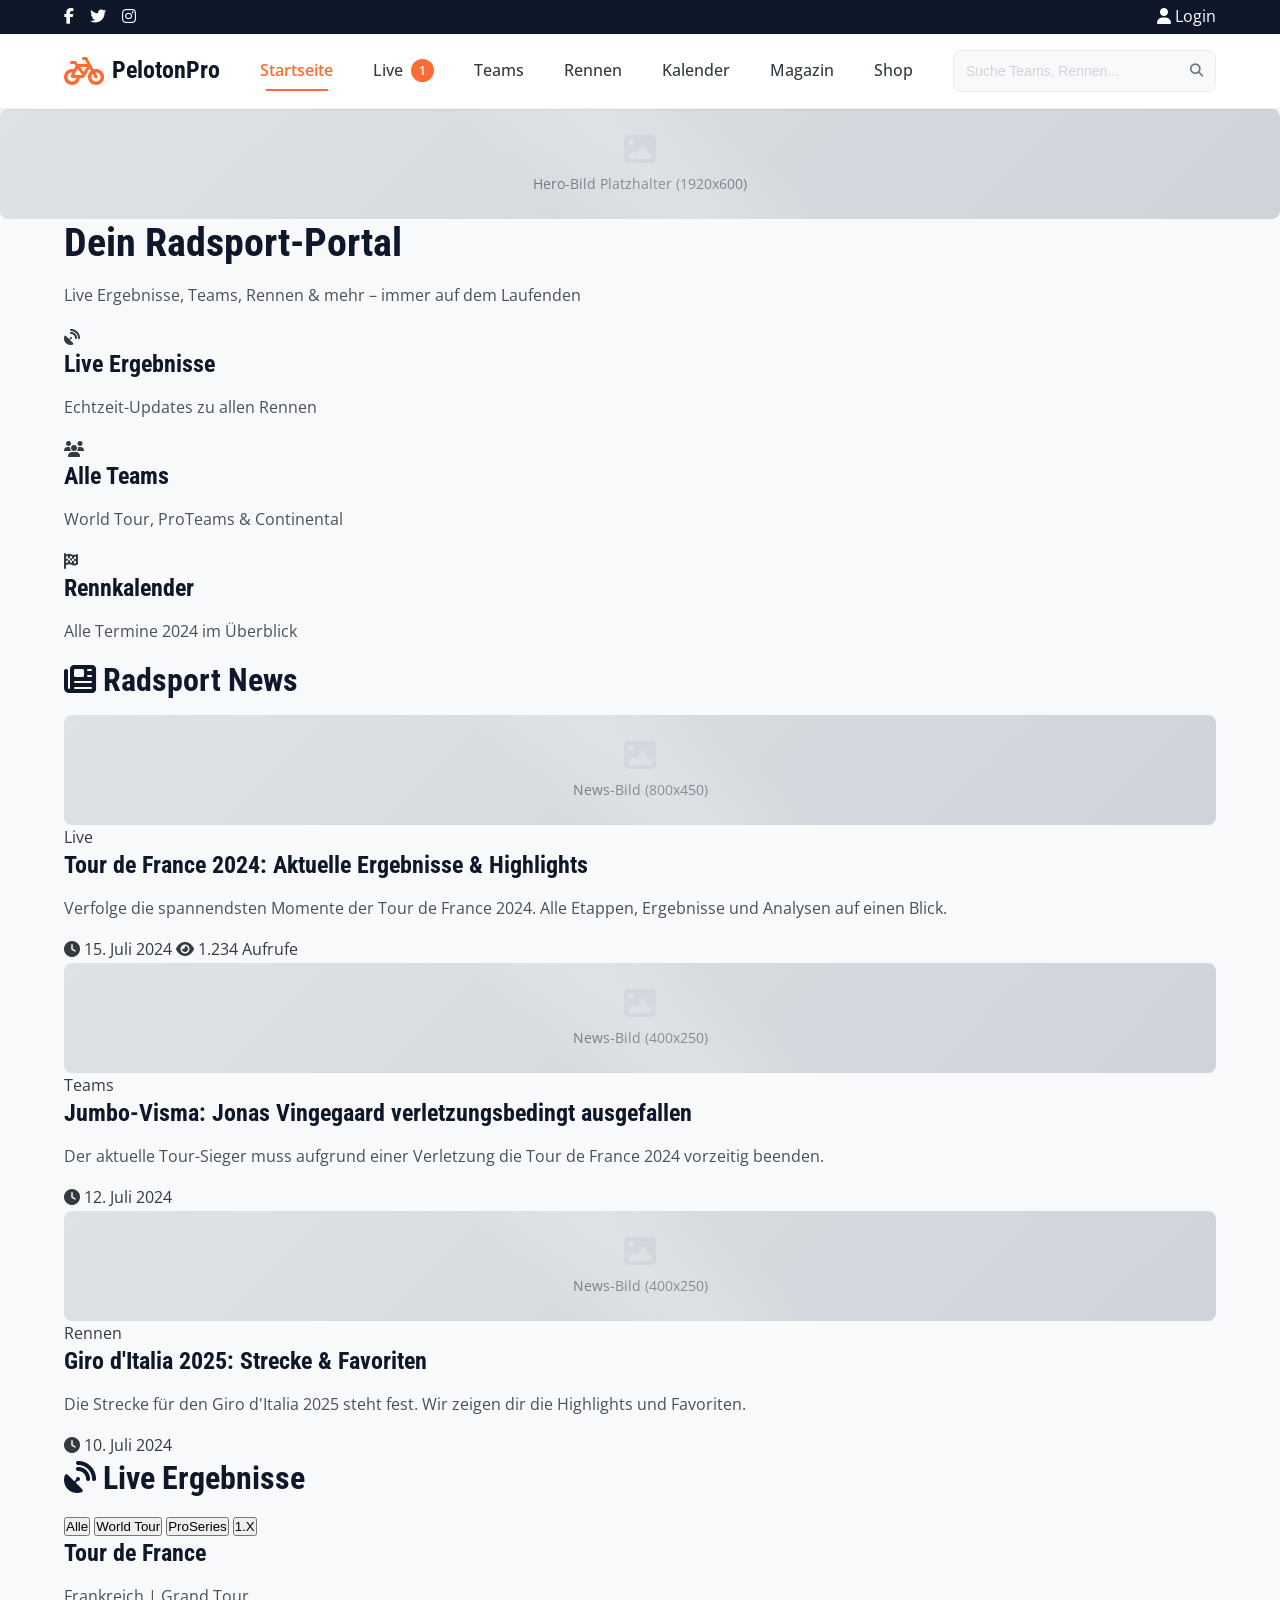
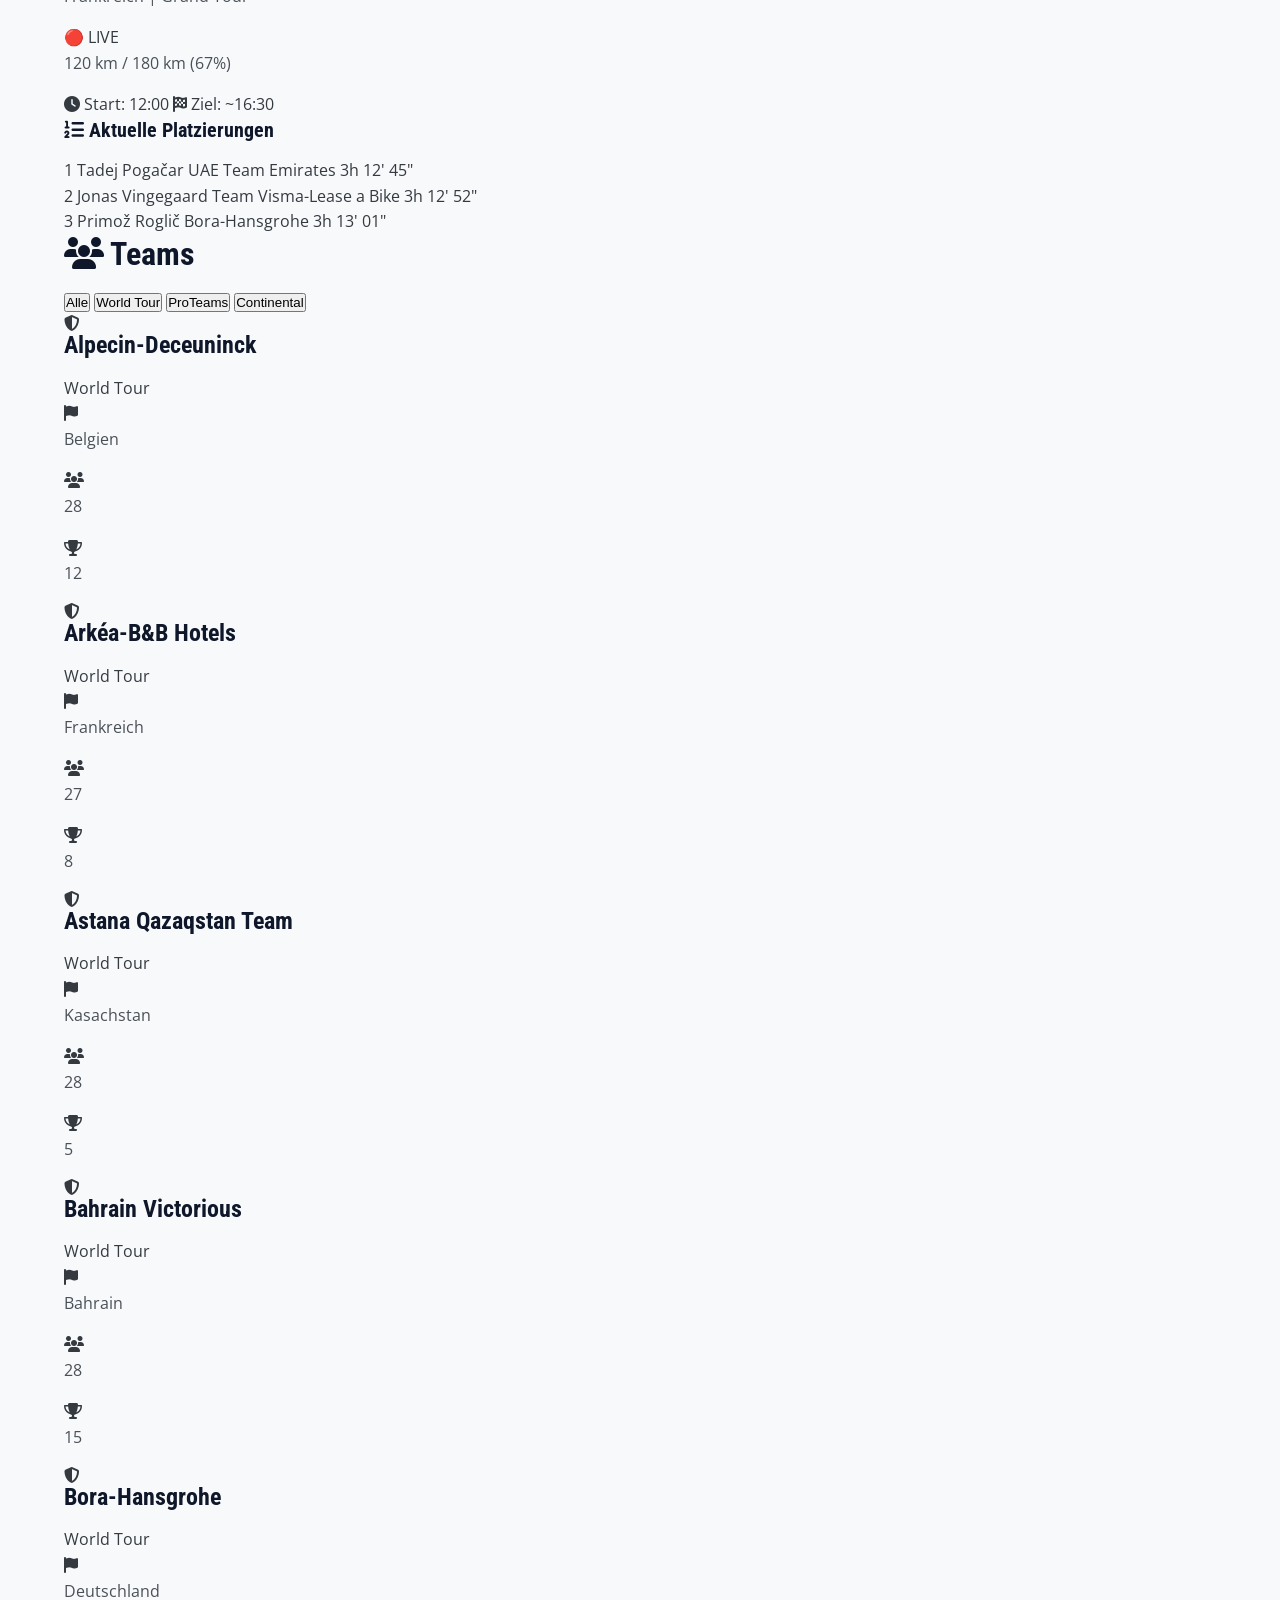
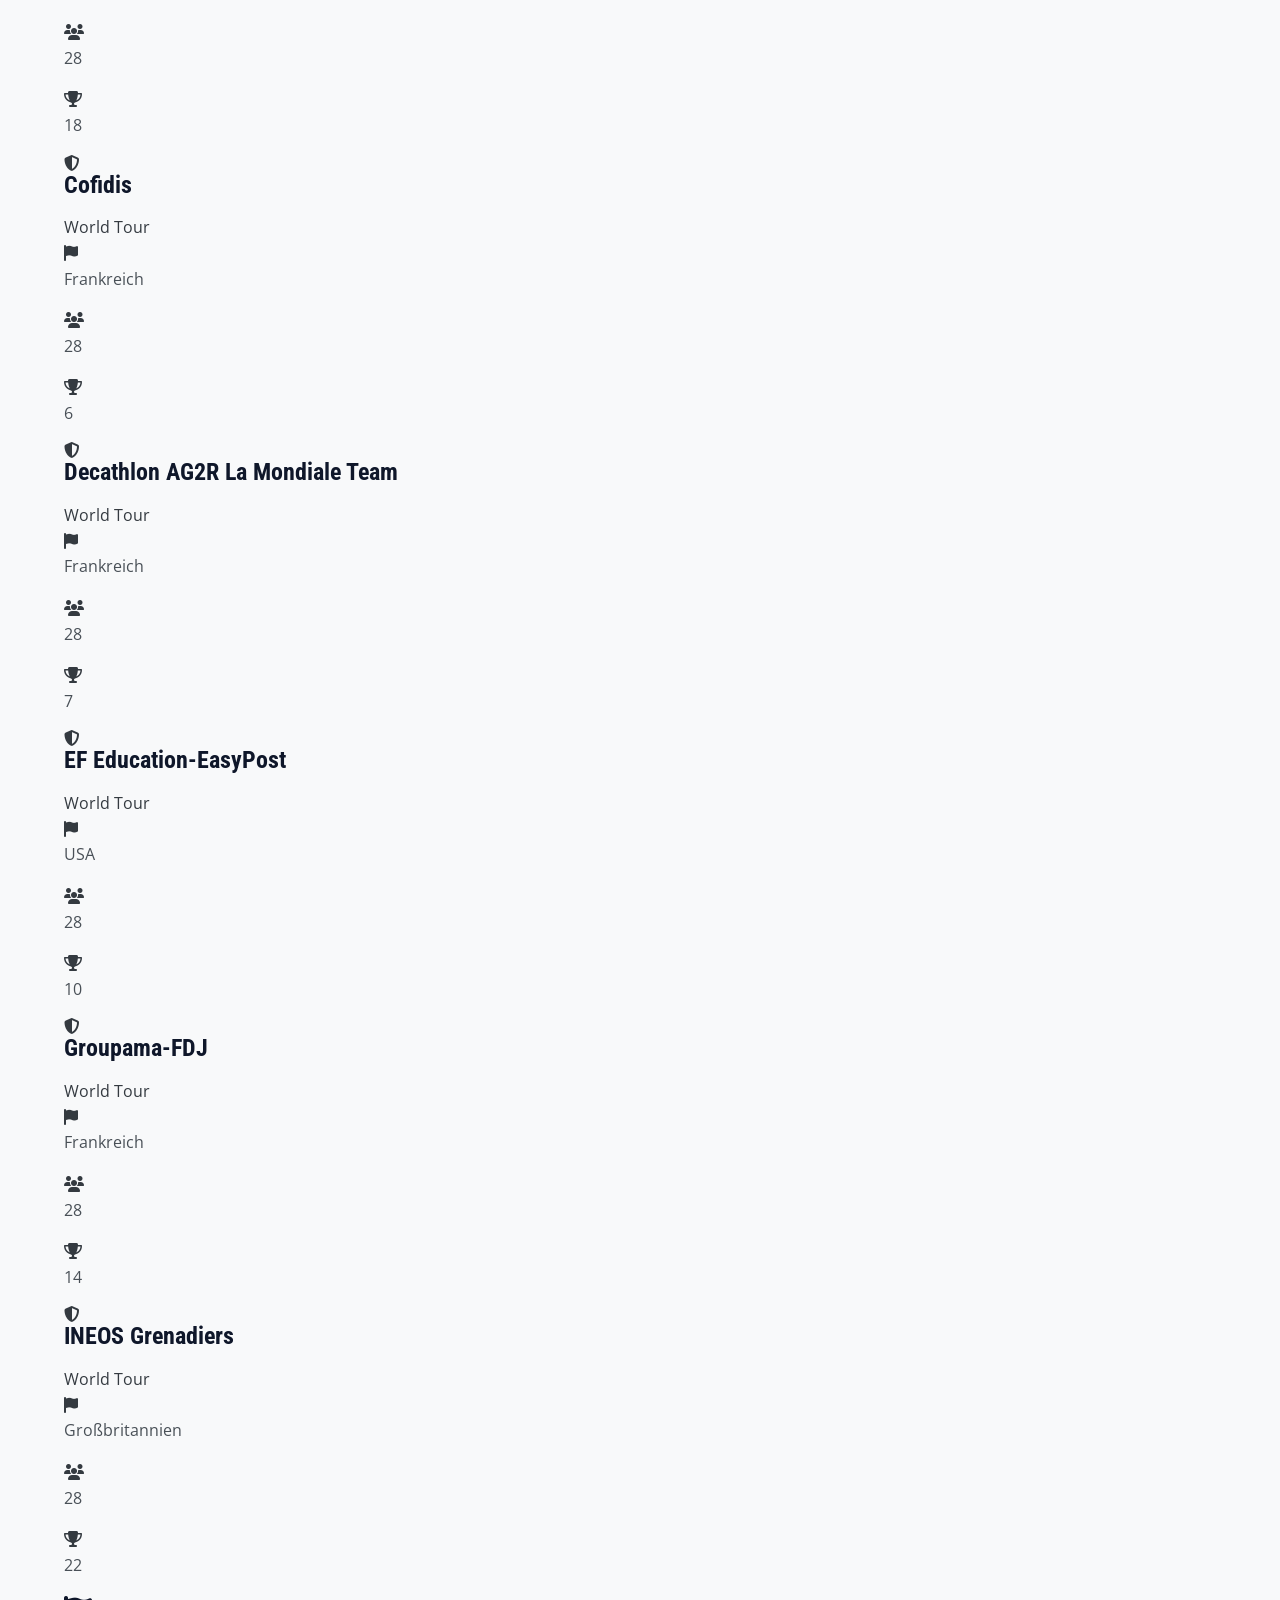
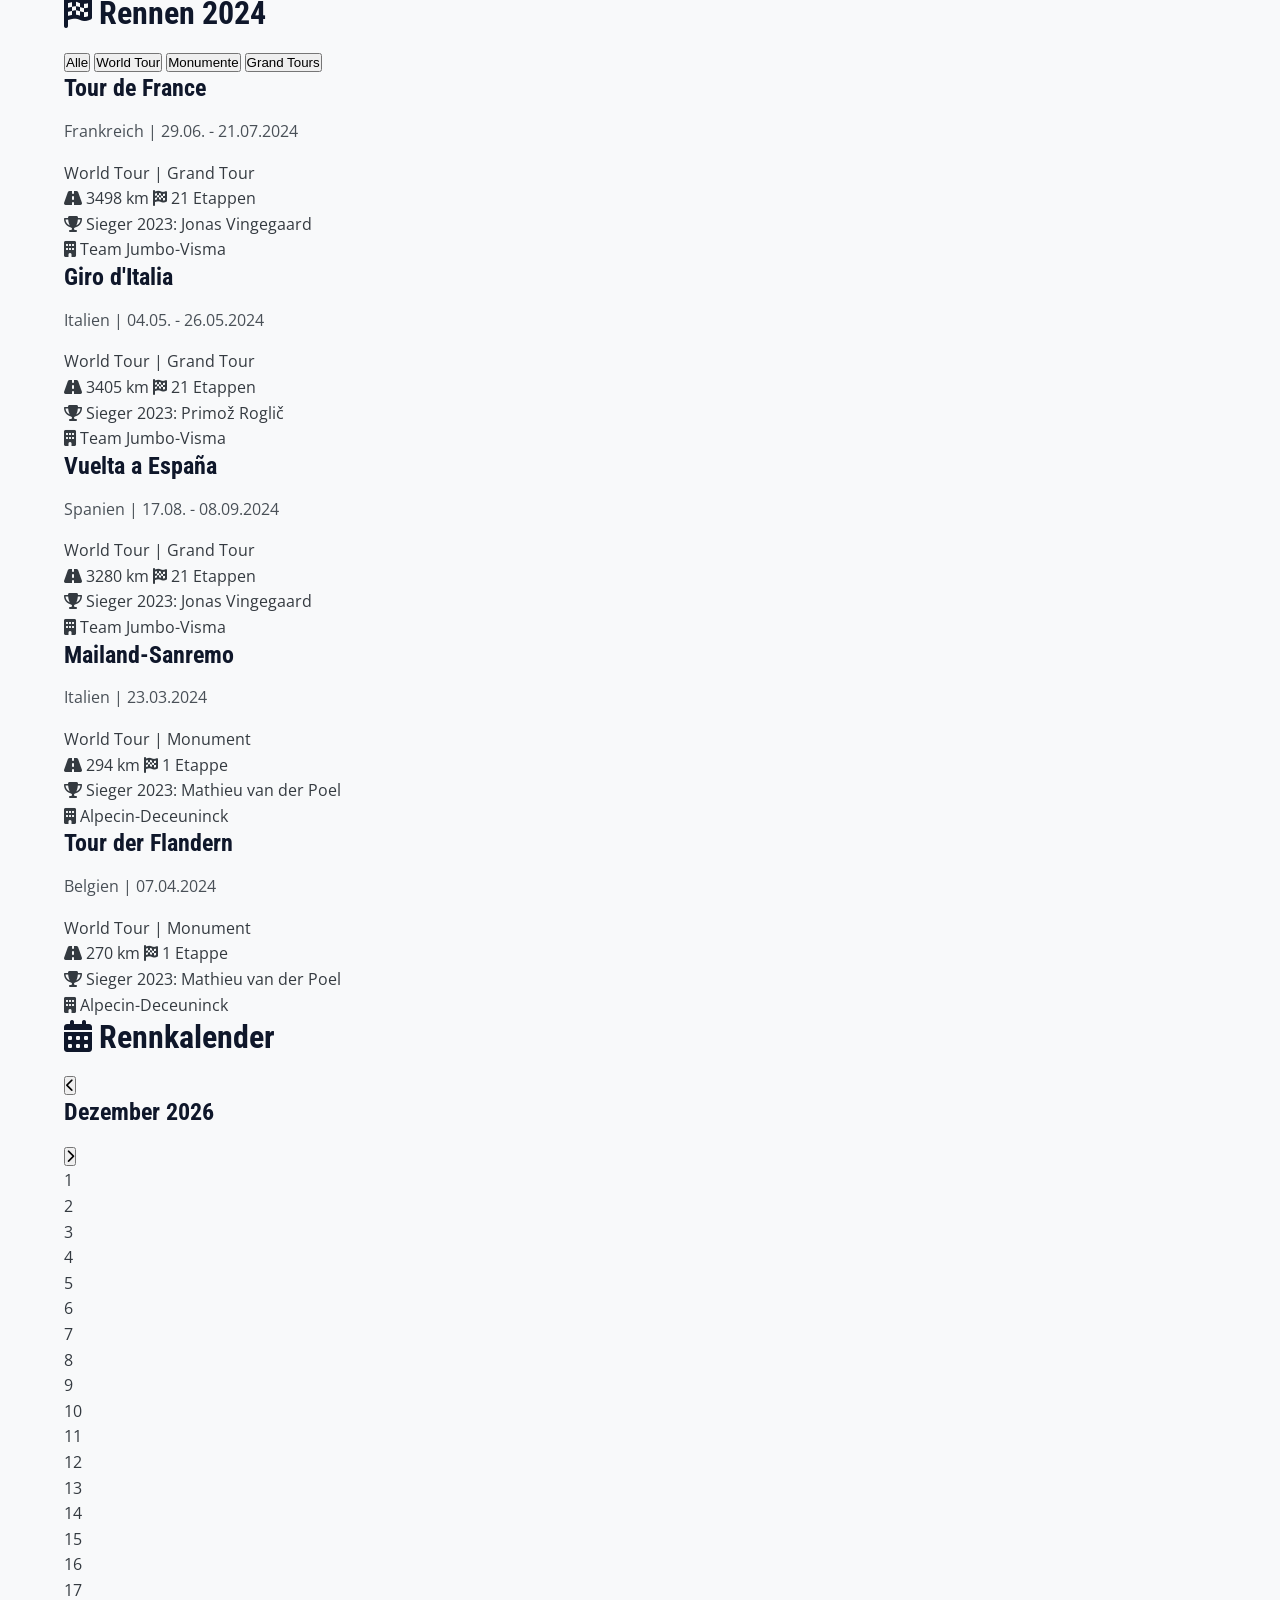
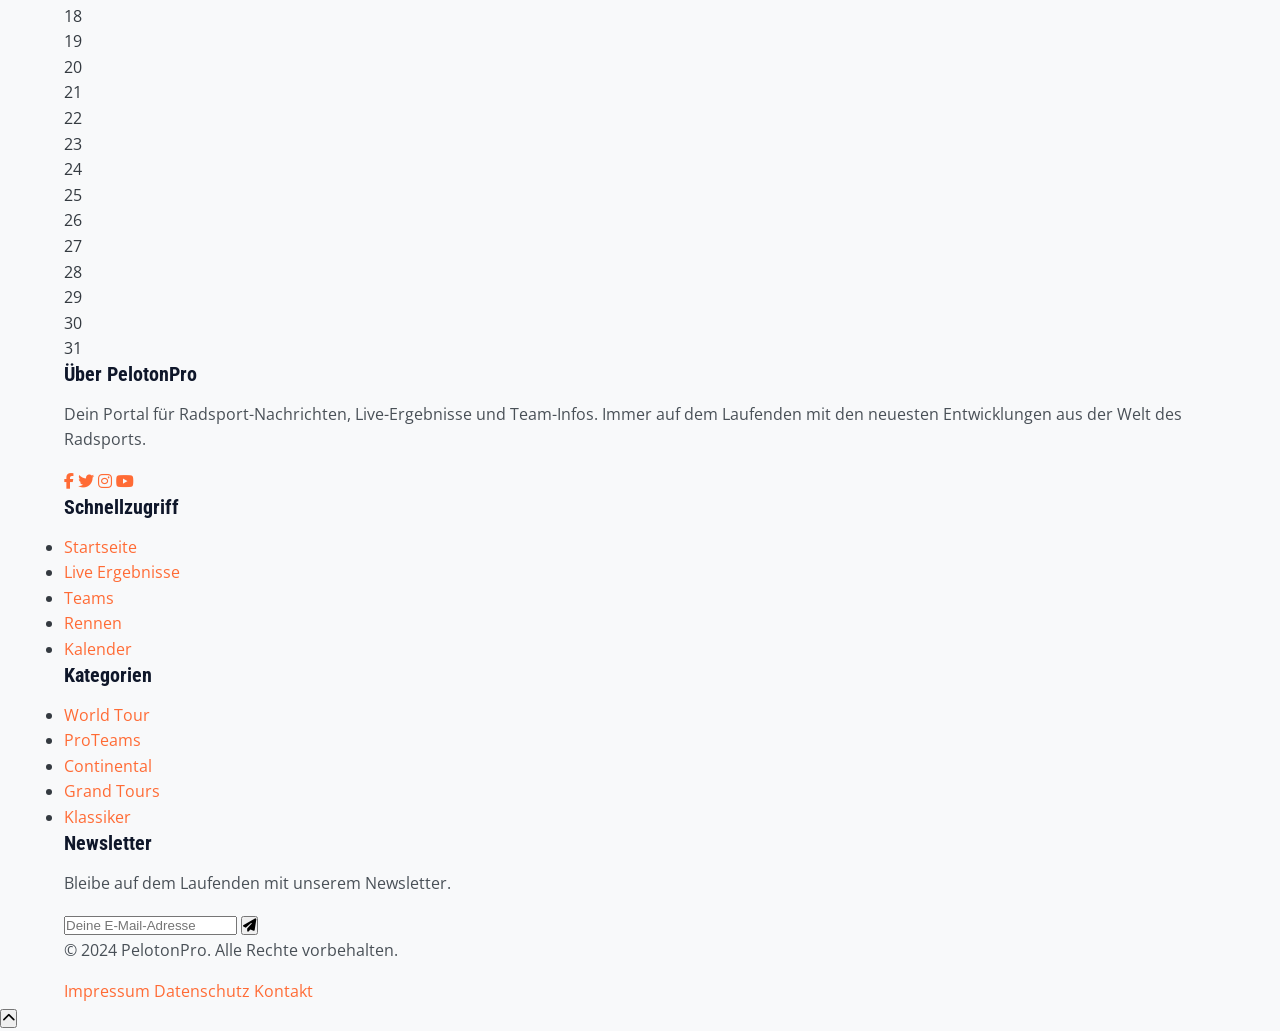
==== index.html @ df6f568e "Fix broken CSS path, crashing JS handlers, and stale CSS artifacts - index.html: correct stylesheet " ====
<!DOCTYPE html>
<html lang="de">
<head>
    <meta charset="UTF-8">
    <meta name="viewport" content="width=device-width, initial-scale=1.0">
    <title>PelotonPro – Dein Radsport-Portal | Live Ergebnisse, Teams & Rennen</title>
    <meta name="description" content="Alle World Tour Teams, Continental Teams, Rennen und Live-Ergebnisse auf einen Blick – ohne Bilder, nur mit modernem Design.">

    <!-- Google Fonts (Open Sans + Roboto Condensed) -->
    <link rel="preconnect" href="https://fonts.googleapis.com">
    <link rel="preconnect" href="https://fonts.gstatic.com" crossorigin>
    <link href="https://fonts.googleapis.com/css2?family=Open+Sans:wght@400;600;700&family=Roboto+Condensed:wght@400;700&display=swap" rel="stylesheet">

    <!-- Font Awesome für Icons -->
    <link rel="stylesheet" href="https://cdnjs.cloudflare.com/ajax/libs/font-awesome/6.4.0/css/all.min.css">

    <!-- Eigenes Stylesheet -->
    <link rel="stylesheet" href="style/style.css">
</head>
<body>
    <!-- ===== HEADER (ähnlich CyclingMagazine) ===== -->
    <header class="site-header">
        <div class="header-top">
            <div class="container">
                <div class="header-left">
                    <a href="#" class="social-link"><i class="fab fa-facebook-f"></i></a>
                    <a href="#" class="social-link"><i class="fab fa-twitter"></i></a>
                    <a href="#" class="social-link"><i class="fab fa-instagram"></i></a>
                </div>
                <div class="header-right">
                    <a href="#" class="user-link"><i class="fas fa-user"></i> Login</a>
                </div>
            </div>
        </div>
        
        <div class="header-main">
            <div class="container">
                <!-- Logo -->
                <a href="#home" class="site-logo">
                    <div class="logo-placeholder">
                        <i class="fas fa-bicycle"></i>
                        <span>PelotonPro</span>
                    </div>
                </a>
                
                <!-- Navigation -->
                <nav class="main-nav">
                    <ul>
                        <li><a href="#home" class="active">Startseite</a></li>
                        <li><a href="#live">Live <span class="badge" id="live-badge">0</span></a></li>
                        <li><a href="#teams">Teams</a></li>
                        <li><a href="#races">Rennen</a></li>
                        <li><a href="#calendar">Kalender</a></li>
                        <li><a href="#">Magazin</a></li>
                        <li><a href="#">Shop</a></li>
                    </ul>
                </nav>
                
                <!-- Suchleiste -->
                <div class="header-search">
                    <form>
                        <input type="text" id="search-input" placeholder="Suche Teams, Rennen...">
                        <button type="submit"><i class="fas fa-search"></i></button>
                    </form>
                </div>
            </div>
        </div>
    </header>

    <!-- ===== HERO SECTION (großes Bild mit Overlay) ===== -->
    <section id="home" class="hero-section">
        <div class="hero-background">
            <div class="placeholder hero-placeholder">
                <i class="fas fa-image"></i>
                <span>Hero-Bild Platzhalter (1920x600)</span>
            </div>
        </div>
        <div class="hero-content">
            <div class="container">
                <div class="hero-text">
                    <h1>Dein Radsport-Portal</h1>
                    <p class="hero-subtitle">Live Ergebnisse, Teams, Rennen & mehr – immer auf dem Laufenden</p>
                </div>
                <div class="hero-features">
                    <div class="feature-card">
                        <i class="fas fa-satellite-dish"></i>
                        <h3>Live Ergebnisse</h3>
                        <p>Echtzeit-Updates zu allen Rennen</p>
                    </div>
                    <div class="feature-card">
                        <i class="fas fa-users"></i>
                        <h3>Alle Teams</h3>
                        <p>World Tour, ProTeams & Continental</p>
                    </div>
                    <div class="feature-card">
                        <i class="fas fa-flag-checkered"></i>
                        <h3>Rennkalender</h3>
                        <p>Alle Termine 2024 im Überblick</p>
                    </div>
                </div>
            </div>
        </div>
    </section>

    <!-- ===== NEWS SECTION (ähnlich CyclingMagazine) ===== -->
    <section class="news-section">
        <div class="container">
            <h2 class="section-title"><i class="fas fa-newspaper"></i> Radsport News</h2>
            <div class="news-grid">
                <article class="news-card featured">
                    <div class="news-image placeholder">
                        <i class="fas fa-image"></i>
                        <span>News-Bild (800x450)</span>
                    </div>
                    <div class="news-content">
                        <span class="news-category">Live</span>
                        <h3>Tour de France 2024: Aktuelle Ergebnisse & Highlights</h3>
                        <p class="news-excerpt">Verfolge die spannendsten Momente der Tour de France 2024. Alle Etappen, Ergebnisse und Analysen auf einen Blick.</p>
                        <div class="news-meta">
                            <span><i class="fas fa-clock"></i> 15. Juli 2024</span>
                            <span><i class="fas fa-eye"></i> 1.234 Aufrufe</span>
                        </div>
                    </div>
                </article>
                
                <article class="news-card">
                    <div class="news-image placeholder">
                        <i class="fas fa-image"></i>
                        <span>News-Bild (400x250)</span>
                    </div>
                    <div class="news-content">
                        <span class="news-category">Teams</span>
                        <h3>Jumbo-Visma: Jonas Vingegaard verletzungsbedingt ausgefallen</h3>
                        <p class="news-excerpt">Der aktuelle Tour-Sieger muss aufgrund einer Verletzung die Tour de France 2024 vorzeitig beenden.</p>
                        <div class="news-meta">
                            <span><i class="fas fa-clock"></i> 12. Juli 2024</span>
                        </div>
                    </div>
                </article>
                
                <article class="news-card">
                    <div class="news-image placeholder">
                        <i class="fas fa-image"></i>
                        <span>News-Bild (400x250)</span>
                    </div>
                    <div class="news-content">
                        <span class="news-category">Rennen</span>
                        <h3>Giro d'Italia 2025: Strecke & Favoriten</h3>
                        <p class="news-excerpt">Die Strecke für den Giro d'Italia 2025 steht fest. Wir zeigen dir die Highlights und Favoriten.</p>
                        <div class="news-meta">
                            <span><i class="fas fa-clock"></i> 10. Juli 2024</span>
                        </div>
                    </div>
                </article>
            </div>
        </div>
    </section>

    <!-- ===== LIVE ERGEBNISSE ===== -->
    <section id="live" class="section">
        <div class="container">
            <h2 class="section-title"><i class="fas fa-satellite-dish"></i> Live Ergebnisse</h2>
            <div class="live-filters">
                <button class="filter-btn active" data-filter="all">Alle</button>
                <button class="filter-btn" data-filter="wt">World Tour</button>
                <button class="filter-btn" data-filter="pro">ProSeries</button>
                <button class="filter-btn" data-filter="1">1.X</button>
            </div>
            <div id="live-results" class="results-grid"></div>
        </div>
    </section>

    <!-- ===== TEAMS SECTION ===== -->
    <section id="teams" class="section">
        <div class="container">
            <h2 class="section-title"><i class="fas fa-users"></i> Teams</h2>
            <div class="team-filters">
                <button class="filter-btn active" data-filter="all">Alle</button>
                <button class="filter-btn" data-filter="wt">World Tour</button>
                <button class="filter-btn" data-filter="pro">ProTeams</button>
                <button class="filter-btn" data-filter="cont">Continental</button>
            </div>
            <div id="teams-grid" class="teams-grid"></div>
        </div>
    </section>

    <!-- ===== RENNEN SECTION ===== -->
    <section id="races" class="section">
        <div class="container">
            <h2 class="section-title"><i class="fas fa-flag-checkered"></i> Rennen 2024</h2>
            <div class="race-filters">
                <button class="filter-btn active" data-filter="all">Alle</button>
                <button class="filter-btn" data-filter="wt">World Tour</button>
                <button class="filter-btn" data-filter="monument">Monumente</button>
                <button class="filter-btn" data-filter="gt">Grand Tours</button>
            </div>
            <div id="races-list" class="races-list"></div>
        </div>
    </section>

    <!-- ===== KALENDER SECTION ===== -->
    <section id="calendar" class="section">
        <div class="container">
            <h2 class="section-title"><i class="fas fa-calendar-alt"></i> Rennkalender</h2>
            <div class="calendar-controls">
                <button id="prev-month"><i class="fas fa-chevron-left"></i></button>
                <h3 id="current-month">-</h3>
                <button id="next-month"><i class="fas fa-chevron-right"></i></button>
            </div>
            <div id="calendar-grid" class="calendar-grid"></div>
        </div>
    </section>

    <!-- ===== FOOTER (mehrspaltig wie CyclingMagazine) ===== -->
    <footer class="site-footer">
        <div class="footer-widgets">
            <div class="container">
                <div class="footer-grid">
                    <div class="footer-column">
                        <h4>Über PelotonPro</h4>
                        <p>Dein Portal für Radsport-Nachrichten, Live-Ergebnisse und Team-Infos. Immer auf dem Laufenden mit den neuesten Entwicklungen aus der Welt des Radsports.</p>
                        <div class="social-links">
                            <a href="#"><i class="fab fa-facebook-f"></i></a>
                            <a href="#"><i class="fab fa-twitter"></i></a>
                            <a href="#"><i class="fab fa-instagram"></i></a>
                            <a href="#"><i class="fab fa-youtube"></i></a>
                        </div>
                    </div>
                    
                    <div class="footer-column">
                        <h4>Schnellzugriff</h4>
                        <ul>
                            <li><a href="#home">Startseite</a></li>
                            <li><a href="#live">Live Ergebnisse</a></li>
                            <li><a href="#teams">Teams</a></li>
                            <li><a href="#races">Rennen</a></li>
                            <li><a href="#calendar">Kalender</a></li>
                        </ul>
                    </div>
                    
                    <div class="footer-column">
                        <h4>Kategorien</h4>
                        <ul>
                            <li><a href="#">World Tour</a></li>
                            <li><a href="#">ProTeams</a></li>
                            <li><a href="#">Continental</a></li>
                            <li><a href="#">Grand Tours</a></li>
                            <li><a href="#">Klassiker</a></li>
                        </ul>
                    </div>
                    
                    <div class="footer-column">
                        <h4>Newsletter</h4>
                        <p>Bleibe auf dem Laufenden mit unserem Newsletter.</p>
                        <form class="newsletter-form">
                            <input type="email" placeholder="Deine E-Mail-Adresse">
                            <button type="submit"><i class="fas fa-paper-plane"></i></button>
                        </form>
                    </div>
                </div>
            </div>
        </div>
        
        <div class="footer-bottom">
            <div class="container">
                <p>&copy; 2024 PelotonPro. Alle Rechte vorbehalten.</p>
                <div class="footer-links">
                    <a href="#">Impressum</a>
                    <a href="#">Datenschutz</a>
                    <a href="#">Kontakt</a>
                </div>
            </div>
        </div>
    </footer>

    <!-- Back to Top Button -->
    <button class="back-to-top" aria-label="Nach oben">
        <i class="fas fa-chevron-up"></i>
    </button>

    <!-- Scripts (bleiben gleich) -->
    <script src="js/data.js"></script>
    <script src="js/live.js"></script>
    <script src="js/app.js"></script>
    <script>
        // Back to Top Button
        const backToTopButton = document.querySelector('.back-to-top');
        window.addEventListener('scroll', () => {
            if (window.pageYOffset > 300) {
                backToTopButton.classList.add('visible');
            } else {
                backToTopButton.classList.remove('visible');
            }
        });
        backToTopButton.addEventListener('click', () => {
            window.scrollTo({ top: 0, behavior: 'smooth' });
        });
    </script>
</body>
</html>
---- style/style.css ----
/* ============================================
   MODERNES DESIGN OHNE BILDER - PELOTONPRO
   ============================================ */

:root {
    /* Primary Colors (Dunkelblau + Orange) */
    --primary: #0f172a;
    --primary-light: #1a1a2e;
    --primary-dark: #0a0a14;
    --secondary: #ff6b35;
    --secondary-light: #ff8c5a;
    --secondary-dark: #e55a2b;
    --accent: #3b82f6;

    /* Neutral Colors */
    --white: #ffffff;
    --gray-100: #f8f9fa;
    --gray-200: #e9ecef;
    --gray-300: #dee2e6;
    --gray-400: #ced4da;
    --gray-500: #6c757d;
    --gray-600: #495057;
    --gray-700: #343a40;
    --gray-800: #212529;

    /* Typography */
    --font-primary: 'Open Sans', sans-serif;
    --font-secondary: 'Roboto Condensed', sans-serif;
    --base-font-size: 16px;
    --heading-font-weight: 700;
    --body-font-weight: 400;

    /* Spacing */
    --space-xs: 0.25rem;
    --space-sm: 0.5rem;
    --space-md: 1rem;
    --space-lg: 1.5rem;
    --space-xl: 2rem;
    --space-2xl: 3rem;

    /* Border Radius */
    --radius-sm: 4px;
    --radius-md: 8px;
    --radius-lg: 12px;
    --radius-xl: 16px;
    --radius-full: 9999px;

    /* Shadows */
    --shadow-sm: 0 1px 2px rgba(0, 0, 0, 0.05);
    --shadow: 0 4px 6px rgba(0, 0, 0, 0.1);
    --shadow-lg: 0 10px 20px rgba(0, 0, 0, 0.1);
    --shadow-xl: 0 15px 30px rgba(0, 0, 0, 0.15);
    --shadow-glow: 0 0 20px rgba(255, 107, 53, 0.3);

    /* Transitions */
    --transition-fast: all 0.2s ease;
    --transition: all 0.3s cubic-bezier(0.4, 0, 0.2, 1);
    --transition-slow: all 0.5s ease;
}

/* ============================================
   RESET & BASE STYLES
   ============================================ */
*, *::before, *::after {
    margin: 0;
    padding: 0;
    box-sizing: border-box;
}

html {
    scroll-behavior: smooth;
    font-size: var(--base-font-size);
}

body {
    font-family: var(--font-primary);
    font-weight: var(--body-font-weight);
    line-height: 1.6;
    color: var(--gray-700);
    background-color: var(--gray-100);
    overflow-x: hidden;
}

h1, h2, h3, h4, h5, h6 {
    font-family: var(--font-secondary);
    font-weight: var(--heading-font-weight);
    line-height: 1.2;
    color: var(--primary);
    margin-bottom: var(--space-md);
}

h1 { font-size: 2.5rem; }
h2 { font-size: 2rem; }
h3 { font-size: 1.5rem; }
h4 { font-size: 1.25rem; }

p {
    margin-bottom: var(--space-md);
    color: var(--gray-600);
}

a {
    text-decoration: none;
    color: var(--secondary);
    transition: var(--transition);
}

a:hover {
    color: var(--secondary-dark);
}

.container {
    width: 100%;
    max-width: 1200px;
    margin: 0 auto;
    padding: 0 var(--space-lg);
}

/* ============================================
   PLACEHOLDER STYLES (für "Bild"-Bereiche)
   ============================================ */
.placeholder {
    background: linear-gradient(135deg, var(--gray-300), var(--gray-400));
    color: var(--gray-500);
    display: flex;
    flex-direction: column;
    align-items: center;
    justify-content: center;
    text-align: center;
    padding: var(--space-lg);
    border-radius: var(--radius-md);
    font-size: 0.875rem;
    min-height: 100px;
    position: relative;
    overflow: hidden;
}

.placeholder::before {
    content: '';
    position: absolute;
    top: 0;
    left: 0;
    right: 0;
    bottom: 0;
    background: linear-gradient(45deg, transparent 40%, rgba(255,255,255,0.2) 50%, transparent 60%);
    animation: shimmer 2s infinite;
}

.placeholder i {
    font-size: 2rem;
    margin-bottom: var(--space-sm);
    color: var(--gray-400);
    opacity: 0.7;
}

@keyframes shimmer {
    0% { transform: translateX(-100%); }
    100% { transform: translateX(100%); }
}

/* ============================================
   HEADER (mit Glasmorphism-Effekt)
   ============================================ */
.site-header {
    position: sticky;
    top: 0;
    z-index: 1000;
    background: rgba(255, 255, 255, 0.95);
    backdrop-filter: blur(10px);
    -webkit-backdrop-filter: blur(10px);
    box-shadow: var(--shadow-sm);
    border-bottom: 1px solid rgba(0, 0, 0, 0.05);
}

.header-top {
    background: var(--primary);
    color: var(--white);
    padding: var(--space-xs) 0;
    font-size: 0.875rem;
}

.header-top .container {
    display: flex;
    justify-content: space-between;
    align-items: center;
}

.header-left, .header-right {
    display: flex;
    gap: var(--space-md);
}

.social-link, .user-link {
    color: var(--white);
    transition: var(--transition);
    font-size: 1rem;
}

.social-link:hover, .user-link:hover {
    color: var(--secondary);
}

.header-main {
    padding: var(--space-md) 0;
}

.header-main .container {
    display: flex;
    justify-content: space-between;
    align-items: center;
    gap: var(--space-lg);
    flex-wrap: wrap;
}

.site-logo {
    display: flex;
    align-items: center;
}

.site-logo .logo-placeholder {
    display: flex;
    align-items: center;
    gap: var(--space-sm);
    font-family: var(--font-secondary);
    font-size: 1.5rem;
    font-weight: var(--heading-font-weight);
    color: var(--primary);
    text-decoration: none;
}

.logo-placeholder i {
    font-size: 2rem;
    color: var(--secondary);
}

.main-nav ul {
    display: flex;
    gap: var(--space-sm);
    list-style: none;
    flex-wrap: wrap;
}

.main-nav a {
    color: var(--gray-700);
    font-weight: 500;
    padding: var(--space-sm) var(--space-md);
    border-radius: var(--radius-md);
    transition: var(--transition);
    position: relative;
    display: flex;
    align-items: center;
    gap: var(--space-xs);
}

.main-nav a:hover {
    color: var(--secondary);
    background: rgba(255, 107, 53, 0.1);
}

.main-nav a.active {
    color: var(--secondary);
    font-weight: 600;
}

.main-nav a.active::after {
    content: '';
    position: absolute;
    bottom: 0;
    left: 50%;
    transform: translateX(-50%);
    width: 60%;
    height: 2px;
    background: var(--secondary);
    border-radius: var(--radius-full);
}

.badge {
    background: var(--secondary);
    color: var(--white);
    border-radius: var(--radius-full);
    padding: 0.125rem 0.5rem;
    font-size: 0.75rem;
    font-weight: 600;
    margin-left: var(--space-xs);
}

.header-search {
    display: flex;
    align-items: center;
    background: var(--gray-100);
    border-radius: var(--radius-md);
    padding: var(--space-xs);
    border: 1px solid var(--gray-200);
    transition: var(--transition);
    flex: 1;
    max-width: 400px;
}

.header-search:focus-within {
    border-color: var(--secondary);
    box-shadow: 0 0 0 3px rgba(255, 107, 53, 0.1);
}

.header-search form {
    display: flex;
    width: 100%;
}

.header-search input {
    background: transparent;
    border: none;
    outline: none;
    padding: var(--space-sm);
    width: 100%;
    color: var(--gray-700);
    font-size: 0.875rem;
}

.header-search input::placeholder {
    color: var(--gray-400);
}

.header-search button {
    background: transparent;
    border: none;
    color: var(--gray-500);
    cursor: pointer;
    padding: var(--space-sm);
    transition: var(--transition);
}

.header-search button:hover {
    color: var(--secondary);
}

/* ============================================
   HERO SECTION (Gradient-Hintergrund)
   ============================================ */
/* ===== HERO SECTION (MIT BILD) ===== */
.hero-section {
    background: linear-gradient(rgba(0, 0, 0, 0.4), rgba(0, 0, 0, 0.4)),
                url('https://images.unsplash.com/photo-1452573992436-6d508f200b30?q=80&w=1746&auto=format&fit=crop&ixlib=rb-4.1.0&ixid=M3wxMjA3fDB8MHxwaG90by1wYWdlfHx8fGVufDB8fHx8fA%3D%3D);
    background-size: cover;
    background-position: center;
    background-attachment: fixed; /* Parallax-Effekt */
    color: var(--white);
    padding: 4rem 0;
    position: relative;
    overflow: hidden;
}

/* Entferne oder passe den .hero-background-Block an */
.hero-background {
    position: absolute;
    top: 0;
    left: 0;
    right: 0;
    bottom: 0;
    z-index: -1;
}

/* Entferne den Platzhalter-Stil (oder behalte ihn als Fallback) */
.hero-background .placeholder {
    display: none; /* Verstecke den Platzhalter */
}

.hero-section::before {
    content: '';
    position: absolute;
    top: 0;
    left: 0;
    right: 0;
    bottom: 0;
    background: url('data:image/svg+xml;utf8,<svg xmlns="http://www.w3.org/2000/svg" width="100" height="100" viewBox="0 0 100 100"><circle cx="50" cy="50" r="1" fill="%23ffffff" opacity="0.05"/></svg>');
    pointer-events: none;
}

.hero-content {
    padding: var(--space-2xl) 0;
    position: relative;
    z-index: 1;
}

.hero-text {
    text-align: center;
    margin-bottom: var(--space-2xl);
}

.hero-text h1 {
    font-size: 3rem;
    color: var(--white);
    margin-bottom: var(--space-md);
    line-height: 1.2;
    text-shadow: 0 2px 4px rgba(0, 0, 0, 0.3);
}

.hero-text h1::after {
    content: '';
    display: block;
    width: 60px;
    height: 4px;
    background: linear-gradient(90deg, var(--secondary), var(--secondary-light));
    margin: var(--space-md) auto 0;
    border-radius: var(--radius-full);
}

.hero-subtitle {
    font-size: 1.25rem;
    color: rgba(255, 255, 255, 0.8);
    max-width: 700px;
    margin: 0 auto;
}

.hero-features {
    display: grid;
    grid-template-columns: repeat(auto-fit, minmax(250px, 1fr));
    gap: var(--space-lg);
    text-align: center;
}

.feature-card {
    background: rgba(255, 255, 255, 0.1);
    backdrop-filter: blur(10px);
    -webkit-backdrop-filter: blur(10px);
    padding: var(--space-lg);
    border-radius: var(--radius-lg);
    transition: var(--transition);
    border: 1px solid rgba(255, 255, 255, 0.1);
    position: relative;
    overflow: hidden;
}

.feature-card::before {
    content: '';
    position: absolute;
    top: 0;
    left: 0;
    right: 0;
    bottom: 0;
    background: linear-gradient(135deg, transparent 0%, rgba(255,255,255,0.05) 50%, transparent 100%);
    opacity: 0;
    transition: var(--transition);
}

.feature-card:hover {
    transform: translateY(-5px);
    border-color: rgba(255, 255, 255, 0.2);
    box-shadow: var(--shadow-lg);
}

.feature-card:hover::before {
    opacity: 1;
}

.feature-card i {
    font-size: 2rem;
    color: var(--secondary);
    margin-bottom: var(--space-md);
}

.feature-card h3 {
    font-size: 1.25rem;
    color: var(--white);
    margin-bottom: var(--space-sm);
}

.feature-card p {
    color: rgba(255, 255, 255, 0.7);
    font-size: 0.9rem;
}

/* ============================================
   NEWS SECTION (mit Platzhalter-Karten)
   ============================================ */
.news-section {
    padding: var(--space-2xl) 0;
    background: var(--white);
}

.section-title {
    text-align: center;
    margin-bottom: var(--space-2xl);
    color: var(--primary);
    position: relative;
    display: inline-block;
}

.section-title i {
    margin-right: var(--space-sm);
    color: var(--secondary);
}

.section-title::after {
    content: '';
    position: absolute;
    bottom: -10px;
    left: 50%;
    transform: translateX(-50%);
    width: 60px;
    height: 3px;
    background: linear-gradient(90deg, var(--secondary), var(--secondary-light));
    border-radius: var(--radius-full);
}

.news-grid {
    display: grid;
    grid-template-columns: 2fr 1fr 1fr;
    gap: var(--space-lg);
}

.news-card {
    background: var(--white);
    border-radius: var(--radius-lg);
    overflow: hidden;
    box-shadow: var(--shadow-sm);
    transition: var(--transition);
    border: 1px solid var(--gray-200);
    position: relative;
    display: flex;
    flex-direction: column;
    height: 100%;
}

.news-card .news-image {
    flex: 0 0 200px;
}

.news-card::before {
    content: '';
    position: absolute;
    top: 0;
    left: 0;
    right: 0;
    bottom: 0;
    background: linear-gradient(135deg, var(--secondary), var(--secondary-light));
    opacity: 0;
    transition: var(--transition);
    z-index: -1;
}

.news-card:hover {
    box-shadow: var(--shadow-lg);
    transform: translateY(-5px);
}

.news-card:hover::before {
    opacity: 0.05;
}

.news-card.featured {
    grid-column: 1 / -1;
    display: grid;
    grid-template-columns: 1fr 2fr;
    gap: var(--space-lg);
    align-items: center;
}

.news-card.featured .news-image {
    height: 100%;
    min-height: 300px;
    background: linear-gradient(135deg, var(--gray-300), var(--gray-400));
}

.news-image {
    height: 200px;
    background: linear-gradient(135deg, var(--gray-300), var(--gray-400));
}

.news-content {
    padding: var(--space-lg);
}

.news-category {
    display: inline-block;
    background: var(--secondary);
    color: var(--white);
    padding: 0.25rem 0.75rem;
    border-radius: var(--radius-sm);
    font-size: 0.75rem;
    font-weight: 600;
    margin-bottom: var(--space-sm);
}

.news-card h3 {
    font-size: 1.25rem;
    color: var(--primary);
    margin-bottom: var(--space-sm);
    line-height: 1.3;
}

.news-excerpt {
    color: var(--gray-600);
    font-size: 0.9rem;
    margin-bottom: var(--space-md);
    line-height: 1.5;
}

.news-meta {
    display: flex;
    gap: var(--space-md);
    font-size: 0.875rem;
    color: var(--gray-500);
}

.news-meta i {
    margin-right: var(--space-xs);
}

/* ============================================
   SECTIONS (Live, Teams, Rennen, Kalender)
   ============================================ */
.section {
    padding: var(--space-2xl) 0;
    background: var(--white);
}

.section .container {
    max-width: 1200px;
    margin: 0 auto;
    padding: 0 var(--space-lg);
}

.live-filters, .team-filters, .race-filters {
    display: flex;
    justify-content: center;
    flex-wrap: wrap;
    gap: var(--space-sm);
    margin-bottom: var(--space-2xl);
}

.filter-btn {
    padding: var(--space-sm) var(--space-lg);
    background: var(--gray-100);
    border: 1px solid var(--gray-300);
    border-radius: var(--radius-md);
    cursor: pointer;
    transition: var(--transition);
    font-weight: 500;
    color: var(--gray-700);
    display: flex;
    align-items: center;
    gap: var(--space-xs);
}

.filter-btn:hover {
    background: var(--secondary);
    border-color: var(--secondary);
    color: var(--white);
}

.filter-btn.active {
    background: var(--secondary);
    border-color: var(--secondary);
    color: var(--white);
}

/* Results Grid (Live Ergebnisse) */
.results-grid {
    display: grid;
    grid-template-columns: repeat(auto-fill, minmax(350px, 1fr));
    gap: var(--space-lg);
}

.live-card {
    background: var(--white);
    border-radius: var(--radius-lg);
    padding: var(--space-lg);
    box-shadow: var(--shadow-sm);
    border: 1px solid var(--gray-200);
    transition: var(--transition);
    position: relative;
    overflow: hidden;
}

.live-card::before {
    content: '';
    position: absolute;
    top: 0;
    left: 0;
    right: 0;
    height: 3px;
    background: linear-gradient(90deg, var(--secondary), var(--secondary-light));
}

.live-card:hover {
    box-shadow: var(--shadow-lg);
    transform: translateY(-5px);
}

.live-card-header {
    display: flex;
    justify-content: space-between;
    align-items: flex-start;
    margin-bottom: var(--space-md);
    padding-bottom: var(--space-md);
    border-bottom: 1px solid var(--gray-200);
}

.live-card h3 {
    font-size: 1.25rem;
    color: var(--primary);
    margin-bottom: var(--space-xs);
}

.live-card p {
    color: var(--gray-500);
    font-size: 0.875rem;
}

.live-status {
    padding: 0.3rem 0.7rem;
    border-radius: var(--radius-full);
    font-size: 0.75rem;
    font-weight: 600;
    text-transform: uppercase;
    display: flex;
    align-items: center;
    gap: var(--space-xs);
}

.live-status.live {
    background: rgba(16, 185, 129, 0.2);
    color: #10b981;
    border: 1px solid #10b981;
    animation: pulse 2s infinite;
}

.live-status.finished {
    background: rgba(100, 116, 139, 0.2);
    color: var(--gray-500);
    border: 1px solid var(--gray-400);
}

.live-status.upcoming {
    background: rgba(245, 158, 11, 0.2);
    color: #f59e0b;
    border: 1px solid #f59e0b;
}

@keyframes pulse {
    0%, 100% { opacity: 1; }
    50% { opacity: 0.6; }
}

.live-progress {
    margin-bottom: var(--space-md);
}

.progress-bar {
    height: 6px;
    background: var(--gray-200);
    border-radius: var(--radius-sm);
    overflow: hidden;
    margin-bottom: var(--space-xs);
}

.progress-fill {
    height: 100%;
    background: linear-gradient(90deg, var(--secondary), var(--secondary-light));
    border-radius: var(--radius-sm);
    transition: width 0.5s ease;
}

.live-race-info {
    display: flex;
    justify-content: space-between;
    margin-bottom: var(--space-md);
    flex-wrap: wrap;
    gap: var(--space-sm);
}

.live-race-info span {
    color: var(--gray-500);
    font-size: 0.875rem;
    display: flex;
    align-items: center;
    gap: var(--space-xs);
}

.live-race-info i {
    color: var(--secondary);
}

.live-results-list {
    max-height: 250px;
    overflow-y: auto;
    margin-top: var(--space-md);
}

.live-results-list::-webkit-scrollbar {
    width: 6px;
}

.live-results-list::-webkit-scrollbar-track {
    background: var(--gray-100);
    border-radius: var(--radius-sm);
}

.live-results-list::-webkit-scrollbar-thumb {
    background: var(--secondary);
    border-radius: var(--radius-sm);
}

.live-results-list h4 {
    font-size: 1rem;
    color: var(--primary);
    margin-bottom: var(--space-md);
    display: flex;
    align-items: center;
    gap: var(--space-sm);
}

.live-result-item {
    display: flex;
    justify-content: space-between;
    align-items: center;
    padding: var(--space-sm) 0;
    border-bottom: 1px solid var(--gray-200);
}

.live-result-item:last-child {
    border-bottom: none;
}

.live-result-item .position {
    font-weight: 700;
    color: var(--secondary);
    min-width: 24px;
    text-align: center;
}

.live-result-item .position.winner {
    color: #10b981;
    font-size: 1.1rem;
}

.live-result-item .rider {
    flex: 1;
    margin-left: var(--space-md);
    color: var(--primary);
}

.live-result-item .team {
    color: var(--gray-500);
    font-size: 0.875rem;
    margin-left: var(--space-sm);
}

.live-result-item .time {
    font-weight: 600;
    color: var(--gray-600);
    font-size: 0.875rem;
}

.more-results {
    text-align: center;
    margin-top: var(--space-sm);
    color: var(--gray-500);
    font-size: 0.875rem;
}

/* Teams Grid */
.teams-grid {
    display: grid;
    grid-template-columns: repeat(auto-fill, minmax(280px, 1fr));
    gap: var(--space-lg);
}

.team-card {
    background: var(--white);
    border-radius: var(--radius-lg);
    padding: var(--space-lg);
    text-align: center;
    box-shadow: var(--shadow-sm);
    border: 1px solid var(--gray-200);
    transition: var(--transition);
    position: relative;
    overflow: hidden;
}

.team-card::before {
    content: '';
    position: absolute;
    top: 0;
    left: 0;
    right: 0;
    height: 3px;
    background: linear-gradient(90deg, var(--secondary), var(--secondary-light));
}

.team-card:hover {
    box-shadow: var(--shadow-lg);
    transform: translateY(-5px);
}

.team-logo {
    width: 100px;
    height: 100px;
    margin: 0 auto var(--space-md);
    background: linear-gradient(135deg, var(--gray-300), var(--gray-400));
    border-radius: var(--radius-full);
    display: flex;
    align-items: center;
    justify-content: center;
    overflow: hidden;
    border: 2px solid var(--gray-300);
    transition: var(--transition);
    position: relative;
}

.team-logo::before {
    content: '';
    position: absolute;
    top: 0;
    left: 0;
    right: 0;
    bottom: 0;
    background: linear-gradient(45deg, transparent 40%, rgba(255,255,255,0.2) 50%, transparent 60%);
    animation: shimmer 2s infinite;
}

.team-card:hover .team-logo {
    border-color: var(--secondary);
    transform: scale(1.05);
}

.team-logo i {
    font-size: 2.5rem;
    color: var(--gray-500);
}

.team-card h3 {
    font-size: 1.25rem;
    color: var(--primary);
    margin-bottom: var(--space-sm);
}

.team-card .team-category {
    display: inline-block;
    padding: 0.3rem 0.7rem;
    border-radius: var(--radius-full);
    font-size: 0.75rem;
    font-weight: 600;
    margin-bottom: var(--space-md);
    text-transform: uppercase;
}

.team-card .team-category.wt {
    background: rgba(59, 130, 246, 0.2);
    color: #3b82f6;
    border: 1px solid #3b82f6;
}

.team-card .team-category.pro {
    background: rgba(16, 185, 129, 0.2);
    color: #10b981;
    border: 1px solid #10b981;
}

.team-card .team-category.cont {
    background: rgba(245, 158, 11, 0.2);
    color: #f59e0b;
    border: 1px solid #f59e0b;
}

.team-card .team-info {
    display: flex;
    justify-content: space-around;
    margin-top: var(--space-md);
    padding-top: var(--space-md);
    border-top: 1px solid var(--gray-200);
}

.team-info-item {
    text-align: center;
}

.team-info-item i {
    color: var(--secondary);
    margin-bottom: var(--space-xs);
    font-size: 1.1rem;
}

.team-info-item p {
    color: var(--gray-500);
    font-size: 0.875rem;
}

/* Races List */
.races-list {
    display: grid;
    grid-template-columns: repeat(auto-fill, minmax(320px, 1fr));
    gap: var(--space-lg);
}

.race-card {
    background: var(--white);
    border-radius: var(--radius-lg);
    padding: var(--space-lg);
    box-shadow: var(--shadow-sm);
    border: 1px solid var(--gray-200);
    transition: var(--transition);
    position: relative;
    overflow: hidden;
}

.race-card::before {
    content: '';
    position: absolute;
    top: 0;
    left: 0;
    right: 0;
    height: 3px;
    background: linear-gradient(90deg, var(--secondary), var(--secondary-light));
}

.race-card:hover {
    box-shadow: var(--shadow-lg);
    transform: translateY(-5px);
}

.race-card-header {
    display: flex;
    justify-content: space-between;
    align-items: flex-start;
    margin-bottom: var(--space-md);
    padding-bottom: var(--space-md);
    border-bottom: 1px solid var(--gray-200);
}

.race-card h3 {
    font-size: 1.25rem;
    color: var(--primary);
    margin-bottom: var(--space-xs);
}

.race-card p {
    color: var(--gray-500);
    font-size: 0.875rem;
}

.race-card .race-category {
    padding: 0.3rem 0.7rem;
    border-radius: var(--radius-full);
    font-size: 0.75rem;
    font-weight: 600;
    text-transform: uppercase;
}

.race-card .race-category.wt {
    background: rgba(59, 130, 246, 0.2);
    color: #3b82f6;
    border: 1px solid #3b82f6;
}

.race-card .race-category.pro {
    background: rgba(16, 185, 129, 0.2);
    color: #10b981;
    border: 1px solid #10b981;
}

.race-card .race-category.monument {
    background: rgba(249, 115, 22, 0.2);
    color: #f97316;
    border: 1px solid #f97316;
}

.race-card-body {
    margin-bottom: var(--space-md);
}

.race-info {
    display: flex;
    justify-content: space-between;
    margin-bottom: var(--space-sm);
    flex-wrap: wrap;
    gap: var(--space-sm);
}

.race-info span {
    color: var(--gray-500);
    font-size: 0.875rem;
    display: flex;
    align-items: center;
    gap: var(--space-xs);
}

.race-info i {
    color: var(--secondary);
}

.race-card-footer {
    display: flex;
    justify-content: space-between;
    align-items: center;
    padding-top: var(--space-md);
    border-top: 1px solid var(--gray-200);
}

.race-website {
    color: var(--secondary);
    font-size: 0.875rem;
    display: flex;
    align-items: center;
    gap: var(--space-xs);
    transition: var(--transition);
}

.race-website:hover {
    color: var(--secondary-dark);
}

.race-days {
    color: var(--gray-500);
    font-size: 0.875rem;
}

/* Calendar */
.calendar-controls {
    display: flex;
    justify-content: center;
    align-items: center;
    gap: var(--space-md);
    margin-bottom: var(--space-2xl);
}

.calendar-controls button {
    background: var(--white);
    border: 1px solid var(--gray-300);
    border-radius: var(--radius-md);
    width: 40px;
    height: 40px;
    cursor: pointer;
    transition: var(--transition);
    color: var(--gray-600);
    display: flex;
    align-items: center;
    justify-content: center;
}

.calendar-controls button:hover {
    background: var(--secondary);
    color: var(--white);
    border-color: var(--secondary);
}

.calendar-controls h3 {
    color: var(--primary);
    font-size: 1.25rem;
    font-family: var(--font-secondary);
    font-weight: 600;
}

.calendar-grid {
    display: grid;
    grid-template-columns: repeat(7, 1fr);
    gap: var(--space-sm);
}

.calendar-day {
    background: var(--white);
    border: 1px solid var(--gray-200);
    border-radius: var(--radius-md);
    padding: var(--space-md);
    text-align: center;
    min-height: 120px;
    transition: var(--transition);
    position: relative;
}

.calendar-day::before {
    content: '';
    position: absolute;
    top: 0;
    left: 0;
    right: 0;
    bottom: 0;
    background: linear-gradient(135deg, var(--gray-300), var(--gray-400));
    opacity: 0.1;
    border-radius: var(--radius-md);
}

.calendar-day:hover:not(.empty) {
    transform: translateY(-3px);
    box-shadow: var(--shadow-lg);
    border-color: var(--secondary);
}

.calendar-day.empty {
    background: transparent;
    border: none;
    cursor: default;
}

.calendar-day.past {
    opacity: 0.6;
    cursor: not-allowed;
}

.calendar-day.today {
    background: rgba(255, 107, 53, 0.1);
    border-color: var(--secondary);
}

.calendar-day .day-number {
    font-weight: 600;
    color: var(--primary);
    margin-bottom: var(--space-sm);
    font-size: 1.1rem;
}

.calendar-day .races {
    margin-top: var(--space-sm);
}

.calendar-day .race-badge {
    display: inline-block;
    padding: 0.25rem 0.5rem;
    border-radius: var(--radius-sm);
    font-size: 0.7rem;
    font-weight: 600;
    margin: 0.125rem;
    background: var(--secondary);
    color: var(--white);
    cursor: pointer;
    transition: var(--transition);
}

.calendar-day .race-badge:hover {
    background: var(--secondary-dark);
}

/* ============================================
   FOOTER
   ============================================ */
.site-footer {
    background: var(--primary);
    color: var(--white);
    padding: 0;
}

.footer-widgets {
    padding: var(--space-2xl) 0;
}

.footer-grid {
    display: grid;
    grid-template-columns: repeat(auto-fit, minmax(250px, 1fr));
    gap: var(--space-2xl);
}

.footer-column h4 {
    color: var(--white);
    margin-bottom: var(--space-lg);
    font-size: 1.1rem;
    font-family: var(--font-secondary);
    font-weight: 600;
    position: relative;
    padding-bottom: var(--space-sm);
}

.footer-column h4::after {
    content: '';
    position: absolute;
    bottom: 0;
    left: 0;
    width: 40px;
    height: 2px;
    background: var(--secondary);
    border-radius: var(--radius-full);
}

.footer-column p {
    color: rgba(255, 255, 255, 0.7);
    margin-bottom: var(--space-md);
    line-height: 1.6;
}

.footer-column ul {
    list-style: none;
}

.footer-column ul li {
    margin-bottom: var(--space-sm);
}

.footer-column ul li a {
    color: rgba(255, 255, 255, 0.7);
    transition: var(--transition);
    font-size: 0.9rem;
    display: flex;
    align-items: center;
    gap: var(--space-xs);
}

.footer-column ul li a:hover {
    color: var(--secondary);
}

.social-links {
    display: flex;
    gap: var(--space-md);
    margin-top: var(--space-md);
}

.social-links a {
    color: var(--white);
    font-size: 1.25rem;
    transition: var(--transition);
    width: 40px;
    height: 40px;
    display: flex;
    align-items: center;
    justify-content: center;
    border-radius: var(--radius-full);
    background: rgba(255, 255, 255, 0.1);
}

.social-links a:hover {
    color: var(--secondary);
    background: var(--secondary);
}

.newsletter-form {
    display: flex;
    margin-top: var(--space-md);
}

.newsletter-form input {
    flex: 1;
    padding: var(--space-sm) var(--space-md);
    border: 1px solid rgba(255, 255, 255, 0.2);
    border-radius: var(--radius-md) 0 0 var(--radius-md);
    background: rgba(255, 255, 255, 0.1);
    color: var(--white);
    font-size: 0.9rem;
}

.newsletter-form input::placeholder {
    color: rgba(255, 255, 255, 0.5);
}

.newsletter-form button {
    padding: var(--space-sm) var(--space-md);
    background: var(--secondary);
    color: var(--white);
    border: none;
    border-radius: 0 var(--radius-md) var(--radius-md) 0;
    cursor: pointer;
    transition: var(--transition);
}

.newsletter-form button:hover {
    background: var(--secondary-dark);
}

.footer-bottom {
    background: var(--primary-dark);
    padding: var(--space-lg) 0;
    text-align: center;
}

.footer-bottom .container {
    display: flex;
    justify-content: space-between;
    align-items: center;
    flex-wrap: wrap;
    gap: var(--space-md);
}

.footer-bottom p {
    color: rgba(255, 255, 255, 0.5);
    font-size: 0.875rem;
}

.footer-links {
    display: flex;
    gap: var(--space-lg);
}

.footer-links a {
    color: rgba(255, 255, 255, 0.5);
    font-size: 0.875rem;
    transition: var(--transition);
}

.footer-links a:hover {
    color: var(--secondary);
}

/* ============================================
   BACK TO TOP BUTTON
   ============================================ */
.back-to-top {
    position: fixed;
    bottom: var(--space-xl);
    right: var(--space-xl);
    width: 50px;
    height: 50px;
    background: var(--secondary);
    color: var(--white);
    border: none;
    border-radius: var(--radius-full);
    cursor: pointer;
    display: flex;
    align-items: center;
    justify-content: center;
    box-shadow: var(--shadow-lg);
    opacity: 0;
    visibility: hidden;
    transition: var(--transition);
    z-index: 1000;
}

.back-to-top.visible {
    opacity: 1;
    visibility: visible;
}

.back-to-top:hover {
    background: var(--secondary-dark);
    transform: translateY(-3px);
    box-shadow: var(--shadow-glow);
}

/* ============================================
   RESPONSIVE DESIGN
   ============================================ */
@media (max-width: 1200px) {
    .news-grid {
        grid-template-columns: 1fr 1fr;
    }

    .news-card.featured {
        grid-column: 1 / -1;
        grid-template-columns: 1fr;
    }

    .news-card.featured .news-image {
        height: 200px;
    }
}

@media (max-width: 992px) {
    .header-main .container {
        flex-wrap: wrap;
        gap: var(--space-md);
    }

    .main-nav {
        order: 3;
        width: 100%;
    }

    .main-nav ul {
        justify-content: center;
    }

    .header-search {
        order: 2;
        width: 100%;
        max-width: 500px;
    }

    .news-grid {
        grid-template-columns: 1fr;
    }

    .news-card.featured {
        grid-template-columns: 1fr;
    }
}

@media (max-width: 768px) {
    .hero-text h1 {
        font-size: 2.25rem;
    }

    .hero-subtitle {
        font-size: 1rem;
    }

    .hero-features {
        grid-template-columns: 1fr;
    }

    .section-title {
        font-size: 1.75rem;
    }

    .calendar-grid {
        grid-template-columns: repeat(5, 1fr);
    }
}

@media (max-width: 576px) {
    h1 { font-size: 2rem; }
    h2 { font-size: 1.75rem; }
    h3 { font-size: 1.25rem; }

    .header-top {
        display: none;
    }

    .header-main {
        padding: var(--space-md) 0;
    }

    .logo-placeholder {
        font-size: 1.25rem;
    }

    .logo-placeholder i {
        font-size: 1.5rem;
    }

    .main-nav a {
        font-size: 0.9rem;
        padding: var(--space-sm);
    }

    .hero-text h1 {
        font-size: 1.75rem;
    }

    .hero-text h1::after {
        width: 40px;
    }

    .hero-features {
        gap: var(--space-md);
    }

    .news-card.featured .news-image {
        height: 180px;
    }

    .results-grid, .teams-grid, .races-list {
        grid-template-columns: 1fr;
    }

    .calendar-grid {
        grid-template-columns: repeat(3, 1fr);
    }

    .footer-grid {
        grid-template-columns: 1fr;
        gap: var(--space-xl);
    }

    .footer-bottom .container {
        flex-direction: column;
        text-align: center;
    }
}

/* ============================================
   UTILITY CLASSES & NO RESULTS
   ============================================ */
.text-center { text-align: center; }
.text-primary { color: var(--primary); }
.text-secondary { color: var(--secondary); }
.text-white { color: var(--white); }
.bg-primary { background: var(--primary); }
.bg-secondary { background: var(--secondary); }
.bg-white { background: var(--white); }
.mt-1 { margin-top: var(--space-xs); }
.mt-2 { margin-top: var(--space-sm); }
.mt-3 { margin-top: var(--space-md); }
.mt-4 { margin-top: var(--space-lg); }
.mb-1 { margin-bottom: var(--space-xs); }
.mb-2 { margin-bottom: var(--space-sm); }
.mb-3 { margin-bottom: var(--space-md); }
.mb-4 { margin-bottom: var(--space-lg); }
.p-2 { padding: var(--space-sm); }
.p-3 { padding: var(--space-md); }
.p-4 { padding: var(--space-lg); }

.no-results {
    text-align: center;
    padding: var(--space-2xl);
    color: var(--gray-500);
}

.no-results i {
    font-size: 3rem;
    margin-bottom: var(--space-md);
    color: var(--gray-400);
}

.no-results p {
    font-size: 1.1rem;
    color: var(--gray-600);
}
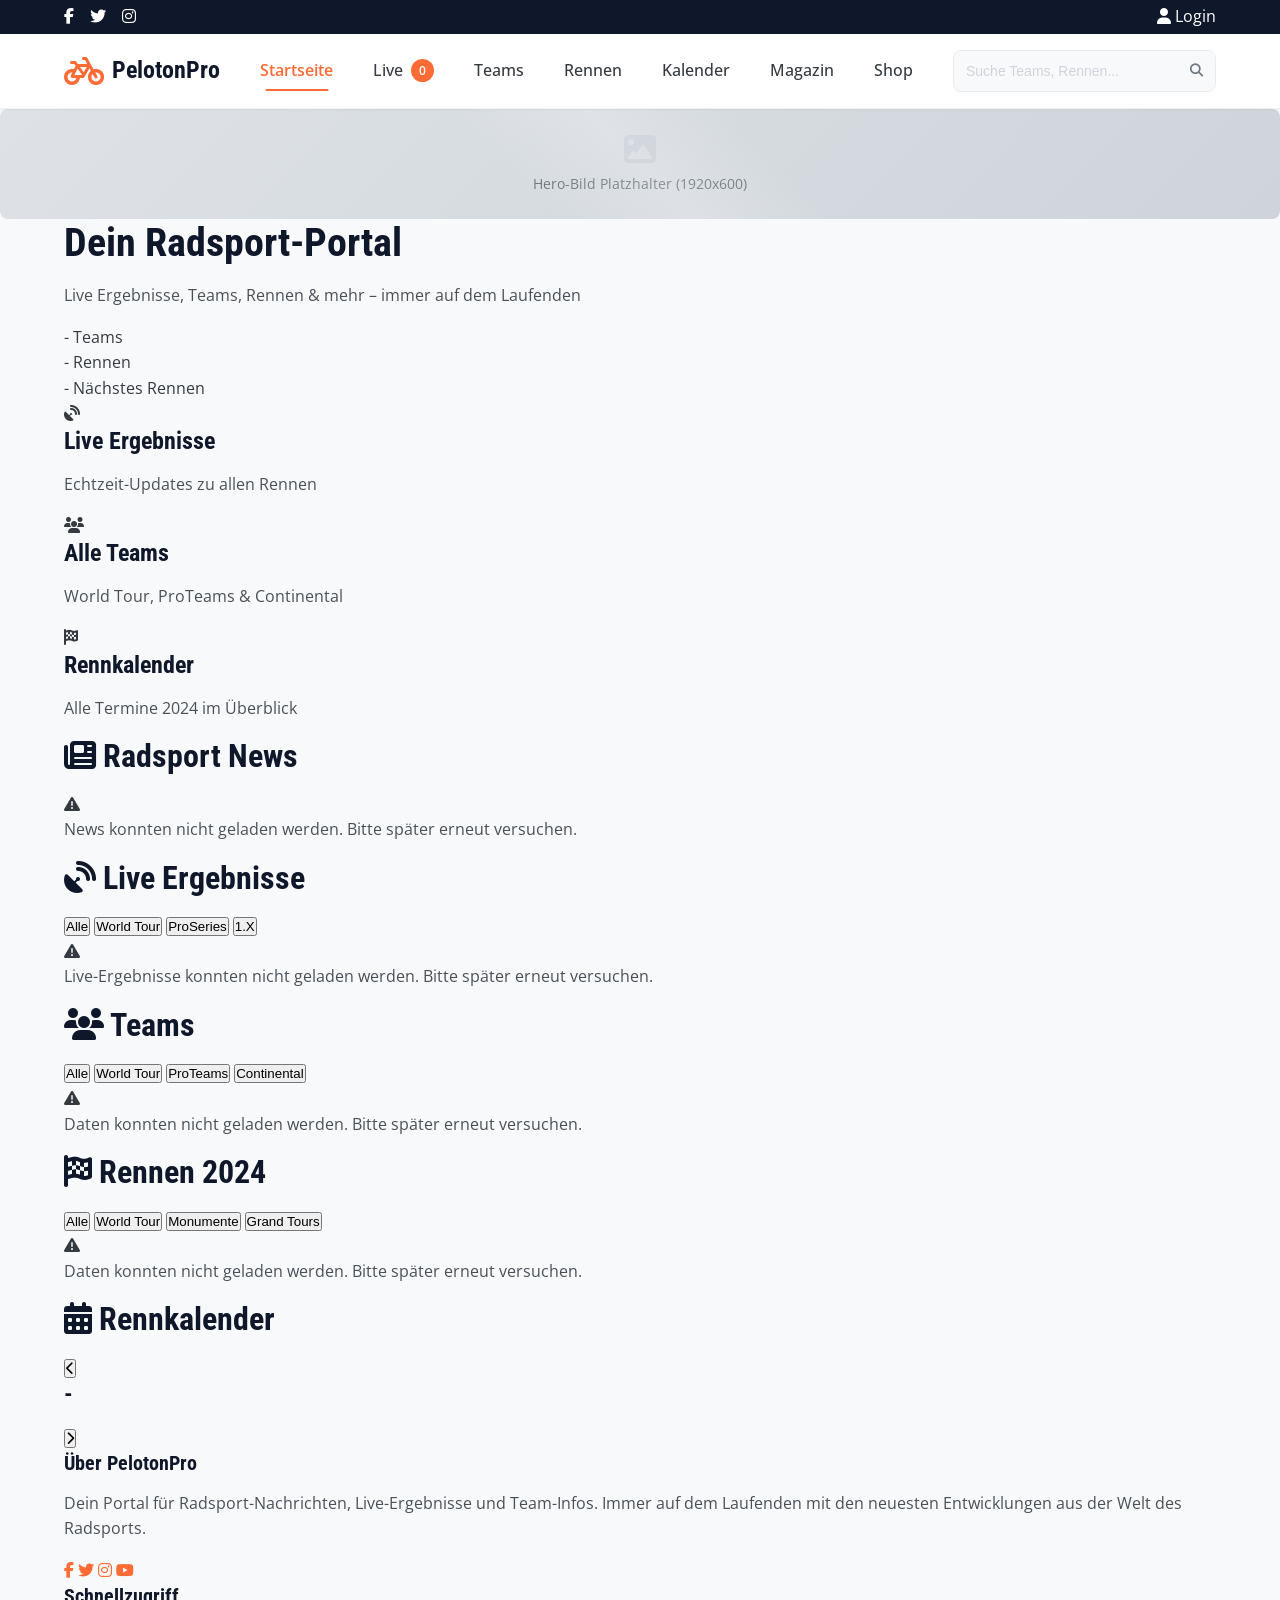
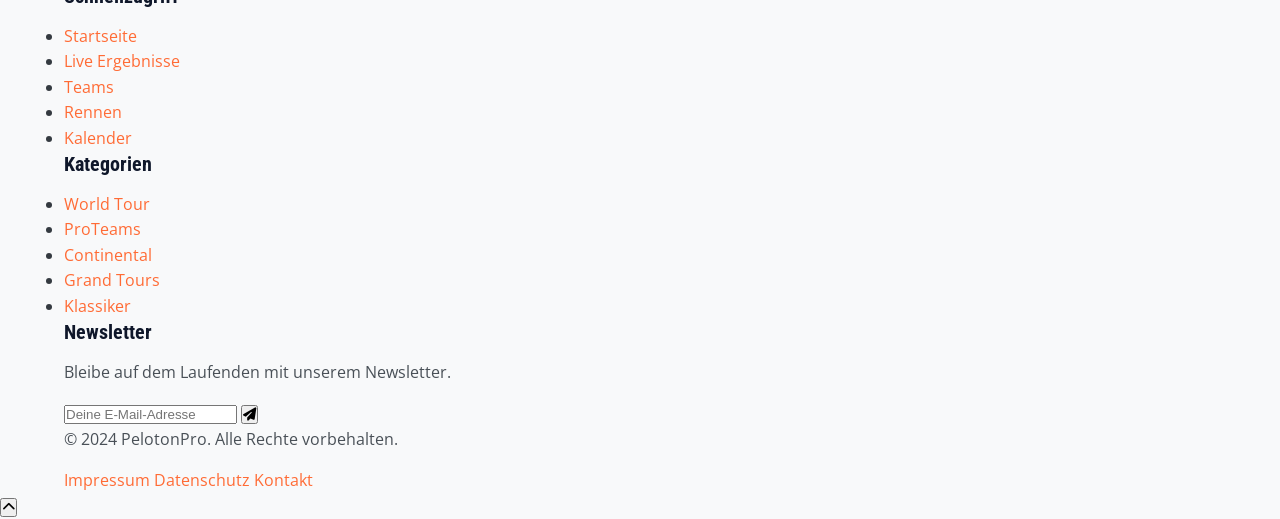
==== commit 0596b3f7: "Add backend for live UCI team/race data and self-updating news feed Introduces a FastAPI backend (ba" ====
--- a/index.html
+++ b/index.html
@@ -80,6 +80,20 @@
                 <div class="hero-text">
                     <h1>Dein Radsport-Portal</h1>
                     <p class="hero-subtitle">Live Ergebnisse, Teams, Rennen & mehr – immer auf dem Laufenden</p>
+                    <div class="hero-stats">
+                        <div class="hero-stat">
+                            <span id="total-teams">-</span>
+                            <label>Teams</label>
+                        </div>
+                        <div class="hero-stat">
+                            <span id="total-races">-</span>
+                            <label>Rennen</label>
+                        </div>
+                        <div class="hero-stat">
+                            <span id="next-race-date">-</span>
+                            <label>Nächstes Rennen</label>
+                        </div>
+                    </div>
                 </div>
                 <div class="hero-features">
                     <div class="feature-card">
@@ -106,52 +120,11 @@
     <section class="news-section">
         <div class="container">
             <h2 class="section-title"><i class="fas fa-newspaper"></i> Radsport News</h2>
-            <div class="news-grid">
-                <article class="news-card featured">
-                    <div class="news-image placeholder">
-                        <i class="fas fa-image"></i>
-                        <span>News-Bild (800x450)</span>
-                    </div>
-                    <div class="news-content">
-                        <span class="news-category">Live</span>
-                        <h3>Tour de France 2024: Aktuelle Ergebnisse & Highlights</h3>
-                        <p class="news-excerpt">Verfolge die spannendsten Momente der Tour de France 2024. Alle Etappen, Ergebnisse und Analysen auf einen Blick.</p>
-                        <div class="news-meta">
-                            <span><i class="fas fa-clock"></i> 15. Juli 2024</span>
-                            <span><i class="fas fa-eye"></i> 1.234 Aufrufe</span>
-                        </div>
-                    </div>
-                </article>
-                
-                <article class="news-card">
-                    <div class="news-image placeholder">
-                        <i class="fas fa-image"></i>
-                        <span>News-Bild (400x250)</span>
-                    </div>
-                    <div class="news-content">
-                        <span class="news-category">Teams</span>
-                        <h3>Jumbo-Visma: Jonas Vingegaard verletzungsbedingt ausgefallen</h3>
-                        <p class="news-excerpt">Der aktuelle Tour-Sieger muss aufgrund einer Verletzung die Tour de France 2024 vorzeitig beenden.</p>
-                        <div class="news-meta">
-                            <span><i class="fas fa-clock"></i> 12. Juli 2024</span>
-                        </div>
-                    </div>
-                </article>
-                
-                <article class="news-card">
-                    <div class="news-image placeholder">
-                        <i class="fas fa-image"></i>
-                        <span>News-Bild (400x250)</span>
-                    </div>
-                    <div class="news-content">
-                        <span class="news-category">Rennen</span>
-                        <h3>Giro d'Italia 2025: Strecke & Favoriten</h3>
-                        <p class="news-excerpt">Die Strecke für den Giro d'Italia 2025 steht fest. Wir zeigen dir die Highlights und Favoriten.</p>
-                        <div class="news-meta">
-                            <span><i class="fas fa-clock"></i> 10. Juli 2024</span>
-                        </div>
-                    </div>
-                </article>
+            <div id="news-grid" class="news-grid">
+                <div class="no-results">
+                    <i class="fas fa-spinner fa-spin"></i>
+                    <p>Lade aktuelle News…</p>
+                </div>
             </div>
         </div>
     </section>
@@ -278,8 +251,9 @@
         <i class="fas fa-chevron-up"></i>
     </button>
 
-    <!-- Scripts (bleiben gleich) -->
-    <script src="js/data.js"></script>
+    <!-- Scripts -->
+    <script src="js/api.js"></script>
+    <script src="js/news.js"></script>
     <script src="js/live.js"></script>
     <script src="js/app.js"></script>
     <script>
--- a/style/style.css
+++ b/style/style.css
@@ -409,6 +409,35 @@
     color: rgba(255, 255, 255, 0.8);
     max-width: 700px;
     margin: 0 auto;
+}
+
+.hero-stats {
+    display: flex;
+    justify-content: center;
+    gap: var(--space-2xl);
+    margin-top: var(--space-xl);
+    flex-wrap: wrap;
+}
+
+.hero-stat {
+    display: flex;
+    flex-direction: column;
+    align-items: center;
+}
+
+.hero-stat span {
+    font-family: var(--font-secondary);
+    font-size: 2rem;
+    font-weight: 700;
+    color: var(--white);
+    text-shadow: 0 2px 4px rgba(0, 0, 0, 0.3);
+}
+
+.hero-stat label {
+    font-size: 0.8rem;
+    color: rgba(255, 255, 255, 0.7);
+    text-transform: uppercase;
+    letter-spacing: 0.05em;
 }
 
 .hero-features {
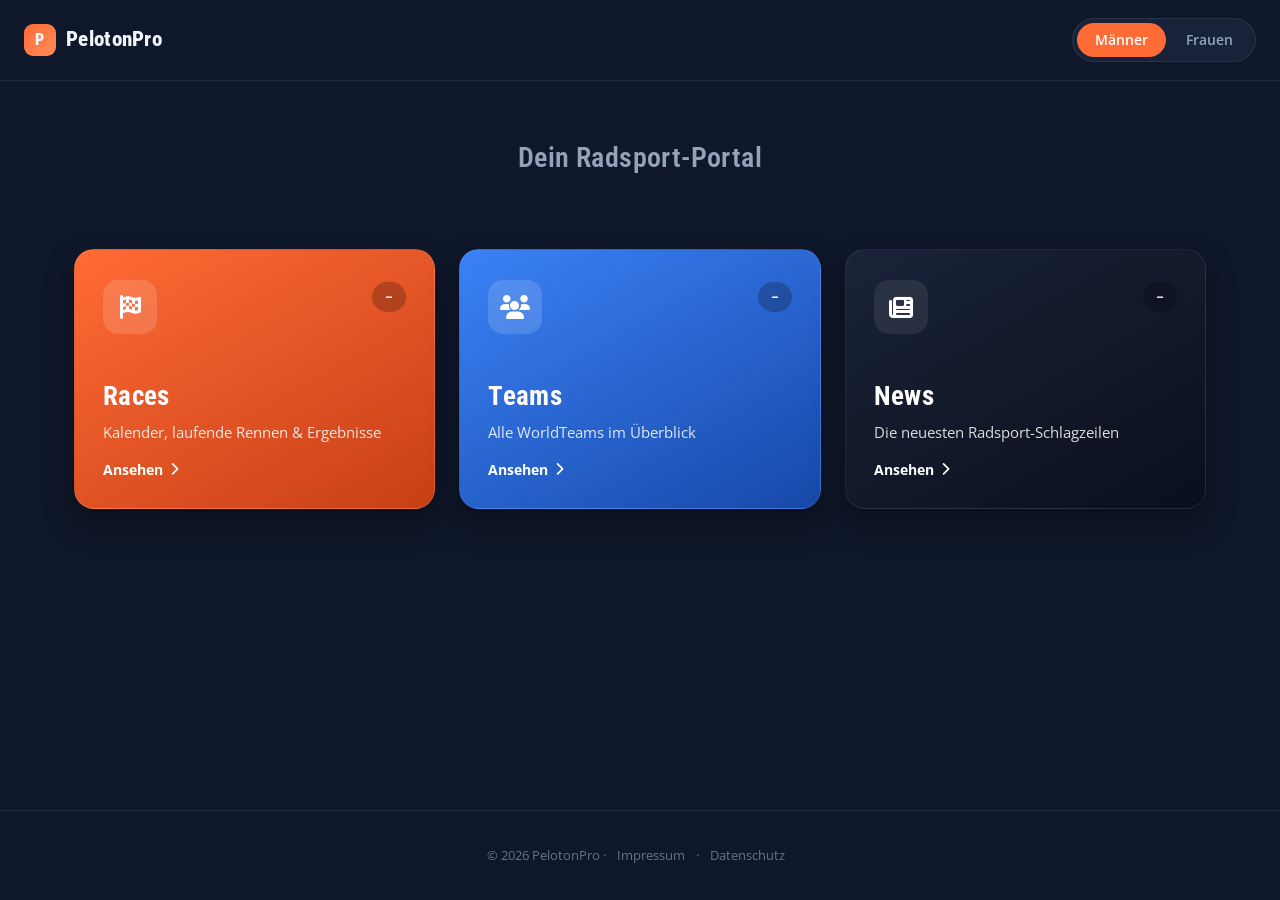
==== commit 06c88afe: "Redesign frontend: home tiles + dedicated Races/Teams/News pages Replaces the single-page magazine l" ====
--- a/index.html
+++ b/index.html
@@ -3,272 +3,54 @@
 <head>
     <meta charset="UTF-8">
     <meta name="viewport" content="width=device-width, initial-scale=1.0">
-    <title>PelotonPro – Dein Radsport-Portal | Live Ergebnisse, Teams & Rennen</title>
-    <meta name="description" content="Alle World Tour Teams, Continental Teams, Rennen und Live-Ergebnisse auf einen Blick – ohne Bilder, nur mit modernem Design.">
+    <title>PelotonPro – Dein Radsport-Portal</title>
+    <meta name="description" content="Races, Teams und News der UCI World Tour auf einen Blick.">
 
-    <!-- Google Fonts (Open Sans + Roboto Condensed) -->
     <link rel="preconnect" href="https://fonts.googleapis.com">
     <link rel="preconnect" href="https://fonts.gstatic.com" crossorigin>
-    <link href="https://fonts.googleapis.com/css2?family=Open+Sans:wght@400;600;700&family=Roboto+Condensed:wght@400;700&display=swap" rel="stylesheet">
-
-    <!-- Font Awesome für Icons -->
+    <link href="https://fonts.googleapis.com/css2?family=Open+Sans:wght@400;600;700&family=Roboto+Condensed:wght@400;700;800&display=swap" rel="stylesheet">
     <link rel="stylesheet" href="https://cdnjs.cloudflare.com/ajax/libs/font-awesome/6.4.0/css/all.min.css">
-
-    <!-- Eigenes Stylesheet -->
     <link rel="stylesheet" href="style/style.css">
 </head>
 <body>
-    <!-- ===== HEADER (ähnlich CyclingMagazine) ===== -->
-    <header class="site-header">
-        <div class="header-top">
-            <div class="container">
-                <div class="header-left">
-                    <a href="#" class="social-link"><i class="fab fa-facebook-f"></i></a>
-                    <a href="#" class="social-link"><i class="fab fa-twitter"></i></a>
-                    <a href="#" class="social-link"><i class="fab fa-instagram"></i></a>
-                </div>
-                <div class="header-right">
-                    <a href="#" class="user-link"><i class="fas fa-user"></i> Login</a>
-                </div>
-            </div>
+    <div id="site-nav" class="topnav"></div>
+
+    <main>
+        <section class="hero">
+            <h1>Dein Radsport-Portal</h1>
+        </section>
+
+        <div class="tiles">
+            <a href="races.html" class="tile tile-races">
+                <div class="icon-wrap"><i class="fas fa-flag-checkered"></i></div>
+                <div class="bignum" id="tile-races-count">–</div>
+                <h2>Races</h2>
+                <p>Kalender, laufende Rennen &amp; Ergebnisse</p>
+                <span class="go">Ansehen <i class="fas fa-chevron-right"></i></span>
+            </a>
+            <a href="teams.html" class="tile tile-teams">
+                <div class="icon-wrap"><i class="fas fa-users"></i></div>
+                <div class="bignum" id="tile-teams-count">–</div>
+                <h2>Teams</h2>
+                <p>Alle WorldTeams im Überblick</p>
+                <span class="go">Ansehen <i class="fas fa-chevron-right"></i></span>
+            </a>
+            <a href="news.html" class="tile tile-news">
+                <div class="icon-wrap"><i class="fas fa-newspaper"></i></div>
+                <div class="bignum" id="tile-news-count">–</div>
+                <h2>News</h2>
+                <p>Die neuesten Radsport-Schlagzeilen</p>
+                <span class="go">Ansehen <i class="fas fa-chevron-right"></i></span>
+            </a>
         </div>
-        
-        <div class="header-main">
-            <div class="container">
-                <!-- Logo -->
-                <a href="#home" class="site-logo">
-                    <div class="logo-placeholder">
-                        <i class="fas fa-bicycle"></i>
-                        <span>PelotonPro</span>
-                    </div>
-                </a>
-                
-                <!-- Navigation -->
-                <nav class="main-nav">
-                    <ul>
-                        <li><a href="#home" class="active">Startseite</a></li>
-                        <li><a href="#live">Live <span class="badge" id="live-badge">0</span></a></li>
-                        <li><a href="#teams">Teams</a></li>
-                        <li><a href="#races">Rennen</a></li>
-                        <li><a href="#calendar">Kalender</a></li>
-                        <li><a href="#">Magazin</a></li>
-                        <li><a href="#">Shop</a></li>
-                    </ul>
-                </nav>
-                
-                <!-- Suchleiste -->
-                <div class="header-search">
-                    <form>
-                        <input type="text" id="search-input" placeholder="Suche Teams, Rennen...">
-                        <button type="submit"><i class="fas fa-search"></i></button>
-                    </form>
-                </div>
-            </div>
-        </div>
-    </header>
+    </main>
 
-    <!-- ===== HERO SECTION (großes Bild mit Overlay) ===== -->
-    <section id="home" class="hero-section">
-        <div class="hero-background">
-            <div class="placeholder hero-placeholder">
-                <i class="fas fa-image"></i>
-                <span>Hero-Bild Platzhalter (1920x600)</span>
-            </div>
-        </div>
-        <div class="hero-content">
-            <div class="container">
-                <div class="hero-text">
-                    <h1>Dein Radsport-Portal</h1>
-                    <p class="hero-subtitle">Live Ergebnisse, Teams, Rennen & mehr – immer auf dem Laufenden</p>
-                    <div class="hero-stats">
-                        <div class="hero-stat">
-                            <span id="total-teams">-</span>
-                            <label>Teams</label>
-                        </div>
-                        <div class="hero-stat">
-                            <span id="total-races">-</span>
-                            <label>Rennen</label>
-                        </div>
-                        <div class="hero-stat">
-                            <span id="next-race-date">-</span>
-                            <label>Nächstes Rennen</label>
-                        </div>
-                    </div>
-                </div>
-                <div class="hero-features">
-                    <div class="feature-card">
-                        <i class="fas fa-satellite-dish"></i>
-                        <h3>Live Ergebnisse</h3>
-                        <p>Echtzeit-Updates zu allen Rennen</p>
-                    </div>
-                    <div class="feature-card">
-                        <i class="fas fa-users"></i>
-                        <h3>Alle Teams</h3>
-                        <p>World Tour, ProTeams & Continental</p>
-                    </div>
-                    <div class="feature-card">
-                        <i class="fas fa-flag-checkered"></i>
-                        <h3>Rennkalender</h3>
-                        <p>Alle Termine 2024 im Überblick</p>
-                    </div>
-                </div>
-            </div>
-        </div>
-    </section>
-
-    <!-- ===== NEWS SECTION (ähnlich CyclingMagazine) ===== -->
-    <section class="news-section">
-        <div class="container">
-            <h2 class="section-title"><i class="fas fa-newspaper"></i> Radsport News</h2>
-            <div id="news-grid" class="news-grid">
-                <div class="no-results">
-                    <i class="fas fa-spinner fa-spin"></i>
-                    <p>Lade aktuelle News…</p>
-                </div>
-            </div>
-        </div>
-    </section>
-
-    <!-- ===== LIVE ERGEBNISSE ===== -->
-    <section id="live" class="section">
-        <div class="container">
-            <h2 class="section-title"><i class="fas fa-satellite-dish"></i> Live Ergebnisse</h2>
-            <div class="live-filters">
-                <button class="filter-btn active" data-filter="all">Alle</button>
-                <button class="filter-btn" data-filter="wt">World Tour</button>
-                <button class="filter-btn" data-filter="pro">ProSeries</button>
-                <button class="filter-btn" data-filter="1">1.X</button>
-            </div>
-            <div id="live-results" class="results-grid"></div>
-        </div>
-    </section>
-
-    <!-- ===== TEAMS SECTION ===== -->
-    <section id="teams" class="section">
-        <div class="container">
-            <h2 class="section-title"><i class="fas fa-users"></i> Teams</h2>
-            <div class="team-filters">
-                <button class="filter-btn active" data-filter="all">Alle</button>
-                <button class="filter-btn" data-filter="wt">World Tour</button>
-                <button class="filter-btn" data-filter="pro">ProTeams</button>
-                <button class="filter-btn" data-filter="cont">Continental</button>
-            </div>
-            <div id="teams-grid" class="teams-grid"></div>
-        </div>
-    </section>
-
-    <!-- ===== RENNEN SECTION ===== -->
-    <section id="races" class="section">
-        <div class="container">
-            <h2 class="section-title"><i class="fas fa-flag-checkered"></i> Rennen 2024</h2>
-            <div class="race-filters">
-                <button class="filter-btn active" data-filter="all">Alle</button>
-                <button class="filter-btn" data-filter="wt">World Tour</button>
-                <button class="filter-btn" data-filter="monument">Monumente</button>
-                <button class="filter-btn" data-filter="gt">Grand Tours</button>
-            </div>
-            <div id="races-list" class="races-list"></div>
-        </div>
-    </section>
-
-    <!-- ===== KALENDER SECTION ===== -->
-    <section id="calendar" class="section">
-        <div class="container">
-            <h2 class="section-title"><i class="fas fa-calendar-alt"></i> Rennkalender</h2>
-            <div class="calendar-controls">
-                <button id="prev-month"><i class="fas fa-chevron-left"></i></button>
-                <h3 id="current-month">-</h3>
-                <button id="next-month"><i class="fas fa-chevron-right"></i></button>
-            </div>
-            <div id="calendar-grid" class="calendar-grid"></div>
-        </div>
-    </section>
-
-    <!-- ===== FOOTER (mehrspaltig wie CyclingMagazine) ===== -->
     <footer class="site-footer">
-        <div class="footer-widgets">
-            <div class="container">
-                <div class="footer-grid">
-                    <div class="footer-column">
-                        <h4>Über PelotonPro</h4>
-                        <p>Dein Portal für Radsport-Nachrichten, Live-Ergebnisse und Team-Infos. Immer auf dem Laufenden mit den neuesten Entwicklungen aus der Welt des Radsports.</p>
-                        <div class="social-links">
-                            <a href="#"><i class="fab fa-facebook-f"></i></a>
-                            <a href="#"><i class="fab fa-twitter"></i></a>
-                            <a href="#"><i class="fab fa-instagram"></i></a>
-                            <a href="#"><i class="fab fa-youtube"></i></a>
-                        </div>
-                    </div>
-                    
-                    <div class="footer-column">
-                        <h4>Schnellzugriff</h4>
-                        <ul>
-                            <li><a href="#home">Startseite</a></li>
-                            <li><a href="#live">Live Ergebnisse</a></li>
-                            <li><a href="#teams">Teams</a></li>
-                            <li><a href="#races">Rennen</a></li>
-                            <li><a href="#calendar">Kalender</a></li>
-                        </ul>
-                    </div>
-                    
-                    <div class="footer-column">
-                        <h4>Kategorien</h4>
-                        <ul>
-                            <li><a href="#">World Tour</a></li>
-                            <li><a href="#">ProTeams</a></li>
-                            <li><a href="#">Continental</a></li>
-                            <li><a href="#">Grand Tours</a></li>
-                            <li><a href="#">Klassiker</a></li>
-                        </ul>
-                    </div>
-                    
-                    <div class="footer-column">
-                        <h4>Newsletter</h4>
-                        <p>Bleibe auf dem Laufenden mit unserem Newsletter.</p>
-                        <form class="newsletter-form">
-                            <input type="email" placeholder="Deine E-Mail-Adresse">
-                            <button type="submit"><i class="fas fa-paper-plane"></i></button>
-                        </form>
-                    </div>
-                </div>
-            </div>
-        </div>
-        
-        <div class="footer-bottom">
-            <div class="container">
-                <p>&copy; 2024 PelotonPro. Alle Rechte vorbehalten.</p>
-                <div class="footer-links">
-                    <a href="#">Impressum</a>
-                    <a href="#">Datenschutz</a>
-                    <a href="#">Kontakt</a>
-                </div>
-            </div>
-        </div>
+        <p>&copy; 2026 PelotonPro · <a href="#">Impressum</a> · <a href="#">Datenschutz</a></p>
     </footer>
 
-    <!-- Back to Top Button -->
-    <button class="back-to-top" aria-label="Nach oben">
-        <i class="fas fa-chevron-up"></i>
-    </button>
-
-    <!-- Scripts -->
     <script src="js/api.js"></script>
-    <script src="js/news.js"></script>
-    <script src="js/live.js"></script>
-    <script src="js/app.js"></script>
-    <script>
-        // Back to Top Button
-        const backToTopButton = document.querySelector('.back-to-top');
-        window.addEventListener('scroll', () => {
-            if (window.pageYOffset > 300) {
-                backToTopButton.classList.add('visible');
-            } else {
-                backToTopButton.classList.remove('visible');
-            }
-        });
-        backToTopButton.addEventListener('click', () => {
-            window.scrollTo({ top: 0, behavior: 'smooth' });
-        });
-    </script>
+    <script src="js/nav.js"></script>
+    <script src="js/home.js"></script>
 </body>
 </html>
--- a/style/style.css
+++ b/style/style.css
@@ -1,1623 +1,412 @@
-/* ============================================
-   MODERNES DESIGN OHNE BILDER - PELOTONPRO
-   ============================================ */
+/* ==========================================================================
+   PelotonPro - Redesign 2026
+   Startseite (3 Kacheln) + eigenständige Races/Teams/News-Seiten mit
+   Männer/Frauen-Umschalter. Ersetzt das frühere Single-Page-Magazin-Layout.
+   ========================================================================== */
 
 :root {
-    /* Primary Colors (Dunkelblau + Orange) */
     --primary: #0f172a;
-    --primary-light: #1a1a2e;
-    --primary-dark: #0a0a14;
+    --card: #18233a;
+    --card-hover: #1d2c48;
+    --border: rgba(255, 255, 255, 0.08);
+    --border-strong: rgba(255, 255, 255, 0.16);
     --secondary: #ff6b35;
     --secondary-light: #ff8c5a;
     --secondary-dark: #e55a2b;
     --accent: #3b82f6;
-
-    /* Neutral Colors */
-    --white: #ffffff;
-    --gray-100: #f8f9fa;
-    --gray-200: #e9ecef;
-    --gray-300: #dee2e6;
-    --gray-400: #ced4da;
-    --gray-500: #6c757d;
-    --gray-600: #495057;
-    --gray-700: #343a40;
-    --gray-800: #212529;
-
-    /* Typography */
-    --font-primary: 'Open Sans', sans-serif;
-    --font-secondary: 'Roboto Condensed', sans-serif;
-    --base-font-size: 16px;
-    --heading-font-weight: 700;
-    --body-font-weight: 400;
-
-    /* Spacing */
-    --space-xs: 0.25rem;
-    --space-sm: 0.5rem;
-    --space-md: 1rem;
-    --space-lg: 1.5rem;
-    --space-xl: 2rem;
-    --space-2xl: 3rem;
-
-    /* Border Radius */
-    --radius-sm: 4px;
-    --radius-md: 8px;
-    --radius-lg: 12px;
-    --radius-xl: 16px;
-    --radius-full: 9999px;
-
-    /* Shadows */
-    --shadow-sm: 0 1px 2px rgba(0, 0, 0, 0.05);
-    --shadow: 0 4px 6px rgba(0, 0, 0, 0.1);
-    --shadow-lg: 0 10px 20px rgba(0, 0, 0, 0.1);
-    --shadow-xl: 0 15px 30px rgba(0, 0, 0, 0.15);
-    --shadow-glow: 0 0 20px rgba(255, 107, 53, 0.3);
-
-    /* Transitions */
-    --transition-fast: all 0.2s ease;
-    --transition: all 0.3s cubic-bezier(0.4, 0, 0.2, 1);
-    --transition-slow: all 0.5s ease;
-}
-
-/* ============================================
-   RESET & BASE STYLES
-   ============================================ */
-*, *::before, *::after {
+    --live: #ef4444;
+    --text: #f1f5f9;
+    --text-muted: #94a3b8;
+    --text-faint: #64748b;
+
+    --font-head: 'Roboto Condensed', Arial, Helvetica, sans-serif;
+    --font-body: 'Open Sans', 'Segoe UI', Arial, Helvetica, sans-serif;
+
+    --shadow-lg: 0 15px 30px rgba(0, 0, 0, 0.35);
+    --radius: 14px;
+}
+
+* { box-sizing: border-box; }
+html { scroll-behavior: smooth; }
+body {
     margin: 0;
-    padding: 0;
-    box-sizing: border-box;
-}
-
-html {
-    scroll-behavior: smooth;
-    font-size: var(--base-font-size);
-}
-
-body {
-    font-family: var(--font-primary);
-    font-weight: var(--body-font-weight);
-    line-height: 1.6;
-    color: var(--gray-700);
-    background-color: var(--gray-100);
-    overflow-x: hidden;
-}
-
-h1, h2, h3, h4, h5, h6 {
-    font-family: var(--font-secondary);
-    font-weight: var(--heading-font-weight);
-    line-height: 1.2;
-    color: var(--primary);
-    margin-bottom: var(--space-md);
-}
-
-h1 { font-size: 2.5rem; }
-h2 { font-size: 2rem; }
-h3 { font-size: 1.5rem; }
-h4 { font-size: 1.25rem; }
-
-p {
-    margin-bottom: var(--space-md);
-    color: var(--gray-600);
-}
-
-a {
+    background: var(--primary);
+    color: var(--text);
+    font-family: var(--font-body);
+    line-height: 1.5;
+    min-height: 100vh;
+    display: flex;
+    flex-direction: column;
+}
+main { flex: 1; }
+a { color: inherit; }
+.container { max-width: 1280px; margin: 0 auto; padding: 0 24px; }
+img { max-width: 100%; }
+
+/* ---------------------------------------------------------------------- *
+ * Top-Navigation (js/nav.js rendert dies in jede Seite über #site-nav)
+ * ---------------------------------------------------------------------- */
+.topnav {
+    display: flex;
+    align-items: center;
+    justify-content: space-between;
+    flex-wrap: wrap;
+    gap: 14px;
+    padding: 18px 24px;
+    border-bottom: 1px solid var(--border);
+}
+.topnav-left { display: flex; align-items: center; gap: 24px; flex-wrap: wrap; }
+.logo {
+    display: flex;
+    align-items: center;
+    gap: 10px;
+    font-family: var(--font-head);
+    font-weight: 800;
+    font-size: 21px;
+    letter-spacing: 0.3px;
     text-decoration: none;
-    color: var(--secondary);
-    transition: var(--transition);
-}
-
-a:hover {
-    color: var(--secondary-dark);
-}
-
-.container {
-    width: 100%;
-    max-width: 1200px;
+    color: var(--text);
+}
+.logo-mark {
+    width: 32px;
+    height: 32px;
+    border-radius: 9px;
+    background: linear-gradient(135deg, var(--secondary), var(--secondary-light));
+    display: flex;
+    align-items: center;
+    justify-content: center;
+    font-size: 16px;
+    font-weight: 900;
+    flex-shrink: 0;
+}
+.crumbs { display: flex; align-items: center; gap: 8px; color: var(--text-muted); font-size: 14px; }
+.crumbs a { color: var(--text-muted); text-decoration: none; }
+.crumbs a:hover { color: var(--text); }
+.crumbs .sep { color: var(--text-faint); }
+.crumbs .current { color: var(--text); font-weight: 600; }
+
+.gender-toggle {
+    display: flex;
+    background: var(--card);
+    border: 1px solid var(--border);
+    border-radius: 999px;
+    padding: 4px;
+    gap: 2px;
+    flex-shrink: 0;
+}
+.gender-toggle button {
+    border: none;
+    background: transparent;
+    color: var(--text-muted);
+    font-family: var(--font-body);
+    font-weight: 600;
+    font-size: 13.5px;
+    padding: 8px 18px;
+    border-radius: 999px;
+    cursor: pointer;
+    transition: background 0.15s, color 0.15s;
+}
+.gender-toggle button:hover { color: var(--text); }
+.gender-toggle button.active { background: var(--secondary); color: #fff; }
+
+/* ---------------------------------------------------------------------- *
+ * Home (Startseite: nur die 3 Kacheln)
+ * ---------------------------------------------------------------------- */
+.hero { text-align: center; padding: 56px 24px 8px; }
+.hero h1 {
+    font-family: var(--font-head);
+    font-size: clamp(22px, 4vw, 28px);
+    margin: 0 0 18px;
+    color: var(--text-muted);
+    font-weight: 600;
+    letter-spacing: 0.4px;
+}
+.hero .gender-toggle { margin: 0 auto; width: max-content; }
+
+.tiles {
+    display: grid;
+    grid-template-columns: repeat(3, 1fr);
+    gap: 24px;
+    padding: 44px 24px 70px;
+    max-width: 1180px;
     margin: 0 auto;
-    padding: 0 var(--space-lg);
-}
-
-/* ============================================
-   PLACEHOLDER STYLES (für "Bild"-Bereiche)
-   ============================================ */
-.placeholder {
-    background: linear-gradient(135deg, var(--gray-300), var(--gray-400));
-    color: var(--gray-500);
+}
+.tile {
+    position: relative;
+    border-radius: 20px;
+    padding: 40px 28px 28px;
+    min-height: 260px;
     display: flex;
     flex-direction: column;
-    align-items: center;
-    justify-content: center;
+    justify-content: flex-end;
+    overflow: hidden;
+    border: 1px solid var(--border);
+    box-shadow: var(--shadow-lg);
+    text-decoration: none;
+    color: inherit;
+    transition: transform 0.18s ease, box-shadow 0.18s ease;
+}
+.tile:hover { transform: translateY(-4px); box-shadow: 0 22px 40px rgba(0, 0, 0, 0.45); }
+.tile .icon-wrap {
+    position: absolute;
+    top: 30px; left: 28px;
+    width: 54px; height: 54px;
+    border-radius: 15px;
+    display: flex; align-items: center; justify-content: center;
+    background: rgba(255, 255, 255, 0.14);
+}
+.tile .icon-wrap i { font-size: 24px; color: #fff; }
+.tile .bignum {
+    position: absolute;
+    top: 32px; right: 28px;
+    font-family: var(--font-head);
+    font-size: 13.5px;
+    font-weight: 700;
+    color: rgba(255, 255, 255, 0.85);
+    background: rgba(0, 0, 0, 0.22);
+    padding: 5px 13px;
+    border-radius: 999px;
+}
+.tile h2 { font-family: var(--font-head); font-size: 27px; margin: 0 0 6px; color: #fff; letter-spacing: 0.3px; }
+.tile p { margin: 0 0 16px; color: rgba(255, 255, 255, 0.85); font-size: 14.5px; }
+.tile .go { display: inline-flex; align-items: center; gap: 7px; color: #fff; font-weight: 700; font-size: 13.5px; }
+.tile-races { background: linear-gradient(150deg, #ff6b35 0%, #c73f16 100%); }
+.tile-teams { background: linear-gradient(150deg, #3b82f6 0%, #1748a8 100%); }
+.tile-news { background: linear-gradient(150deg, #1a2338 0%, #0a0f1c 100%); }
+.tile-news .icon-wrap { background: rgba(255, 255, 255, 0.08); }
+
+/* ---------------------------------------------------------------------- *
+ * Seiten-Kopf (Races/Teams/News)
+ * ---------------------------------------------------------------------- */
+.page-head { padding: 30px 24px 6px; max-width: 1280px; margin: 0 auto; }
+.page-head h1 { font-family: var(--font-head); font-size: 30px; margin: 0 0 6px; letter-spacing: 0.3px; }
+.page-head p { color: var(--text-muted); margin: 0; font-size: 14.5px; }
+
+.section-label {
+    display: flex; align-items: center; gap: 10px;
+    max-width: 1280px; margin: 30px auto 14px; padding: 0 24px;
+    font-family: var(--font-head); font-size: 12.5px; text-transform: uppercase;
+    letter-spacing: 1.4px; color: var(--text-faint);
+}
+.section-label .line { flex: 1; height: 1px; background: var(--border); }
+
+/* ---------------------------------------------------------------------- *
+ * Races
+ * ---------------------------------------------------------------------- */
+.race-list { max-width: 1280px; margin: 0 auto; padding: 0 24px 60px; display: flex; flex-direction: column; gap: 10px; }
+
+.live-card {
+    background: linear-gradient(120deg, #2b1018, #1a2338 60%);
+    border: 1px solid rgba(255, 107, 53, 0.4);
+    border-radius: var(--radius);
+    padding: 18px 24px;
+    display: flex;
+    align-items: center;
+    gap: 18px;
+    flex-wrap: wrap;
+}
+.live-dot { width: 10px; height: 10px; border-radius: 50%; background: var(--live); box-shadow: 0 0 0 4px rgba(239, 68, 68, 0.25); flex-shrink: 0; animation: pulse 1.6s infinite; }
+@keyframes pulse { 0%, 100% { opacity: 1; } 50% { opacity: 0.45; } }
+.live-badge { background: var(--live); color: #fff; font-size: 10.5px; font-weight: 800; padding: 3px 10px; border-radius: 999px; letter-spacing: 0.5px; }
+.live-card .rname { font-family: var(--font-head); font-size: 18px; font-weight: 700; margin-top: 6px; }
+.live-card .rmeta { color: var(--text-muted); font-size: 12.5px; margin-top: 2px; }
+.live-card .note { flex: 1; color: var(--text-muted); font-size: 13px; font-style: italic; text-align: right; min-width: 180px; }
+
+.race-row {
+    background: var(--card);
+    border: 1px solid var(--border);
+    border-radius: var(--radius);
+    padding: 15px 22px;
+    display: flex;
+    align-items: center;
+    gap: 20px;
+    cursor: pointer;
+    transition: background 0.15s;
+}
+.race-row:hover { background: var(--card-hover); }
+.race-row.is-live { border-color: rgba(239, 68, 68, 0.5); }
+.race-row .date { width: 58px; text-align: center; flex-shrink: 0; font-family: var(--font-head); }
+.race-row .date .d { font-size: 21px; font-weight: 800; line-height: 1; }
+.race-row .date .m { font-size: 10.5px; color: var(--text-faint); text-transform: uppercase; letter-spacing: 0.5px; }
+.race-row .divider { width: 1px; align-self: stretch; background: var(--border); flex-shrink: 0; }
+.race-row .info { flex: 1; min-width: 0; }
+.race-row .toprow { display: flex; align-items: center; gap: 8px; margin-bottom: 3px; flex-wrap: wrap; }
+.race-row .name { font-family: var(--font-head); font-size: 15.5px; font-weight: 700; }
+.race-row .country { color: var(--text-faint); font-size: 12.5px; }
+
+.badge { font-size: 9.5px; font-weight: 800; padding: 2px 8px; border-radius: 5px; letter-spacing: 0.4px; text-transform: uppercase; white-space: nowrap; }
+.badge-gt { background: rgba(255, 107, 53, 0.18); color: var(--secondary-light); }
+.badge-monument { background: rgba(59, 130, 246, 0.18); color: #93c5fd; }
+.badge-stage_race, .badge-one_day { background: rgba(148, 163, 184, 0.15); color: var(--text-muted); }
+.badge-live { background: rgba(239, 68, 68, 0.2); color: #fca5a5; }
+
+.result-preview { display: flex; align-items: center; gap: 10px; flex-shrink: 0; width: 260px; }
+.result-preview .flag-dot { width: 24px; height: 24px; border-radius: 50%; background: var(--accent); display: flex; align-items: center; justify-content: center; font-size: 9.5px; font-weight: 800; color: #fff; flex-shrink: 0; }
+.result-preview .wname { font-size: 13.5px; font-weight: 700; }
+.result-preview .wteam { font-size: 11.5px; color: var(--text-faint); }
+.result-preview.muted { color: var(--text-faint); font-size: 12.5px; font-style: italic; justify-content: flex-end; text-align: right; }
+
+.chev { color: var(--text-faint); flex-shrink: 0; transition: transform 0.15s; }
+.race-row.expanded { border-radius: var(--radius) var(--radius) 0 0; }
+.race-row.expanded .chev { transform: rotate(90deg); }
+
+.race-results-panel { margin-top: -6px; }
+.race-results-panel table { width: 100%; border-collapse: collapse; background: var(--card); border: 1px solid var(--border); border-top: none; border-radius: 0 0 var(--radius) var(--radius); overflow: hidden; }
+.race-results-panel th, .race-results-panel td { padding: 9px 20px; text-align: left; font-size: 13.5px; }
+.race-results-panel th { color: var(--text-faint); font-weight: 600; font-size: 11px; text-transform: uppercase; letter-spacing: 0.4px; border-bottom: 1px solid var(--border); }
+.race-results-panel td { border-bottom: 1px solid var(--border); }
+.race-results-panel tr:last-child td { border-bottom: none; }
+.race-results-panel .pos { width: 36px; font-weight: 800; color: var(--secondary-light); }
+.race-results-panel .team-name { color: var(--text-muted); }
+
+/* ---------------------------------------------------------------------- *
+ * Teams
+ * ---------------------------------------------------------------------- */
+.team-grid { display: grid; grid-template-columns: repeat(4, 1fr); gap: 20px; max-width: 1280px; margin: 0 auto; padding: 26px 24px 60px; }
+.team-card {
+    background: var(--card);
+    border: 1px solid var(--border);
+    border-radius: 16px;
+    padding: 24px 20px;
     text-align: center;
-    padding: var(--space-lg);
-    border-radius: var(--radius-md);
-    font-size: 0.875rem;
-    min-height: 100px;
     position: relative;
+    text-decoration: none;
+    color: inherit;
+    transition: transform 0.15s, border-color 0.15s;
+}
+.team-card:hover { transform: translateY(-3px); border-color: var(--border-strong); }
+.team-card .bar { position: absolute; top: 0; left: 0; right: 0; height: 4px; border-radius: 16px 16px 0 0; background: var(--secondary); }
+.logo-circle {
+    width: 64px; height: 64px; border-radius: 50%;
+    margin: 4px auto 14px;
+    display: flex; align-items: center; justify-content: center;
+    font-family: var(--font-head); font-weight: 800; font-size: 17px; color: #fff;
+    background: var(--secondary);
+    border: 3px solid rgba(255, 255, 255, 0.12);
     overflow: hidden;
 }
-
-.placeholder::before {
-    content: '';
-    position: absolute;
-    top: 0;
-    left: 0;
-    right: 0;
-    bottom: 0;
-    background: linear-gradient(45deg, transparent 40%, rgba(255,255,255,0.2) 50%, transparent 60%);
-    animation: shimmer 2s infinite;
-}
-
-.placeholder i {
-    font-size: 2rem;
-    margin-bottom: var(--space-sm);
-    color: var(--gray-400);
-    opacity: 0.7;
-}
-
-@keyframes shimmer {
-    0% { transform: translateX(-100%); }
-    100% { transform: translateX(100%); }
-}
-
-/* ============================================
-   HEADER (mit Glasmorphism-Effekt)
-   ============================================ */
-.site-header {
-    position: sticky;
-    top: 0;
-    z-index: 1000;
-    background: rgba(255, 255, 255, 0.95);
-    backdrop-filter: blur(10px);
-    -webkit-backdrop-filter: blur(10px);
-    box-shadow: var(--shadow-sm);
-    border-bottom: 1px solid rgba(0, 0, 0, 0.05);
-}
-
-.header-top {
-    background: var(--primary);
-    color: var(--white);
-    padding: var(--space-xs) 0;
-    font-size: 0.875rem;
-}
-
-.header-top .container {
-    display: flex;
-    justify-content: space-between;
-    align-items: center;
-}
-
-.header-left, .header-right {
-    display: flex;
-    gap: var(--space-md);
-}
-
-.social-link, .user-link {
-    color: var(--white);
-    transition: var(--transition);
-    font-size: 1rem;
-}
-
-.social-link:hover, .user-link:hover {
-    color: var(--secondary);
-}
-
-.header-main {
-    padding: var(--space-md) 0;
-}
-
-.header-main .container {
-    display: flex;
-    justify-content: space-between;
-    align-items: center;
-    gap: var(--space-lg);
+.logo-circle img { width: 100%; height: 100%; object-fit: cover; }
+.team-card h3 { font-family: var(--font-head); font-size: 15px; margin: 0 0 6px; line-height: 1.25; min-height: 38px; display: flex; align-items: center; justify-content: center; }
+.team-card .country { display: flex; align-items: center; justify-content: center; gap: 6px; color: var(--text-muted); font-size: 12px; }
+
+/* ---------------------------------------------------------------------- *
+ * Team-Detailseite
+ * ---------------------------------------------------------------------- */
+.team-banner {
+    background: linear-gradient(120deg, rgba(255, 107, 53, 0.22), var(--primary) 65%);
+    padding: 42px 24px 34px;
+    display: flex;
+    align-items: center;
+    gap: 24px;
+    border-bottom: 1px solid var(--border);
     flex-wrap: wrap;
 }
-
-.site-logo {
-    display: flex;
-    align-items: center;
-}
-
-.site-logo .logo-placeholder {
-    display: flex;
-    align-items: center;
-    gap: var(--space-sm);
-    font-family: var(--font-secondary);
-    font-size: 1.5rem;
-    font-weight: var(--heading-font-weight);
-    color: var(--primary);
-    text-decoration: none;
-}
-
-.logo-placeholder i {
-    font-size: 2rem;
-    color: var(--secondary);
-}
-
-.main-nav ul {
-    display: flex;
-    gap: var(--space-sm);
-    list-style: none;
-    flex-wrap: wrap;
-}
-
-.main-nav a {
-    color: var(--gray-700);
-    font-weight: 500;
-    padding: var(--space-sm) var(--space-md);
-    border-radius: var(--radius-md);
-    transition: var(--transition);
-    position: relative;
-    display: flex;
-    align-items: center;
-    gap: var(--space-xs);
-}
-
-.main-nav a:hover {
-    color: var(--secondary);
-    background: rgba(255, 107, 53, 0.1);
-}
-
-.main-nav a.active {
-    color: var(--secondary);
-    font-weight: 600;
-}
-
-.main-nav a.active::after {
-    content: '';
-    position: absolute;
-    bottom: 0;
-    left: 50%;
-    transform: translateX(-50%);
-    width: 60%;
-    height: 2px;
+.team-banner .logo-circle-lg {
+    width: 88px; height: 88px; border-radius: 50%;
     background: var(--secondary);
-    border-radius: var(--radius-full);
-}
-
-.badge {
-    background: var(--secondary);
-    color: var(--white);
-    border-radius: var(--radius-full);
-    padding: 0.125rem 0.5rem;
-    font-size: 0.75rem;
-    font-weight: 600;
-    margin-left: var(--space-xs);
-}
-
-.header-search {
-    display: flex;
-    align-items: center;
-    background: var(--gray-100);
-    border-radius: var(--radius-md);
-    padding: var(--space-xs);
-    border: 1px solid var(--gray-200);
-    transition: var(--transition);
-    flex: 1;
-    max-width: 400px;
-}
-
-.header-search:focus-within {
-    border-color: var(--secondary);
-    box-shadow: 0 0 0 3px rgba(255, 107, 53, 0.1);
-}
-
-.header-search form {
-    display: flex;
-    width: 100%;
-}
-
-.header-search input {
-    background: transparent;
-    border: none;
-    outline: none;
-    padding: var(--space-sm);
-    width: 100%;
-    color: var(--gray-700);
-    font-size: 0.875rem;
-}
-
-.header-search input::placeholder {
-    color: var(--gray-400);
-}
-
-.header-search button {
-    background: transparent;
-    border: none;
-    color: var(--gray-500);
-    cursor: pointer;
-    padding: var(--space-sm);
-    transition: var(--transition);
-}
-
-.header-search button:hover {
-    color: var(--secondary);
-}
-
-/* ============================================
-   HERO SECTION (Gradient-Hintergrund)
-   ============================================ */
-/* ===== HERO SECTION (MIT BILD) ===== */
-.hero-section {
-    background: linear-gradient(rgba(0, 0, 0, 0.4), rgba(0, 0, 0, 0.4)),
-                url('https://images.unsplash.com/photo-1452573992436-6d508f200b30?q=80&w=1746&auto=format&fit=crop&ixlib=rb-4.1.0&ixid=M3wxMjA3fDB8MHxwaG90by1wYWdlfHx8fGVufDB8fHx8fA%3D%3D);
-    background-size: cover;
-    background-position: center;
-    background-attachment: fixed; /* Parallax-Effekt */
-    color: var(--white);
-    padding: 4rem 0;
-    position: relative;
+    border: 4px solid rgba(255, 255, 255, 0.16);
+    display: flex; align-items: center; justify-content: center;
+    font-family: var(--font-head); font-weight: 800; font-size: 24px; color: #fff;
+    flex-shrink: 0;
     overflow: hidden;
 }
-
-/* Entferne oder passe den .hero-background-Block an */
-.hero-background {
-    position: absolute;
-    top: 0;
-    left: 0;
-    right: 0;
-    bottom: 0;
-    z-index: -1;
-}
-
-/* Entferne den Platzhalter-Stil (oder behalte ihn als Fallback) */
-.hero-background .placeholder {
-    display: none; /* Verstecke den Platzhalter */
-}
-
-.hero-section::before {
-    content: '';
-    position: absolute;
-    top: 0;
-    left: 0;
-    right: 0;
-    bottom: 0;
-    background: url('data:image/svg+xml;utf8,<svg xmlns="http://www.w3.org/2000/svg" width="100" height="100" viewBox="0 0 100 100"><circle cx="50" cy="50" r="1" fill="%23ffffff" opacity="0.05"/></svg>');
-    pointer-events: none;
-}
-
-.hero-content {
-    padding: var(--space-2xl) 0;
-    position: relative;
-    z-index: 1;
-}
-
-.hero-text {
-    text-align: center;
-    margin-bottom: var(--space-2xl);
-}
-
-.hero-text h1 {
-    font-size: 3rem;
-    color: var(--white);
-    margin-bottom: var(--space-md);
-    line-height: 1.2;
-    text-shadow: 0 2px 4px rgba(0, 0, 0, 0.3);
-}
-
-.hero-text h1::after {
-    content: '';
-    display: block;
-    width: 60px;
-    height: 4px;
-    background: linear-gradient(90deg, var(--secondary), var(--secondary-light));
-    margin: var(--space-md) auto 0;
-    border-radius: var(--radius-full);
-}
-
-.hero-subtitle {
-    font-size: 1.25rem;
-    color: rgba(255, 255, 255, 0.8);
-    max-width: 700px;
-    margin: 0 auto;
-}
-
-.hero-stats {
-    display: flex;
-    justify-content: center;
-    gap: var(--space-2xl);
-    margin-top: var(--space-xl);
-    flex-wrap: wrap;
-}
-
-.hero-stat {
-    display: flex;
-    flex-direction: column;
-    align-items: center;
-}
-
-.hero-stat span {
-    font-family: var(--font-secondary);
-    font-size: 2rem;
-    font-weight: 700;
-    color: var(--white);
-    text-shadow: 0 2px 4px rgba(0, 0, 0, 0.3);
-}
-
-.hero-stat label {
-    font-size: 0.8rem;
-    color: rgba(255, 255, 255, 0.7);
-    text-transform: uppercase;
-    letter-spacing: 0.05em;
-}
-
-.hero-features {
-    display: grid;
-    grid-template-columns: repeat(auto-fit, minmax(250px, 1fr));
-    gap: var(--space-lg);
-    text-align: center;
-}
-
-.feature-card {
-    background: rgba(255, 255, 255, 0.1);
-    backdrop-filter: blur(10px);
-    -webkit-backdrop-filter: blur(10px);
-    padding: var(--space-lg);
-    border-radius: var(--radius-lg);
-    transition: var(--transition);
-    border: 1px solid rgba(255, 255, 255, 0.1);
-    position: relative;
-    overflow: hidden;
-}
-
-.feature-card::before {
-    content: '';
-    position: absolute;
-    top: 0;
-    left: 0;
-    right: 0;
-    bottom: 0;
-    background: linear-gradient(135deg, transparent 0%, rgba(255,255,255,0.05) 50%, transparent 100%);
-    opacity: 0;
-    transition: var(--transition);
-}
-
-.feature-card:hover {
-    transform: translateY(-5px);
-    border-color: rgba(255, 255, 255, 0.2);
-    box-shadow: var(--shadow-lg);
-}
-
-.feature-card:hover::before {
-    opacity: 1;
-}
-
-.feature-card i {
-    font-size: 2rem;
-    color: var(--secondary);
-    margin-bottom: var(--space-md);
-}
-
-.feature-card h3 {
-    font-size: 1.25rem;
-    color: var(--white);
-    margin-bottom: var(--space-sm);
-}
-
-.feature-card p {
-    color: rgba(255, 255, 255, 0.7);
-    font-size: 0.9rem;
-}
-
-/* ============================================
-   NEWS SECTION (mit Platzhalter-Karten)
-   ============================================ */
-.news-section {
-    padding: var(--space-2xl) 0;
-    background: var(--white);
-}
-
-.section-title {
-    text-align: center;
-    margin-bottom: var(--space-2xl);
-    color: var(--primary);
-    position: relative;
-    display: inline-block;
-}
-
-.section-title i {
-    margin-right: var(--space-sm);
-    color: var(--secondary);
-}
-
-.section-title::after {
-    content: '';
-    position: absolute;
-    bottom: -10px;
-    left: 50%;
-    transform: translateX(-50%);
-    width: 60px;
-    height: 3px;
-    background: linear-gradient(90deg, var(--secondary), var(--secondary-light));
-    border-radius: var(--radius-full);
-}
-
-.news-grid {
-    display: grid;
-    grid-template-columns: 2fr 1fr 1fr;
-    gap: var(--space-lg);
-}
-
+.team-banner .logo-circle-lg img { width: 100%; height: 100%; object-fit: cover; }
+.team-banner h1 { font-family: var(--font-head); font-size: 29px; margin: 0 0 8px; }
+.team-banner .meta { display: flex; align-items: center; gap: 10px; color: rgba(255, 255, 255, 0.85); font-size: 13.5px; flex-wrap: wrap; }
+.team-banner .meta .sep { opacity: 0.4; }
+.team-banner .wiki-link { display: inline-flex; align-items: center; gap: 6px; font-size: 13px; font-weight: 700; color: var(--secondary-light); text-decoration: none; }
+
+.stats-row { display: grid; grid-template-columns: repeat(3, 1fr); gap: 16px; max-width: 1280px; margin: 0 auto; padding: 26px 24px 0; }
+.stat-card { background: var(--card); border: 1px solid var(--border); border-radius: 14px; padding: 18px 20px; }
+.stat-card .val { font-family: var(--font-head); font-size: 26px; font-weight: 800; color: var(--secondary-light); }
+.stat-card .lbl { font-size: 12px; color: var(--text-muted); margin-top: 4px; text-transform: uppercase; letter-spacing: 0.4px; }
+
+.team-wins-wrap { max-width: 1280px; margin: 0 auto; padding: 34px 24px 60px; }
+.team-wins-wrap h2 { font-family: var(--font-head); font-size: 19px; margin: 0 0 16px; }
+.win-row {
+    background: var(--card); border: 1px solid var(--border); border-radius: 12px;
+    padding: 13px 18px; display: flex; align-items: center; gap: 16px; margin-bottom: 10px;
+    text-decoration: none; color: inherit;
+}
+.win-row .trophy { color: var(--secondary-light); font-size: 17px; flex-shrink: 0; }
+.win-row .wr-name { font-weight: 700; font-size: 14px; }
+.win-row .wr-meta { font-size: 12px; color: var(--text-faint); }
+
+/* ---------------------------------------------------------------------- *
+ * News
+ * ---------------------------------------------------------------------- */
+.featured-news {
+    max-width: 1280px; margin: 26px auto 0; padding: 0 24px;
+}
+.featured-news .card {
+    background: var(--card); border: 1px solid var(--border); border-radius: 18px;
+    overflow: hidden; display: grid; grid-template-columns: 1.1fr 1fr;
+    text-decoration: none; color: inherit;
+}
+.featured-news .img { background: linear-gradient(135deg, var(--secondary), #7a2d0d); min-height: 220px; display: flex; align-items: flex-end; padding: 18px; }
+.featured-news .tag { background: rgba(0, 0, 0, 0.35); color: #fff; font-size: 10.5px; font-weight: 800; padding: 5px 12px; border-radius: 999px; letter-spacing: 0.4px; text-transform: uppercase; }
+.featured-news .body { padding: 26px 30px; display: flex; flex-direction: column; justify-content: center; }
+.featured-news .source { color: var(--secondary-light); font-size: 12px; font-weight: 700; text-transform: uppercase; letter-spacing: 0.5px; margin-bottom: 8px; }
+.featured-news h2 { font-family: var(--font-head); font-size: 21px; line-height: 1.3; margin: 0 0 10px; }
+.featured-news .excerpt { color: var(--text-muted); font-size: 13.5px; line-height: 1.6; margin: 0 0 12px; }
+.featured-news .time { color: var(--text-faint); font-size: 12px; }
+
+.news-filters { display: flex; gap: 10px; max-width: 1280px; margin: 22px auto 0; padding: 0 24px; flex-wrap: wrap; }
+.chip { background: var(--card); border: 1px solid var(--border); color: var(--text-muted); font-size: 12.5px; font-weight: 600; padding: 7px 15px; border-radius: 999px; cursor: pointer; }
+.chip.active { background: var(--secondary); color: #fff; border-color: transparent; }
+
+.news-grid { display: grid; grid-template-columns: repeat(3, 1fr); gap: 18px; max-width: 1280px; margin: 0 auto; padding: 18px 24px 60px; }
 .news-card {
-    background: var(--white);
-    border-radius: var(--radius-lg);
-    overflow: hidden;
-    box-shadow: var(--shadow-sm);
-    transition: var(--transition);
-    border: 1px solid var(--gray-200);
-    position: relative;
-    display: flex;
-    flex-direction: column;
-    height: 100%;
-}
-
-.news-card .news-image {
-    flex: 0 0 200px;
-}
-
-.news-card::before {
-    content: '';
-    position: absolute;
-    top: 0;
-    left: 0;
-    right: 0;
-    bottom: 0;
-    background: linear-gradient(135deg, var(--secondary), var(--secondary-light));
-    opacity: 0;
-    transition: var(--transition);
-    z-index: -1;
-}
-
-.news-card:hover {
-    box-shadow: var(--shadow-lg);
-    transform: translateY(-5px);
-}
-
-.news-card:hover::before {
-    opacity: 0.05;
-}
-
-.news-card.featured {
-    grid-column: 1 / -1;
-    display: grid;
-    grid-template-columns: 1fr 2fr;
-    gap: var(--space-lg);
-    align-items: center;
-}
-
-.news-card.featured .news-image {
-    height: 100%;
-    min-height: 300px;
-    background: linear-gradient(135deg, var(--gray-300), var(--gray-400));
-}
-
-.news-image {
-    height: 200px;
-    background: linear-gradient(135deg, var(--gray-300), var(--gray-400));
-}
-
-.news-content {
-    padding: var(--space-lg);
-}
-
-.news-category {
-    display: inline-block;
-    background: var(--secondary);
-    color: var(--white);
-    padding: 0.25rem 0.75rem;
-    border-radius: var(--radius-sm);
-    font-size: 0.75rem;
-    font-weight: 600;
-    margin-bottom: var(--space-sm);
-}
-
-.news-card h3 {
-    font-size: 1.25rem;
-    color: var(--primary);
-    margin-bottom: var(--space-sm);
-    line-height: 1.3;
-}
-
-.news-excerpt {
-    color: var(--gray-600);
-    font-size: 0.9rem;
-    margin-bottom: var(--space-md);
-    line-height: 1.5;
-}
-
-.news-meta {
-    display: flex;
-    gap: var(--space-md);
-    font-size: 0.875rem;
-    color: var(--gray-500);
-}
-
-.news-meta i {
-    margin-right: var(--space-xs);
-}
-
-/* ============================================
-   SECTIONS (Live, Teams, Rennen, Kalender)
-   ============================================ */
-.section {
-    padding: var(--space-2xl) 0;
-    background: var(--white);
-}
-
-.section .container {
-    max-width: 1200px;
-    margin: 0 auto;
-    padding: 0 var(--space-lg);
-}
-
-.live-filters, .team-filters, .race-filters {
-    display: flex;
-    justify-content: center;
-    flex-wrap: wrap;
-    gap: var(--space-sm);
-    margin-bottom: var(--space-2xl);
-}
-
-.filter-btn {
-    padding: var(--space-sm) var(--space-lg);
-    background: var(--gray-100);
-    border: 1px solid var(--gray-300);
-    border-radius: var(--radius-md);
-    cursor: pointer;
-    transition: var(--transition);
-    font-weight: 500;
-    color: var(--gray-700);
-    display: flex;
-    align-items: center;
-    gap: var(--space-xs);
-}
-
-.filter-btn:hover {
-    background: var(--secondary);
-    border-color: var(--secondary);
-    color: var(--white);
-}
-
-.filter-btn.active {
-    background: var(--secondary);
-    border-color: var(--secondary);
-    color: var(--white);
-}
-
-/* Results Grid (Live Ergebnisse) */
-.results-grid {
-    display: grid;
-    grid-template-columns: repeat(auto-fill, minmax(350px, 1fr));
-    gap: var(--space-lg);
-}
-
-.live-card {
-    background: var(--white);
-    border-radius: var(--radius-lg);
-    padding: var(--space-lg);
-    box-shadow: var(--shadow-sm);
-    border: 1px solid var(--gray-200);
-    transition: var(--transition);
-    position: relative;
-    overflow: hidden;
-}
-
-.live-card::before {
-    content: '';
-    position: absolute;
-    top: 0;
-    left: 0;
-    right: 0;
-    height: 3px;
-    background: linear-gradient(90deg, var(--secondary), var(--secondary-light));
-}
-
-.live-card:hover {
-    box-shadow: var(--shadow-lg);
-    transform: translateY(-5px);
-}
-
-.live-card-header {
-    display: flex;
-    justify-content: space-between;
-    align-items: flex-start;
-    margin-bottom: var(--space-md);
-    padding-bottom: var(--space-md);
-    border-bottom: 1px solid var(--gray-200);
-}
-
-.live-card h3 {
-    font-size: 1.25rem;
-    color: var(--primary);
-    margin-bottom: var(--space-xs);
-}
-
-.live-card p {
-    color: var(--gray-500);
-    font-size: 0.875rem;
-}
-
-.live-status {
-    padding: 0.3rem 0.7rem;
-    border-radius: var(--radius-full);
-    font-size: 0.75rem;
-    font-weight: 600;
-    text-transform: uppercase;
-    display: flex;
-    align-items: center;
-    gap: var(--space-xs);
-}
-
-.live-status.live {
-    background: rgba(16, 185, 129, 0.2);
-    color: #10b981;
-    border: 1px solid #10b981;
-    animation: pulse 2s infinite;
-}
-
-.live-status.finished {
-    background: rgba(100, 116, 139, 0.2);
-    color: var(--gray-500);
-    border: 1px solid var(--gray-400);
-}
-
-.live-status.upcoming {
-    background: rgba(245, 158, 11, 0.2);
-    color: #f59e0b;
-    border: 1px solid #f59e0b;
-}
-
-@keyframes pulse {
-    0%, 100% { opacity: 1; }
-    50% { opacity: 0.6; }
-}
-
-.live-progress {
-    margin-bottom: var(--space-md);
-}
-
-.progress-bar {
-    height: 6px;
-    background: var(--gray-200);
-    border-radius: var(--radius-sm);
-    overflow: hidden;
-    margin-bottom: var(--space-xs);
-}
-
-.progress-fill {
-    height: 100%;
-    background: linear-gradient(90deg, var(--secondary), var(--secondary-light));
-    border-radius: var(--radius-sm);
-    transition: width 0.5s ease;
-}
-
-.live-race-info {
-    display: flex;
-    justify-content: space-between;
-    margin-bottom: var(--space-md);
-    flex-wrap: wrap;
-    gap: var(--space-sm);
-}
-
-.live-race-info span {
-    color: var(--gray-500);
-    font-size: 0.875rem;
-    display: flex;
-    align-items: center;
-    gap: var(--space-xs);
-}
-
-.live-race-info i {
-    color: var(--secondary);
-}
-
-.live-results-list {
-    max-height: 250px;
-    overflow-y: auto;
-    margin-top: var(--space-md);
-}
-
-.live-results-list::-webkit-scrollbar {
-    width: 6px;
-}
-
-.live-results-list::-webkit-scrollbar-track {
-    background: var(--gray-100);
-    border-radius: var(--radius-sm);
-}
-
-.live-results-list::-webkit-scrollbar-thumb {
-    background: var(--secondary);
-    border-radius: var(--radius-sm);
-}
-
-.live-results-list h4 {
-    font-size: 1rem;
-    color: var(--primary);
-    margin-bottom: var(--space-md);
-    display: flex;
-    align-items: center;
-    gap: var(--space-sm);
-}
-
-.live-result-item {
-    display: flex;
-    justify-content: space-between;
-    align-items: center;
-    padding: var(--space-sm) 0;
-    border-bottom: 1px solid var(--gray-200);
-}
-
-.live-result-item:last-child {
-    border-bottom: none;
-}
-
-.live-result-item .position {
-    font-weight: 700;
-    color: var(--secondary);
-    min-width: 24px;
-    text-align: center;
-}
-
-.live-result-item .position.winner {
-    color: #10b981;
-    font-size: 1.1rem;
-}
-
-.live-result-item .rider {
-    flex: 1;
-    margin-left: var(--space-md);
-    color: var(--primary);
-}
-
-.live-result-item .team {
-    color: var(--gray-500);
-    font-size: 0.875rem;
-    margin-left: var(--space-sm);
-}
-
-.live-result-item .time {
-    font-weight: 600;
-    color: var(--gray-600);
-    font-size: 0.875rem;
-}
-
-.more-results {
-    text-align: center;
-    margin-top: var(--space-sm);
-    color: var(--gray-500);
-    font-size: 0.875rem;
-}
-
-/* Teams Grid */
-.teams-grid {
-    display: grid;
-    grid-template-columns: repeat(auto-fill, minmax(280px, 1fr));
-    gap: var(--space-lg);
-}
-
-.team-card {
-    background: var(--white);
-    border-radius: var(--radius-lg);
-    padding: var(--space-lg);
-    text-align: center;
-    box-shadow: var(--shadow-sm);
-    border: 1px solid var(--gray-200);
-    transition: var(--transition);
-    position: relative;
-    overflow: hidden;
-}
-
-.team-card::before {
-    content: '';
-    position: absolute;
-    top: 0;
-    left: 0;
-    right: 0;
-    height: 3px;
-    background: linear-gradient(90deg, var(--secondary), var(--secondary-light));
-}
-
-.team-card:hover {
-    box-shadow: var(--shadow-lg);
-    transform: translateY(-5px);
-}
-
-.team-logo {
-    width: 100px;
-    height: 100px;
-    margin: 0 auto var(--space-md);
-    background: linear-gradient(135deg, var(--gray-300), var(--gray-400));
-    border-radius: var(--radius-full);
-    display: flex;
-    align-items: center;
-    justify-content: center;
-    overflow: hidden;
-    border: 2px solid var(--gray-300);
-    transition: var(--transition);
-    position: relative;
-}
-
-.team-logo::before {
-    content: '';
-    position: absolute;
-    top: 0;
-    left: 0;
-    right: 0;
-    bottom: 0;
-    background: linear-gradient(45deg, transparent 40%, rgba(255,255,255,0.2) 50%, transparent 60%);
-    animation: shimmer 2s infinite;
-}
-
-.team-card:hover .team-logo {
-    border-color: var(--secondary);
-    transform: scale(1.05);
-}
-
-.team-logo i {
-    font-size: 2.5rem;
-    color: var(--gray-500);
-}
-
-.team-card h3 {
-    font-size: 1.25rem;
-    color: var(--primary);
-    margin-bottom: var(--space-sm);
-}
-
-.team-card .team-category {
-    display: inline-block;
-    padding: 0.3rem 0.7rem;
-    border-radius: var(--radius-full);
-    font-size: 0.75rem;
-    font-weight: 600;
-    margin-bottom: var(--space-md);
-    text-transform: uppercase;
-}
-
-.team-card .team-category.wt {
-    background: rgba(59, 130, 246, 0.2);
-    color: #3b82f6;
-    border: 1px solid #3b82f6;
-}
-
-.team-card .team-category.pro {
-    background: rgba(16, 185, 129, 0.2);
-    color: #10b981;
-    border: 1px solid #10b981;
-}
-
-.team-card .team-category.cont {
-    background: rgba(245, 158, 11, 0.2);
-    color: #f59e0b;
-    border: 1px solid #f59e0b;
-}
-
-.team-card .team-info {
-    display: flex;
-    justify-content: space-around;
-    margin-top: var(--space-md);
-    padding-top: var(--space-md);
-    border-top: 1px solid var(--gray-200);
-}
-
-.team-info-item {
-    text-align: center;
-}
-
-.team-info-item i {
-    color: var(--secondary);
-    margin-bottom: var(--space-xs);
-    font-size: 1.1rem;
-}
-
-.team-info-item p {
-    color: var(--gray-500);
-    font-size: 0.875rem;
-}
-
-/* Races List */
-.races-list {
-    display: grid;
-    grid-template-columns: repeat(auto-fill, minmax(320px, 1fr));
-    gap: var(--space-lg);
-}
-
-.race-card {
-    background: var(--white);
-    border-radius: var(--radius-lg);
-    padding: var(--space-lg);
-    box-shadow: var(--shadow-sm);
-    border: 1px solid var(--gray-200);
-    transition: var(--transition);
-    position: relative;
-    overflow: hidden;
-}
-
-.race-card::before {
-    content: '';
-    position: absolute;
-    top: 0;
-    left: 0;
-    right: 0;
-    height: 3px;
-    background: linear-gradient(90deg, var(--secondary), var(--secondary-light));
-}
-
-.race-card:hover {
-    box-shadow: var(--shadow-lg);
-    transform: translateY(-5px);
-}
-
-.race-card-header {
-    display: flex;
-    justify-content: space-between;
-    align-items: flex-start;
-    margin-bottom: var(--space-md);
-    padding-bottom: var(--space-md);
-    border-bottom: 1px solid var(--gray-200);
-}
-
-.race-card h3 {
-    font-size: 1.25rem;
-    color: var(--primary);
-    margin-bottom: var(--space-xs);
-}
-
-.race-card p {
-    color: var(--gray-500);
-    font-size: 0.875rem;
-}
-
-.race-card .race-category {
-    padding: 0.3rem 0.7rem;
-    border-radius: var(--radius-full);
-    font-size: 0.75rem;
-    font-weight: 600;
-    text-transform: uppercase;
-}
-
-.race-card .race-category.wt {
-    background: rgba(59, 130, 246, 0.2);
-    color: #3b82f6;
-    border: 1px solid #3b82f6;
-}
-
-.race-card .race-category.pro {
-    background: rgba(16, 185, 129, 0.2);
-    color: #10b981;
-    border: 1px solid #10b981;
-}
-
-.race-card .race-category.monument {
-    background: rgba(249, 115, 22, 0.2);
-    color: #f97316;
-    border: 1px solid #f97316;
-}
-
-.race-card-body {
-    margin-bottom: var(--space-md);
-}
-
-.race-info {
-    display: flex;
-    justify-content: space-between;
-    margin-bottom: var(--space-sm);
-    flex-wrap: wrap;
-    gap: var(--space-sm);
-}
-
-.race-info span {
-    color: var(--gray-500);
-    font-size: 0.875rem;
-    display: flex;
-    align-items: center;
-    gap: var(--space-xs);
-}
-
-.race-info i {
-    color: var(--secondary);
-}
-
-.race-card-footer {
-    display: flex;
-    justify-content: space-between;
-    align-items: center;
-    padding-top: var(--space-md);
-    border-top: 1px solid var(--gray-200);
-}
-
-.race-website {
-    color: var(--secondary);
-    font-size: 0.875rem;
-    display: flex;
-    align-items: center;
-    gap: var(--space-xs);
-    transition: var(--transition);
-}
-
-.race-website:hover {
-    color: var(--secondary-dark);
-}
-
-.race-days {
-    color: var(--gray-500);
-    font-size: 0.875rem;
-}
-
-/* Calendar */
-.calendar-controls {
-    display: flex;
-    justify-content: center;
-    align-items: center;
-    gap: var(--space-md);
-    margin-bottom: var(--space-2xl);
-}
-
-.calendar-controls button {
-    background: var(--white);
-    border: 1px solid var(--gray-300);
-    border-radius: var(--radius-md);
-    width: 40px;
-    height: 40px;
-    cursor: pointer;
-    transition: var(--transition);
-    color: var(--gray-600);
-    display: flex;
-    align-items: center;
-    justify-content: center;
-}
-
-.calendar-controls button:hover {
-    background: var(--secondary);
-    color: var(--white);
-    border-color: var(--secondary);
-}
-
-.calendar-controls h3 {
-    color: var(--primary);
-    font-size: 1.25rem;
-    font-family: var(--font-secondary);
-    font-weight: 600;
-}
-
-.calendar-grid {
-    display: grid;
-    grid-template-columns: repeat(7, 1fr);
-    gap: var(--space-sm);
-}
-
-.calendar-day {
-    background: var(--white);
-    border: 1px solid var(--gray-200);
-    border-radius: var(--radius-md);
-    padding: var(--space-md);
-    text-align: center;
-    min-height: 120px;
-    transition: var(--transition);
-    position: relative;
-}
-
-.calendar-day::before {
-    content: '';
-    position: absolute;
-    top: 0;
-    left: 0;
-    right: 0;
-    bottom: 0;
-    background: linear-gradient(135deg, var(--gray-300), var(--gray-400));
-    opacity: 0.1;
-    border-radius: var(--radius-md);
-}
-
-.calendar-day:hover:not(.empty) {
-    transform: translateY(-3px);
-    box-shadow: var(--shadow-lg);
-    border-color: var(--secondary);
-}
-
-.calendar-day.empty {
-    background: transparent;
-    border: none;
-    cursor: default;
-}
-
-.calendar-day.past {
-    opacity: 0.6;
-    cursor: not-allowed;
-}
-
-.calendar-day.today {
-    background: rgba(255, 107, 53, 0.1);
-    border-color: var(--secondary);
-}
-
-.calendar-day .day-number {
-    font-weight: 600;
-    color: var(--primary);
-    margin-bottom: var(--space-sm);
-    font-size: 1.1rem;
-}
-
-.calendar-day .races {
-    margin-top: var(--space-sm);
-}
-
-.calendar-day .race-badge {
-    display: inline-block;
-    padding: 0.25rem 0.5rem;
-    border-radius: var(--radius-sm);
-    font-size: 0.7rem;
-    font-weight: 600;
-    margin: 0.125rem;
-    background: var(--secondary);
-    color: var(--white);
-    cursor: pointer;
-    transition: var(--transition);
-}
-
-.calendar-day .race-badge:hover {
-    background: var(--secondary-dark);
-}
-
-/* ============================================
-   FOOTER
-   ============================================ */
-.site-footer {
-    background: var(--primary);
-    color: var(--white);
-    padding: 0;
-}
-
-.footer-widgets {
-    padding: var(--space-2xl) 0;
-}
-
-.footer-grid {
-    display: grid;
-    grid-template-columns: repeat(auto-fit, minmax(250px, 1fr));
-    gap: var(--space-2xl);
-}
-
-.footer-column h4 {
-    color: var(--white);
-    margin-bottom: var(--space-lg);
-    font-size: 1.1rem;
-    font-family: var(--font-secondary);
-    font-weight: 600;
-    position: relative;
-    padding-bottom: var(--space-sm);
-}
-
-.footer-column h4::after {
-    content: '';
-    position: absolute;
-    bottom: 0;
-    left: 0;
-    width: 40px;
-    height: 2px;
-    background: var(--secondary);
-    border-radius: var(--radius-full);
-}
-
-.footer-column p {
-    color: rgba(255, 255, 255, 0.7);
-    margin-bottom: var(--space-md);
-    line-height: 1.6;
-}
-
-.footer-column ul {
-    list-style: none;
-}
-
-.footer-column ul li {
-    margin-bottom: var(--space-sm);
-}
-
-.footer-column ul li a {
-    color: rgba(255, 255, 255, 0.7);
-    transition: var(--transition);
-    font-size: 0.9rem;
-    display: flex;
-    align-items: center;
-    gap: var(--space-xs);
-}
-
-.footer-column ul li a:hover {
-    color: var(--secondary);
-}
-
-.social-links {
-    display: flex;
-    gap: var(--space-md);
-    margin-top: var(--space-md);
-}
-
-.social-links a {
-    color: var(--white);
-    font-size: 1.25rem;
-    transition: var(--transition);
-    width: 40px;
-    height: 40px;
-    display: flex;
-    align-items: center;
-    justify-content: center;
-    border-radius: var(--radius-full);
-    background: rgba(255, 255, 255, 0.1);
-}
-
-.social-links a:hover {
-    color: var(--secondary);
-    background: var(--secondary);
-}
-
-.newsletter-form {
-    display: flex;
-    margin-top: var(--space-md);
-}
-
-.newsletter-form input {
-    flex: 1;
-    padding: var(--space-sm) var(--space-md);
-    border: 1px solid rgba(255, 255, 255, 0.2);
-    border-radius: var(--radius-md) 0 0 var(--radius-md);
-    background: rgba(255, 255, 255, 0.1);
-    color: var(--white);
-    font-size: 0.9rem;
-}
-
-.newsletter-form input::placeholder {
-    color: rgba(255, 255, 255, 0.5);
-}
-
-.newsletter-form button {
-    padding: var(--space-sm) var(--space-md);
-    background: var(--secondary);
-    color: var(--white);
-    border: none;
-    border-radius: 0 var(--radius-md) var(--radius-md) 0;
-    cursor: pointer;
-    transition: var(--transition);
-}
-
-.newsletter-form button:hover {
-    background: var(--secondary-dark);
-}
-
-.footer-bottom {
-    background: var(--primary-dark);
-    padding: var(--space-lg) 0;
-    text-align: center;
-}
-
-.footer-bottom .container {
-    display: flex;
-    justify-content: space-between;
-    align-items: center;
-    flex-wrap: wrap;
-    gap: var(--space-md);
-}
-
-.footer-bottom p {
-    color: rgba(255, 255, 255, 0.5);
-    font-size: 0.875rem;
-}
-
-.footer-links {
-    display: flex;
-    gap: var(--space-lg);
-}
-
-.footer-links a {
-    color: rgba(255, 255, 255, 0.5);
-    font-size: 0.875rem;
-    transition: var(--transition);
-}
-
-.footer-links a:hover {
-    color: var(--secondary);
-}
-
-/* ============================================
-   BACK TO TOP BUTTON
-   ============================================ */
-.back-to-top {
-    position: fixed;
-    bottom: var(--space-xl);
-    right: var(--space-xl);
-    width: 50px;
-    height: 50px;
-    background: var(--secondary);
-    color: var(--white);
-    border: none;
-    border-radius: var(--radius-full);
-    cursor: pointer;
-    display: flex;
-    align-items: center;
-    justify-content: center;
-    box-shadow: var(--shadow-lg);
-    opacity: 0;
-    visibility: hidden;
-    transition: var(--transition);
-    z-index: 1000;
-}
-
-.back-to-top.visible {
-    opacity: 1;
-    visibility: visible;
-}
-
-.back-to-top:hover {
-    background: var(--secondary-dark);
-    transform: translateY(-3px);
-    box-shadow: var(--shadow-glow);
-}
-
-/* ============================================
-   RESPONSIVE DESIGN
-   ============================================ */
-@media (max-width: 1200px) {
-    .news-grid {
-        grid-template-columns: 1fr 1fr;
-    }
-
-    .news-card.featured {
-        grid-column: 1 / -1;
-        grid-template-columns: 1fr;
-    }
-
-    .news-card.featured .news-image {
-        height: 200px;
-    }
-}
-
-@media (max-width: 992px) {
-    .header-main .container {
-        flex-wrap: wrap;
-        gap: var(--space-md);
-    }
-
-    .main-nav {
-        order: 3;
-        width: 100%;
-    }
-
-    .main-nav ul {
-        justify-content: center;
-    }
-
-    .header-search {
-        order: 2;
-        width: 100%;
-        max-width: 500px;
-    }
-
-    .news-grid {
-        grid-template-columns: 1fr;
-    }
-
-    .news-card.featured {
-        grid-template-columns: 1fr;
-    }
-}
-
-@media (max-width: 768px) {
-    .hero-text h1 {
-        font-size: 2.25rem;
-    }
-
-    .hero-subtitle {
-        font-size: 1rem;
-    }
-
-    .hero-features {
-        grid-template-columns: 1fr;
-    }
-
-    .section-title {
-        font-size: 1.75rem;
-    }
-
-    .calendar-grid {
-        grid-template-columns: repeat(5, 1fr);
-    }
-}
-
-@media (max-width: 576px) {
-    h1 { font-size: 2rem; }
-    h2 { font-size: 1.75rem; }
-    h3 { font-size: 1.25rem; }
-
-    .header-top {
-        display: none;
-    }
-
-    .header-main {
-        padding: var(--space-md) 0;
-    }
-
-    .logo-placeholder {
-        font-size: 1.25rem;
-    }
-
-    .logo-placeholder i {
-        font-size: 1.5rem;
-    }
-
-    .main-nav a {
-        font-size: 0.9rem;
-        padding: var(--space-sm);
-    }
-
-    .hero-text h1 {
-        font-size: 1.75rem;
-    }
-
-    .hero-text h1::after {
-        width: 40px;
-    }
-
-    .hero-features {
-        gap: var(--space-md);
-    }
-
-    .news-card.featured .news-image {
-        height: 180px;
-    }
-
-    .results-grid, .teams-grid, .races-list {
-        grid-template-columns: 1fr;
-    }
-
-    .calendar-grid {
-        grid-template-columns: repeat(3, 1fr);
-    }
-
-    .footer-grid {
-        grid-template-columns: 1fr;
-        gap: var(--space-xl);
-    }
-
-    .footer-bottom .container {
-        flex-direction: column;
-        text-align: center;
-    }
-}
-
-/* ============================================
-   UTILITY CLASSES & NO RESULTS
-   ============================================ */
-.text-center { text-align: center; }
-.text-primary { color: var(--primary); }
-.text-secondary { color: var(--secondary); }
-.text-white { color: var(--white); }
-.bg-primary { background: var(--primary); }
-.bg-secondary { background: var(--secondary); }
-.bg-white { background: var(--white); }
-.mt-1 { margin-top: var(--space-xs); }
-.mt-2 { margin-top: var(--space-sm); }
-.mt-3 { margin-top: var(--space-md); }
-.mt-4 { margin-top: var(--space-lg); }
-.mb-1 { margin-bottom: var(--space-xs); }
-.mb-2 { margin-bottom: var(--space-sm); }
-.mb-3 { margin-bottom: var(--space-md); }
-.mb-4 { margin-bottom: var(--space-lg); }
-.p-2 { padding: var(--space-sm); }
-.p-3 { padding: var(--space-md); }
-.p-4 { padding: var(--space-lg); }
-
-.no-results {
-    text-align: center;
-    padding: var(--space-2xl);
-    color: var(--gray-500);
-}
-
-.no-results i {
-    font-size: 3rem;
-    margin-bottom: var(--space-md);
-    color: var(--gray-400);
-}
-
-.no-results p {
-    font-size: 1.1rem;
-    color: var(--gray-600);
-}
+    background: var(--card); border: 1px solid var(--border); border-radius: 14px;
+    overflow: hidden; display: flex; flex-direction: column;
+    text-decoration: none; color: inherit;
+}
+.news-card .thumb { height: 110px; background: linear-gradient(135deg, #1e293b, #0a0f1c); position: relative; }
+.news-card .thumb .source-pill { position: absolute; bottom: 10px; left: 10px; background: rgba(0, 0, 0, 0.5); color: #fff; font-size: 10px; font-weight: 700; padding: 4px 9px; border-radius: 999px; text-transform: uppercase; letter-spacing: 0.4px; }
+.news-card .cbody { padding: 14px 16px 16px; flex: 1; display: flex; flex-direction: column; }
+.news-card h3 { font-family: var(--font-head); font-size: 14.5px; line-height: 1.35; margin: 0 0 8px; flex: 1; font-weight: 700; }
+.news-card .time { color: var(--text-faint); font-size: 11.5px; }
+
+/* ---------------------------------------------------------------------- *
+ * Shared: Ladezustand / Fehler / Platzhalter (auch Frauen-Umschalter)
+ * ---------------------------------------------------------------------- */
+.state-panel {
+    max-width: 560px; margin: 60px auto; padding: 46px 32px;
+    text-align: center; background: var(--card); border: 1px solid var(--border);
+    border-radius: var(--radius);
+}
+.state-panel i { font-size: 30px; color: var(--text-faint); margin-bottom: 14px; display: block; }
+.state-panel h3 { font-family: var(--font-head); font-size: 19px; margin: 0 0 8px; }
+.state-panel p { color: var(--text-muted); font-size: 14px; margin: 0; }
+.state-panel.coming-soon i { color: var(--secondary-light); }
+
+/* ---------------------------------------------------------------------- *
+ * Footer
+ * ---------------------------------------------------------------------- */
+.site-footer { border-top: 1px solid var(--border); padding: 22px 24px; text-align: center; color: var(--text-faint); font-size: 13px; }
+.site-footer a { color: var(--text-faint); text-decoration: none; margin: 0 8px; }
+.site-footer a:hover { color: var(--text-muted); }
+
+/* ---------------------------------------------------------------------- *
+ * Responsive
+ * ---------------------------------------------------------------------- */
+@media (max-width: 980px) {
+    .tiles { grid-template-columns: 1fr; }
+    .team-grid { grid-template-columns: repeat(2, 1fr); }
+    .news-grid { grid-template-columns: repeat(2, 1fr); }
+    .featured-news .card { grid-template-columns: 1fr; }
+    .stats-row { grid-template-columns: repeat(3, 1fr); }
+    .result-preview { width: auto; }
+}
+@media (max-width: 600px) {
+    .team-grid { grid-template-columns: 1fr 1fr; }
+    .news-grid { grid-template-columns: 1fr; }
+    .race-row { flex-wrap: wrap; }
+    .result-preview { width: 100%; justify-content: flex-start; }
+    .stats-row { grid-template-columns: 1fr 1fr; }
+    .topnav { flex-direction: column; align-items: stretch; }
+    .topnav-left { justify-content: center; }
+    .gender-toggle { justify-content: center; }
+    .team-banner { flex-direction: column; text-align: center; }
+    .team-banner .meta { justify-content: center; }
+}
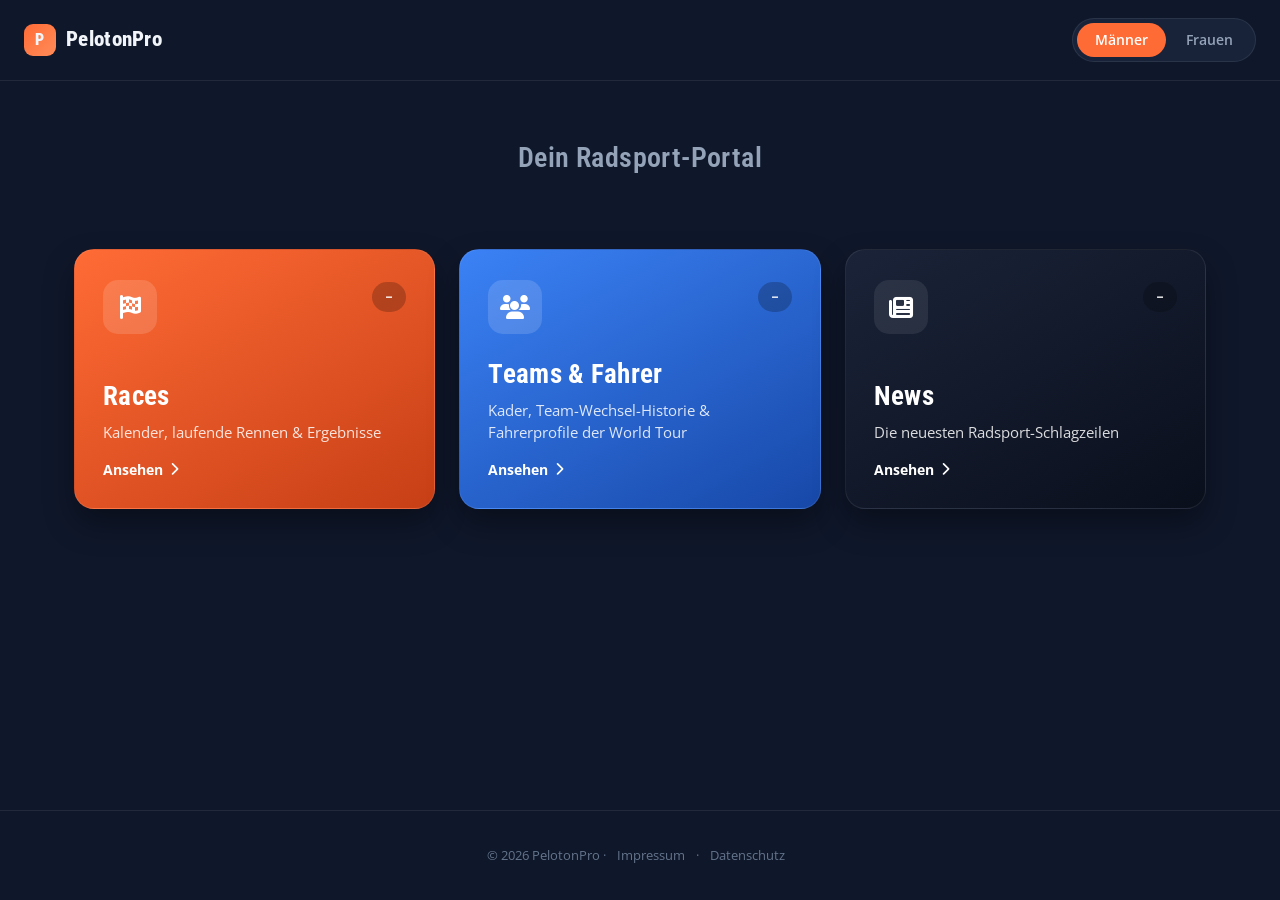
==== commit 7a14df55: "Teams & Fahrer: Fahrerdatenbank vollständig ins Frontend integrieren Bisher zeigte das Frontend nur " ====
--- a/index.html
+++ b/index.html
@@ -31,8 +31,8 @@
             <a href="teams.html" class="tile tile-teams">
                 <div class="icon-wrap"><i class="fas fa-users"></i></div>
                 <div class="bignum" id="tile-teams-count">–</div>
-                <h2>Teams</h2>
-                <p>Alle WorldTeams im Überblick</p>
+                <h2>Teams &amp; Fahrer</h2>
+                <p>Kader, Team-Wechsel-Historie &amp; Fahrerprofile der World Tour</p>
                 <span class="go">Ansehen <i class="fas fa-chevron-right"></i></span>
             </a>
             <a href="news.html" class="tile tile-news">
--- a/style/style.css
+++ b/style/style.css
@@ -290,6 +290,121 @@
 .team-card .country { display: flex; align-items: center; justify-content: center; gap: 6px; color: var(--text-muted); font-size: 12px; }
 
 /* ---------------------------------------------------------------------- *
+ * Teams & Fahrer - Tab-Umschalter (teams.html)
+ * ---------------------------------------------------------------------- */
+.tab-switch {
+    display: flex; gap: 8px; max-width: 1280px; margin: 22px auto 0; padding: 0 24px;
+}
+.tab-switch button {
+    display: flex; align-items: center; gap: 8px;
+    background: var(--card); border: 1px solid var(--border); color: var(--text-muted);
+    font-family: var(--font-body); font-weight: 700; font-size: 13.5px;
+    padding: 10px 20px; border-radius: 999px; cursor: pointer; transition: background 0.15s, color 0.15s;
+}
+.tab-switch button:hover { color: var(--text); }
+.tab-switch button.active { background: var(--secondary); color: #fff; border-color: transparent; }
+
+/* ---------------------------------------------------------------------- *
+ * Fahrer-Liste (Fahrer-Tab auf teams.html)
+ * ---------------------------------------------------------------------- */
+.riders-toolbar {
+    display: flex; align-items: center; gap: 14px; flex-wrap: wrap;
+    max-width: 1280px; margin: 22px auto 0; padding: 0 24px;
+}
+.search-box {
+    display: flex; align-items: center; gap: 10px;
+    background: var(--card); border: 1px solid var(--border); border-radius: 10px;
+    padding: 10px 16px; flex: 1; min-width: 220px;
+}
+.search-box i { color: var(--text-faint); }
+.search-box input {
+    background: transparent; border: none; outline: none; color: var(--text);
+    font-family: var(--font-body); font-size: 14px; width: 100%;
+}
+.search-box input::placeholder { color: var(--text-faint); }
+#rider-team-filter {
+    background: var(--card); border: 1px solid var(--border); border-radius: 10px;
+    padding: 10px 14px; color: var(--text); font-family: var(--font-body); font-size: 13.5px;
+    cursor: pointer;
+}
+.riders-count { color: var(--text-faint); font-size: 12.5px; white-space: nowrap; }
+
+.rider-table-wrap {
+    max-width: 1280px; margin: 16px auto 0; padding: 0 24px 60px; overflow-x: auto;
+}
+.rider-table { width: 100%; border-collapse: collapse; background: var(--card); border: 1px solid var(--border); border-radius: var(--radius); overflow: hidden; }
+.rider-table th, .rider-table td { padding: 12px 18px; text-align: left; font-size: 13.5px; }
+.rider-table th { color: var(--text-faint); font-weight: 600; font-size: 11px; text-transform: uppercase; letter-spacing: 0.4px; border-bottom: 1px solid var(--border); white-space: nowrap; }
+.rider-table th .sort-hint { text-transform: none; font-weight: 400; letter-spacing: 0; color: var(--text-faint); font-size: 10.5px; }
+.rider-table td { border-bottom: 1px solid var(--border); }
+.rider-table tr:last-child td { border-bottom: none; }
+.rider-table tbody tr { cursor: pointer; transition: background 0.15s; }
+.rider-table tbody tr:hover { background: var(--card-hover); }
+.rider-table .rname .last { font-weight: 700; }
+.rider-table .rname .first { color: var(--text-muted); font-size: 12.5px; }
+.rider-table .rcountry { color: var(--text-muted); white-space: nowrap; }
+.rider-table .no-strava { color: var(--text-faint); }
+
+.team-badge {
+    display: inline-block; background: rgba(59, 130, 246, 0.15); color: #93c5fd;
+    font-size: 12px; font-weight: 700; padding: 4px 11px; border-radius: 999px;
+    text-decoration: none; white-space: nowrap;
+}
+.team-badge.muted { background: rgba(148, 163, 184, 0.12); color: var(--text-faint); }
+.strava-link { color: #fc4c02; font-size: 17px; }
+.strava-link:hover { color: #ff6a2b; }
+
+/* ---------------------------------------------------------------------- *
+ * Team-Kader (Ausschnitt auf der Team-Detailseite)
+ * ---------------------------------------------------------------------- */
+.roster-grid { display: grid; grid-template-columns: repeat(auto-fill, minmax(180px, 1fr)); gap: 14px; }
+.roster-card {
+    background: var(--card); border: 1px solid var(--border); border-radius: 12px;
+    padding: 16px; text-align: center; text-decoration: none; color: inherit;
+    position: relative; transition: transform 0.15s, border-color 0.15s;
+}
+.roster-card:hover { transform: translateY(-2px); border-color: var(--border-strong); }
+.roster-card .rc-avatar {
+    width: 44px; height: 44px; border-radius: 50%; margin: 0 auto 10px;
+    background: var(--secondary); color: #fff; display: flex; align-items: center; justify-content: center;
+    font-family: var(--font-head); font-weight: 800; font-size: 14px;
+}
+.roster-card .rc-name .last { font-weight: 700; font-size: 13.5px; }
+.roster-card .rc-name .first { color: var(--text-muted); font-size: 11.5px; }
+.roster-card .rc-country { color: var(--text-faint); font-size: 11px; margin-top: 6px; }
+.roster-card .strava-link { position: absolute; top: 12px; right: 12px; font-size: 14px; }
+.roster-empty { color: var(--text-muted); font-size: 14px; }
+.state-panel.small { margin: 20px 0; padding: 26px; }
+
+/* ---------------------------------------------------------------------- *
+ * Fahrer-Detailseite
+ * ---------------------------------------------------------------------- */
+.rider-avatar { font-size: 28px; }
+.rider-banner h1 { display: flex; flex-wrap: wrap; gap: 6px; align-items: baseline; }
+.rider-first { font-weight: 400; color: rgba(255, 255, 255, 0.75); font-size: 0.7em; }
+.wiki-link.strava { color: #fc4c02; }
+
+.season-table-wrap { overflow-x: auto; }
+.season-table { width: 100%; border-collapse: collapse; background: var(--card); border: 1px solid var(--border); border-radius: var(--radius); overflow: hidden; }
+.season-table th, .season-table td { padding: 11px 20px; text-align: left; font-size: 13.5px; }
+.season-table th { color: var(--text-faint); font-weight: 600; font-size: 11px; text-transform: uppercase; letter-spacing: 0.4px; border-bottom: 1px solid var(--border); }
+.season-table td { border-bottom: 1px solid var(--border); }
+.season-table tr:last-child td { border-bottom: none; }
+.season-table .season-year { font-family: var(--font-head); font-weight: 800; color: var(--secondary-light); width: 70px; }
+.season-table a { color: var(--text); text-decoration: none; font-weight: 600; }
+.season-table a:hover { text-decoration: underline; }
+.season-table .tbd { color: var(--text-faint); font-style: italic; font-size: 12.5px; }
+
+.stints-list { list-style: none; margin: 0; padding: 0; display: flex; flex-direction: column; gap: 8px; }
+.stints-list li {
+    display: flex; align-items: center; gap: 14px;
+    background: var(--card); border: 1px solid var(--border); border-radius: 10px; padding: 10px 18px; font-size: 13.5px;
+}
+.stints-list .stint-years { font-family: var(--font-head); font-weight: 700; color: var(--text-muted); width: 90px; flex-shrink: 0; }
+.stints-list .stint-team a { color: var(--text); text-decoration: none; font-weight: 600; }
+.stints-list .stint-team a:hover { text-decoration: underline; }
+
+/* ---------------------------------------------------------------------- *
  * Team-Detailseite
  * ---------------------------------------------------------------------- */
 .team-banner {
@@ -409,4 +524,10 @@
     .gender-toggle { justify-content: center; }
     .team-banner { flex-direction: column; text-align: center; }
     .team-banner .meta { justify-content: center; }
-}
+    .rider-banner h1 { justify-content: center; }
+    .tab-switch { justify-content: center; }
+    .riders-toolbar { flex-direction: column; align-items: stretch; }
+    .rider-table th .sort-hint { display: none; }
+    .rider-table th, .rider-table td { padding: 10px 12px; }
+    .stints-list li { flex-wrap: wrap; }
+}
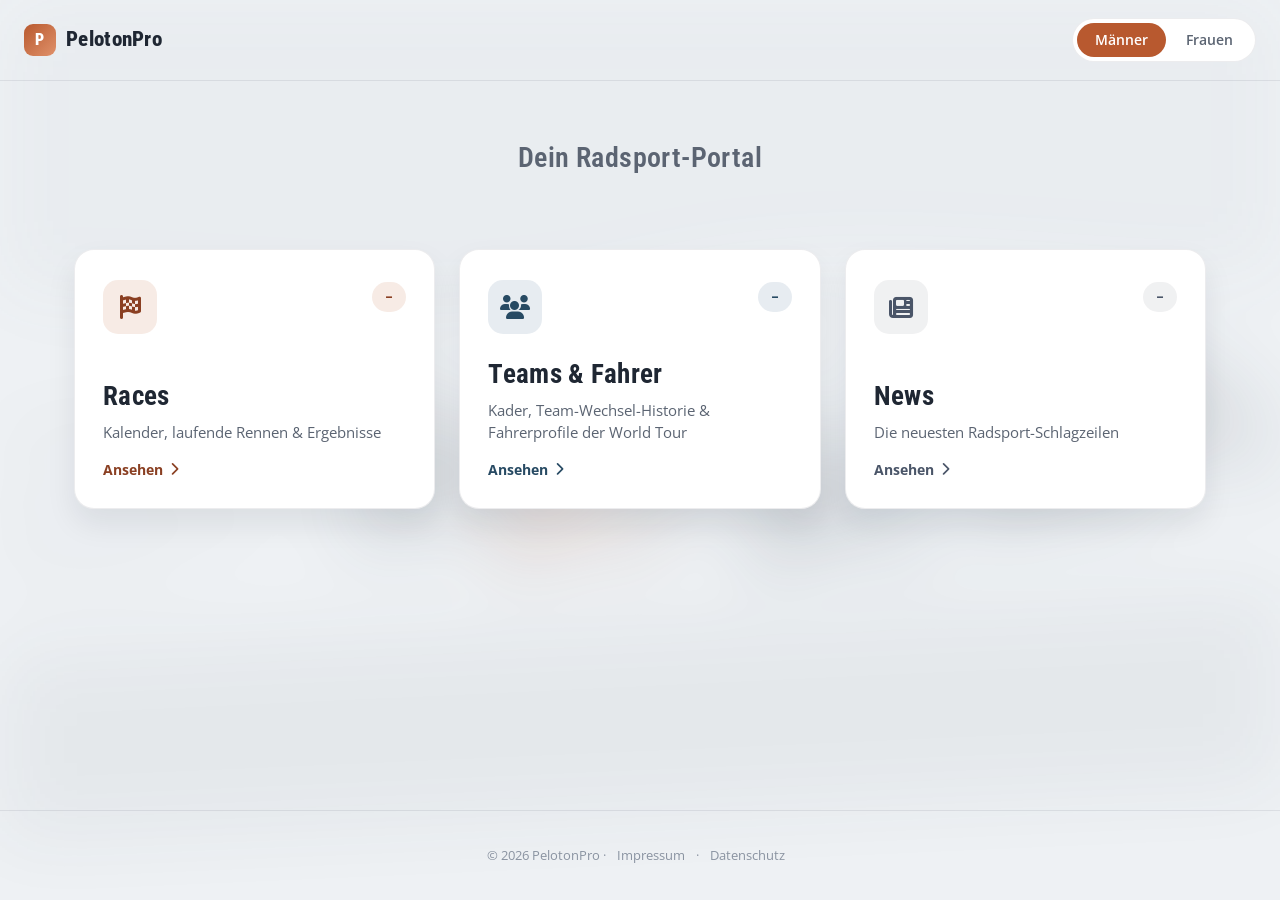
==== commit 4a55c6e4: "Farbdesign überarbeitet: helles, dezentes Theme statt kräftiger Farben Kartenbasierte Elemente (Kach" ====
--- a/index.html
+++ b/index.html
@@ -13,6 +13,7 @@
     <link rel="stylesheet" href="style/style.css">
 </head>
 <body>
+    <div class="home-bg" aria-hidden="true"></div>
     <div id="site-nav" class="topnav"></div>
 
     <main>
--- a/style/style.css
+++ b/style/style.css
@@ -2,27 +2,33 @@
    PelotonPro - Redesign 2026
    Startseite (3 Kacheln) + eigenständige Races/Teams/News-Seiten mit
    Männer/Frauen-Umschalter. Ersetzt das frühere Single-Page-Magazin-Layout.
+
+   Farbschema: helles, dezentes Theme (siehe .tile/.home-bg weiter unten) -
+   Karten heben sich nur sanft vom Seitenhintergrund ab, kräftige Akzentfarben
+   sind Hover-/aktiv-Zuständen vorbehalten statt permanent knallig zu sein.
    ========================================================================== */
 
 :root {
-    --primary: #0f172a;
-    --card: #18233a;
-    --card-hover: #1d2c48;
-    --border: rgba(255, 255, 255, 0.08);
-    --border-strong: rgba(255, 255, 255, 0.16);
-    --secondary: #ff6b35;
-    --secondary-light: #ff8c5a;
-    --secondary-dark: #e55a2b;
-    --accent: #3b82f6;
-    --live: #ef4444;
-    --text: #f1f5f9;
-    --text-muted: #94a3b8;
-    --text-faint: #64748b;
+    --primary: #eef1f4;
+    --card: #ffffff;
+    --card-hover: #f6f8fa;
+    --border: rgba(15, 23, 42, 0.08);
+    --border-strong: rgba(15, 23, 42, 0.16);
+    --secondary: #b8592f;
+    --secondary-light: #e0916a;
+    --secondary-dark: #8a3f22;
+    --accent: #3d6789;
+    --accent-light: #7fa3bf;
+    --accent-dark: #274a63;
+    --live: #b8433c;
+    --text: #1f2733;
+    --text-muted: #5b6472;
+    --text-faint: #8a93a1;
 
     --font-head: 'Roboto Condensed', Arial, Helvetica, sans-serif;
     --font-body: 'Open Sans', 'Segoe UI', Arial, Helvetica, sans-serif;
 
-    --shadow-lg: 0 15px 30px rgba(0, 0, 0, 0.35);
+    --shadow-lg: 0 15px 30px rgba(15, 23, 42, 0.08);
     --radius: 14px;
 }
 
@@ -38,10 +44,26 @@
     display: flex;
     flex-direction: column;
 }
-main { flex: 1; }
+main { flex: 1; position: relative; }
 a { color: inherit; }
 .container { max-width: 1280px; margin: 0 auto; padding: 0 24px; }
 img { max-width: 100%; }
+
+/* Sehr dezentes Hintergrundbild eines Fahrradrennens auf der Startseite -
+   stark geblurrt/aufgehellt, damit es nicht vom Inhalt ablenkt (siehe
+   style/img/peloton-bg.svg). */
+.home-bg {
+    position: fixed;
+    inset: 0;
+    z-index: -1;
+    background-image: url('img/peloton-bg.svg');
+    background-size: cover;
+    background-position: center 40%;
+    background-repeat: no-repeat;
+    filter: blur(38px) saturate(0.9);
+    opacity: 0.3;
+    pointer-events: none;
+}
 
 /* ---------------------------------------------------------------------- *
  * Top-Navigation (js/nav.js rendert dies in jede Seite über #site-nav)
@@ -77,6 +99,7 @@
     justify-content: center;
     font-size: 16px;
     font-weight: 900;
+    color: #fff;
     flex-shrink: 0;
 }
 .crumbs { display: flex; align-items: center; gap: 8px; color: var(--text-muted); font-size: 14px; }
@@ -131,6 +154,12 @@
     max-width: 1180px;
     margin: 0 auto;
 }
+
+/* Kacheln: im Ruhezustand nur eine dezente weiße Karte (hebt sich sanft vom
+   Seitenhintergrund ab) mit einem leicht eingefärbten Icon-Kreis je Kategorie.
+   Erst beim Hover blendet ein Farbverlauf (::before, per Opacity animiert -
+   Farbverläufe selbst lassen sich nicht sauber transitionieren) über die
+   ganze Kachel ein und Text/Icon wechseln auf Weiß. */
 .tile {
     position: relative;
     border-radius: 20px;
@@ -140,40 +169,64 @@
     flex-direction: column;
     justify-content: flex-end;
     overflow: hidden;
+    background: var(--card);
     border: 1px solid var(--border);
     box-shadow: var(--shadow-lg);
     text-decoration: none;
     color: inherit;
-    transition: transform 0.18s ease, box-shadow 0.18s ease;
-}
-.tile:hover { transform: translateY(-4px); box-shadow: 0 22px 40px rgba(0, 0, 0, 0.45); }
+    transition: transform 0.18s ease, box-shadow 0.18s ease, border-color 0.18s ease;
+}
+.tile::before {
+    content: '';
+    position: absolute;
+    inset: 0;
+    opacity: 0;
+    transition: opacity 0.25s ease;
+}
+.tile:hover {
+    transform: translateY(-4px);
+    box-shadow: 0 22px 38px rgba(15, 23, 42, 0.14);
+    border-color: transparent;
+}
+.tile:hover::before { opacity: 1; }
+.tile > * { position: relative; z-index: 1; }
 .tile .icon-wrap {
     position: absolute;
     top: 30px; left: 28px;
     width: 54px; height: 54px;
     border-radius: 15px;
     display: flex; align-items: center; justify-content: center;
-    background: rgba(255, 255, 255, 0.14);
-}
-.tile .icon-wrap i { font-size: 24px; color: #fff; }
+    background: var(--tile-tint);
+    transition: background 0.25s ease;
+}
+.tile .icon-wrap i { font-size: 24px; color: var(--tile-accent); transition: color 0.25s ease; }
+.tile:hover .icon-wrap { background: rgba(255, 255, 255, 0.2); }
+.tile:hover .icon-wrap i { color: #fff; }
 .tile .bignum {
     position: absolute;
     top: 32px; right: 28px;
     font-family: var(--font-head);
     font-size: 13.5px;
     font-weight: 700;
-    color: rgba(255, 255, 255, 0.85);
-    background: rgba(0, 0, 0, 0.22);
+    color: var(--tile-accent);
+    background: var(--tile-tint);
     padding: 5px 13px;
     border-radius: 999px;
-}
-.tile h2 { font-family: var(--font-head); font-size: 27px; margin: 0 0 6px; color: #fff; letter-spacing: 0.3px; }
-.tile p { margin: 0 0 16px; color: rgba(255, 255, 255, 0.85); font-size: 14.5px; }
-.tile .go { display: inline-flex; align-items: center; gap: 7px; color: #fff; font-weight: 700; font-size: 13.5px; }
-.tile-races { background: linear-gradient(150deg, #ff6b35 0%, #c73f16 100%); }
-.tile-teams { background: linear-gradient(150deg, #3b82f6 0%, #1748a8 100%); }
-.tile-news { background: linear-gradient(150deg, #1a2338 0%, #0a0f1c 100%); }
-.tile-news .icon-wrap { background: rgba(255, 255, 255, 0.08); }
+    transition: background 0.25s ease, color 0.25s ease;
+}
+.tile:hover .bignum { background: rgba(0, 0, 0, 0.22); color: rgba(255, 255, 255, 0.9); }
+.tile h2 { font-family: var(--font-head); font-size: 27px; margin: 0 0 6px; color: var(--text); letter-spacing: 0.3px; transition: color 0.25s ease; }
+.tile p { margin: 0 0 16px; color: var(--text-muted); font-size: 14.5px; transition: color 0.25s ease; }
+.tile .go { display: inline-flex; align-items: center; gap: 7px; color: var(--tile-accent); font-weight: 700; font-size: 13.5px; transition: color 0.25s ease; }
+.tile:hover h2, .tile:hover p, .tile:hover .go { color: #fff; }
+.tile:hover p { color: rgba(255, 255, 255, 0.88); }
+
+.tile-races { --tile-accent: var(--secondary-dark); --tile-tint: rgba(184, 89, 47, 0.12); }
+.tile-races::before { background: linear-gradient(150deg, var(--secondary) 0%, var(--secondary-dark) 100%); }
+.tile-teams { --tile-accent: var(--accent-dark); --tile-tint: rgba(61, 103, 137, 0.12); }
+.tile-teams::before { background: linear-gradient(150deg, var(--accent) 0%, var(--accent-dark) 100%); }
+.tile-news { --tile-accent: #4a5568; --tile-tint: rgba(15, 23, 42, 0.06); }
+.tile-news::before { background: linear-gradient(150deg, #3a4455 0%, #1f2530 100%); }
 
 /* ---------------------------------------------------------------------- *
  * Seiten-Kopf (Races/Teams/News)
@@ -196,8 +249,8 @@
 .race-list { max-width: 1280px; margin: 0 auto; padding: 0 24px 60px; display: flex; flex-direction: column; gap: 10px; }
 
 .live-card {
-    background: linear-gradient(120deg, #2b1018, #1a2338 60%);
-    border: 1px solid rgba(255, 107, 53, 0.4);
+    background: linear-gradient(120deg, rgba(184, 67, 60, 0.08), var(--card) 60%);
+    border: 1px solid rgba(184, 67, 60, 0.3);
     border-radius: var(--radius);
     padding: 18px 24px;
     display: flex;
@@ -205,7 +258,7 @@
     gap: 18px;
     flex-wrap: wrap;
 }
-.live-dot { width: 10px; height: 10px; border-radius: 50%; background: var(--live); box-shadow: 0 0 0 4px rgba(239, 68, 68, 0.25); flex-shrink: 0; animation: pulse 1.6s infinite; }
+.live-dot { width: 10px; height: 10px; border-radius: 50%; background: var(--live); box-shadow: 0 0 0 4px rgba(184, 67, 60, 0.22); flex-shrink: 0; animation: pulse 1.6s infinite; }
 @keyframes pulse { 0%, 100% { opacity: 1; } 50% { opacity: 0.45; } }
 .live-badge { background: var(--live); color: #fff; font-size: 10.5px; font-weight: 800; padding: 3px 10px; border-radius: 999px; letter-spacing: 0.5px; }
 .live-card .rname { font-family: var(--font-head); font-size: 18px; font-weight: 700; margin-top: 6px; }
@@ -224,7 +277,7 @@
     transition: background 0.15s;
 }
 .race-row:hover { background: var(--card-hover); }
-.race-row.is-live { border-color: rgba(239, 68, 68, 0.5); }
+.race-row.is-live { border-color: rgba(184, 67, 60, 0.45); }
 .race-row .date { width: 58px; text-align: center; flex-shrink: 0; font-family: var(--font-head); }
 .race-row .date .d { font-size: 21px; font-weight: 800; line-height: 1; }
 .race-row .date .m { font-size: 10.5px; color: var(--text-faint); text-transform: uppercase; letter-spacing: 0.5px; }
@@ -235,10 +288,10 @@
 .race-row .country { color: var(--text-faint); font-size: 12.5px; }
 
 .badge { font-size: 9.5px; font-weight: 800; padding: 2px 8px; border-radius: 5px; letter-spacing: 0.4px; text-transform: uppercase; white-space: nowrap; }
-.badge-gt { background: rgba(255, 107, 53, 0.18); color: var(--secondary-light); }
-.badge-monument { background: rgba(59, 130, 246, 0.18); color: #93c5fd; }
-.badge-stage_race, .badge-one_day { background: rgba(148, 163, 184, 0.15); color: var(--text-muted); }
-.badge-live { background: rgba(239, 68, 68, 0.2); color: #fca5a5; }
+.badge-gt { background: rgba(184, 89, 47, 0.14); color: var(--secondary); }
+.badge-monument { background: rgba(61, 103, 137, 0.14); color: var(--accent); }
+.badge-stage_race, .badge-one_day { background: rgba(91, 100, 114, 0.1); color: var(--text-muted); }
+.badge-live { background: rgba(184, 67, 60, 0.15); color: var(--live); }
 
 .result-preview { display: flex; align-items: center; gap: 10px; flex-shrink: 0; width: 260px; }
 .result-preview .flag-dot { width: 24px; height: 24px; border-radius: 50%; background: var(--accent); display: flex; align-items: center; justify-content: center; font-size: 9.5px; font-weight: 800; color: #fff; flex-shrink: 0; }
@@ -256,8 +309,34 @@
 .race-results-panel th { color: var(--text-faint); font-weight: 600; font-size: 11px; text-transform: uppercase; letter-spacing: 0.4px; border-bottom: 1px solid var(--border); }
 .race-results-panel td { border-bottom: 1px solid var(--border); }
 .race-results-panel tr:last-child td { border-bottom: none; }
-.race-results-panel .pos { width: 36px; font-weight: 800; color: var(--secondary-light); }
+.race-results-panel .pos { width: 36px; font-weight: 800; color: var(--secondary); }
 .race-results-panel .team-name { color: var(--text-muted); }
+
+.race-panel-links {
+    background: var(--card); border: 1px solid var(--border); border-top: none;
+    padding: 10px 20px; display: flex; align-items: center; gap: 10px; font-size: 12.5px;
+}
+.race-panel-links a { color: var(--secondary); text-decoration: none; font-weight: 700; display: inline-flex; align-items: center; gap: 6px; }
+.race-panel-links a:hover { text-decoration: underline; }
+.race-panel-links .sep { color: var(--text-faint); }
+.race-panel-empty {
+    background: var(--card); border: 1px solid var(--border); border-top: none; border-radius: 0 0 var(--radius) var(--radius);
+    padding: 16px 20px; color: var(--text-muted); font-size: 13.5px; margin: 0;
+}
+.results-caption {
+    background: var(--card); border: 1px solid var(--border); border-top: none; border-bottom: none;
+    padding: 10px 20px; font-family: var(--font-head); font-size: 12px; text-transform: uppercase; letter-spacing: 0.5px; color: var(--text-faint);
+}
+.stage-breakdown {
+    background: var(--card); border: 1px solid var(--border); border-top: none; border-radius: 0 0 var(--radius) var(--radius); overflow: hidden;
+}
+.stage-row { display: flex; align-items: center; gap: 16px; padding: 9px 20px; border-bottom: 1px solid var(--border); font-size: 13px; }
+.stage-row:last-child { border-bottom: none; }
+.stage-row .stage-num { width: 26px; flex-shrink: 0; font-weight: 800; color: var(--secondary); font-family: var(--font-head); }
+.stage-row .stage-meta { flex: 1; color: var(--text-muted); min-width: 0; }
+.stage-row .stage-winner { flex-shrink: 0; font-weight: 600; white-space: nowrap; }
+.stage-row .stage-winner.muted { color: var(--text-faint); font-weight: 400; font-style: italic; }
+.stage-row .stage-winner i { color: var(--secondary); margin-right: 4px; }
 
 /* ---------------------------------------------------------------------- *
  * Teams
@@ -282,7 +361,7 @@
     display: flex; align-items: center; justify-content: center;
     font-family: var(--font-head); font-weight: 800; font-size: 17px; color: #fff;
     background: var(--secondary);
-    border: 3px solid rgba(255, 255, 255, 0.12);
+    border: 3px solid var(--border);
     overflow: hidden;
 }
 .logo-circle img { width: 100%; height: 100%; object-fit: cover; }
@@ -346,11 +425,11 @@
 .rider-table .no-strava { color: var(--text-faint); }
 
 .team-badge {
-    display: inline-block; background: rgba(59, 130, 246, 0.15); color: #93c5fd;
+    display: inline-block; background: rgba(61, 103, 137, 0.12); color: var(--accent);
     font-size: 12px; font-weight: 700; padding: 4px 11px; border-radius: 999px;
     text-decoration: none; white-space: nowrap;
 }
-.team-badge.muted { background: rgba(148, 163, 184, 0.12); color: var(--text-faint); }
+.team-badge.muted { background: rgba(91, 100, 114, 0.1); color: var(--text-faint); }
 .strava-link { color: #fc4c02; font-size: 17px; }
 .strava-link:hover { color: #ff6a2b; }
 
@@ -381,7 +460,7 @@
  * ---------------------------------------------------------------------- */
 .rider-avatar { font-size: 28px; }
 .rider-banner h1 { display: flex; flex-wrap: wrap; gap: 6px; align-items: baseline; }
-.rider-first { font-weight: 400; color: rgba(255, 255, 255, 0.75); font-size: 0.7em; }
+.rider-first { font-weight: 400; color: var(--text-muted); font-size: 0.7em; }
 .wiki-link.strava { color: #fc4c02; }
 
 .season-table-wrap { overflow-x: auto; }
@@ -390,7 +469,7 @@
 .season-table th { color: var(--text-faint); font-weight: 600; font-size: 11px; text-transform: uppercase; letter-spacing: 0.4px; border-bottom: 1px solid var(--border); }
 .season-table td { border-bottom: 1px solid var(--border); }
 .season-table tr:last-child td { border-bottom: none; }
-.season-table .season-year { font-family: var(--font-head); font-weight: 800; color: var(--secondary-light); width: 70px; }
+.season-table .season-year { font-family: var(--font-head); font-weight: 800; color: var(--secondary); width: 70px; }
 .season-table a { color: var(--text); text-decoration: none; font-weight: 600; }
 .season-table a:hover { text-decoration: underline; }
 .season-table .tbd { color: var(--text-faint); font-style: italic; font-size: 12.5px; }
@@ -408,7 +487,7 @@
  * Team-Detailseite
  * ---------------------------------------------------------------------- */
 .team-banner {
-    background: linear-gradient(120deg, rgba(255, 107, 53, 0.22), var(--primary) 65%);
+    background: linear-gradient(120deg, rgba(184, 89, 47, 0.12), var(--primary) 65%);
     padding: 42px 24px 34px;
     display: flex;
     align-items: center;
@@ -419,7 +498,8 @@
 .team-banner .logo-circle-lg {
     width: 88px; height: 88px; border-radius: 50%;
     background: var(--secondary);
-    border: 4px solid rgba(255, 255, 255, 0.16);
+    border: 4px solid var(--card);
+    box-shadow: 0 0 0 1px var(--border);
     display: flex; align-items: center; justify-content: center;
     font-family: var(--font-head); font-weight: 800; font-size: 24px; color: #fff;
     flex-shrink: 0;
@@ -427,13 +507,13 @@
 }
 .team-banner .logo-circle-lg img { width: 100%; height: 100%; object-fit: cover; }
 .team-banner h1 { font-family: var(--font-head); font-size: 29px; margin: 0 0 8px; }
-.team-banner .meta { display: flex; align-items: center; gap: 10px; color: rgba(255, 255, 255, 0.85); font-size: 13.5px; flex-wrap: wrap; }
-.team-banner .meta .sep { opacity: 0.4; }
-.team-banner .wiki-link { display: inline-flex; align-items: center; gap: 6px; font-size: 13px; font-weight: 700; color: var(--secondary-light); text-decoration: none; }
+.team-banner .meta { display: flex; align-items: center; gap: 10px; color: var(--text-muted); font-size: 13.5px; flex-wrap: wrap; }
+.team-banner .meta .sep { opacity: 0.5; }
+.team-banner .wiki-link { display: inline-flex; align-items: center; gap: 6px; font-size: 13px; font-weight: 700; color: var(--secondary); text-decoration: none; }
 
 .stats-row { display: grid; grid-template-columns: repeat(3, 1fr); gap: 16px; max-width: 1280px; margin: 0 auto; padding: 26px 24px 0; }
 .stat-card { background: var(--card); border: 1px solid var(--border); border-radius: 14px; padding: 18px 20px; }
-.stat-card .val { font-family: var(--font-head); font-size: 26px; font-weight: 800; color: var(--secondary-light); }
+.stat-card .val { font-family: var(--font-head); font-size: 26px; font-weight: 800; color: var(--secondary); }
 .stat-card .lbl { font-size: 12px; color: var(--text-muted); margin-top: 4px; text-transform: uppercase; letter-spacing: 0.4px; }
 
 .team-wins-wrap { max-width: 1280px; margin: 0 auto; padding: 34px 24px 60px; }
@@ -443,7 +523,7 @@
     padding: 13px 18px; display: flex; align-items: center; gap: 16px; margin-bottom: 10px;
     text-decoration: none; color: inherit;
 }
-.win-row .trophy { color: var(--secondary-light); font-size: 17px; flex-shrink: 0; }
+.win-row .trophy { color: var(--secondary); font-size: 17px; flex-shrink: 0; }
 .win-row .wr-name { font-weight: 700; font-size: 14px; }
 .win-row .wr-meta { font-size: 12px; color: var(--text-faint); }
 
@@ -458,10 +538,10 @@
     overflow: hidden; display: grid; grid-template-columns: 1.1fr 1fr;
     text-decoration: none; color: inherit;
 }
-.featured-news .img { background: linear-gradient(135deg, var(--secondary), #7a2d0d); min-height: 220px; display: flex; align-items: flex-end; padding: 18px; }
-.featured-news .tag { background: rgba(0, 0, 0, 0.35); color: #fff; font-size: 10.5px; font-weight: 800; padding: 5px 12px; border-radius: 999px; letter-spacing: 0.4px; text-transform: uppercase; }
+.featured-news .img { background: linear-gradient(135deg, var(--secondary), var(--secondary-dark)); min-height: 220px; display: flex; align-items: flex-end; padding: 18px; }
+.featured-news .tag { background: rgba(0, 0, 0, 0.3); color: #fff; font-size: 10.5px; font-weight: 800; padding: 5px 12px; border-radius: 999px; letter-spacing: 0.4px; text-transform: uppercase; }
 .featured-news .body { padding: 26px 30px; display: flex; flex-direction: column; justify-content: center; }
-.featured-news .source { color: var(--secondary-light); font-size: 12px; font-weight: 700; text-transform: uppercase; letter-spacing: 0.5px; margin-bottom: 8px; }
+.featured-news .source { color: var(--secondary); font-size: 12px; font-weight: 700; text-transform: uppercase; letter-spacing: 0.5px; margin-bottom: 8px; }
 .featured-news h2 { font-family: var(--font-head); font-size: 21px; line-height: 1.3; margin: 0 0 10px; }
 .featured-news .excerpt { color: var(--text-muted); font-size: 13.5px; line-height: 1.6; margin: 0 0 12px; }
 .featured-news .time { color: var(--text-faint); font-size: 12px; }
@@ -476,8 +556,8 @@
     overflow: hidden; display: flex; flex-direction: column;
     text-decoration: none; color: inherit;
 }
-.news-card .thumb { height: 110px; background: linear-gradient(135deg, #1e293b, #0a0f1c); position: relative; }
-.news-card .thumb .source-pill { position: absolute; bottom: 10px; left: 10px; background: rgba(0, 0, 0, 0.5); color: #fff; font-size: 10px; font-weight: 700; padding: 4px 9px; border-radius: 999px; text-transform: uppercase; letter-spacing: 0.4px; }
+.news-card .thumb { height: 110px; background: linear-gradient(135deg, #4a5568, #2a323d); position: relative; }
+.news-card .thumb .source-pill { position: absolute; bottom: 10px; left: 10px; background: rgba(0, 0, 0, 0.45); color: #fff; font-size: 10px; font-weight: 700; padding: 4px 9px; border-radius: 999px; text-transform: uppercase; letter-spacing: 0.4px; }
 .news-card .cbody { padding: 14px 16px 16px; flex: 1; display: flex; flex-direction: column; }
 .news-card h3 { font-family: var(--font-head); font-size: 14.5px; line-height: 1.35; margin: 0 0 8px; flex: 1; font-weight: 700; }
 .news-card .time { color: var(--text-faint); font-size: 11.5px; }
@@ -493,7 +573,7 @@
 .state-panel i { font-size: 30px; color: var(--text-faint); margin-bottom: 14px; display: block; }
 .state-panel h3 { font-family: var(--font-head); font-size: 19px; margin: 0 0 8px; }
 .state-panel p { color: var(--text-muted); font-size: 14px; margin: 0; }
-.state-panel.coming-soon i { color: var(--secondary-light); }
+.state-panel.coming-soon i { color: var(--secondary); }
 
 /* ---------------------------------------------------------------------- *
  * Footer
@@ -530,4 +610,8 @@
     .rider-table th .sort-hint { display: none; }
     .rider-table th, .rider-table td { padding: 10px 12px; }
     .stints-list li { flex-wrap: wrap; }
-}
+    #season-tabs { justify-content: flex-start; overflow-x: auto; flex-wrap: nowrap; }
+    #season-tabs button { flex-shrink: 0; }
+    .stage-row { flex-wrap: wrap; }
+    .stage-row .stage-num { width: auto; }
+}
